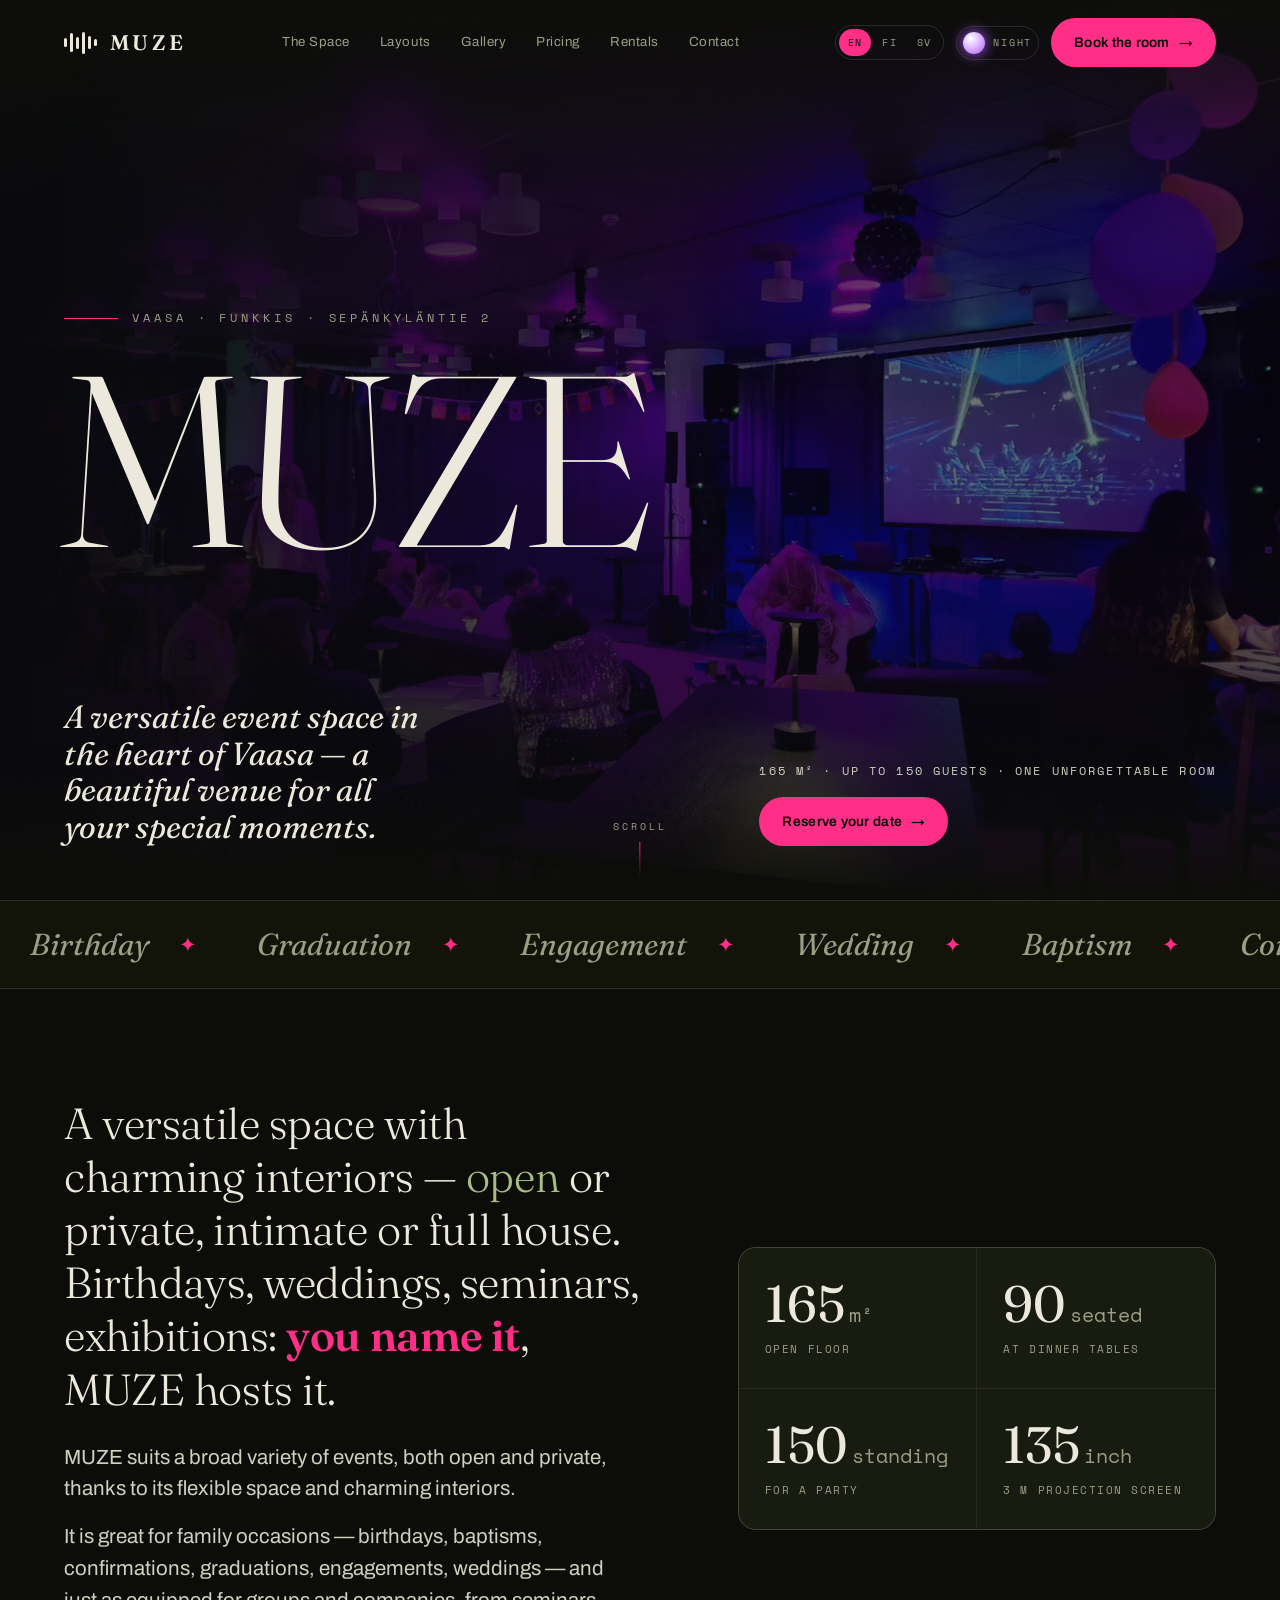
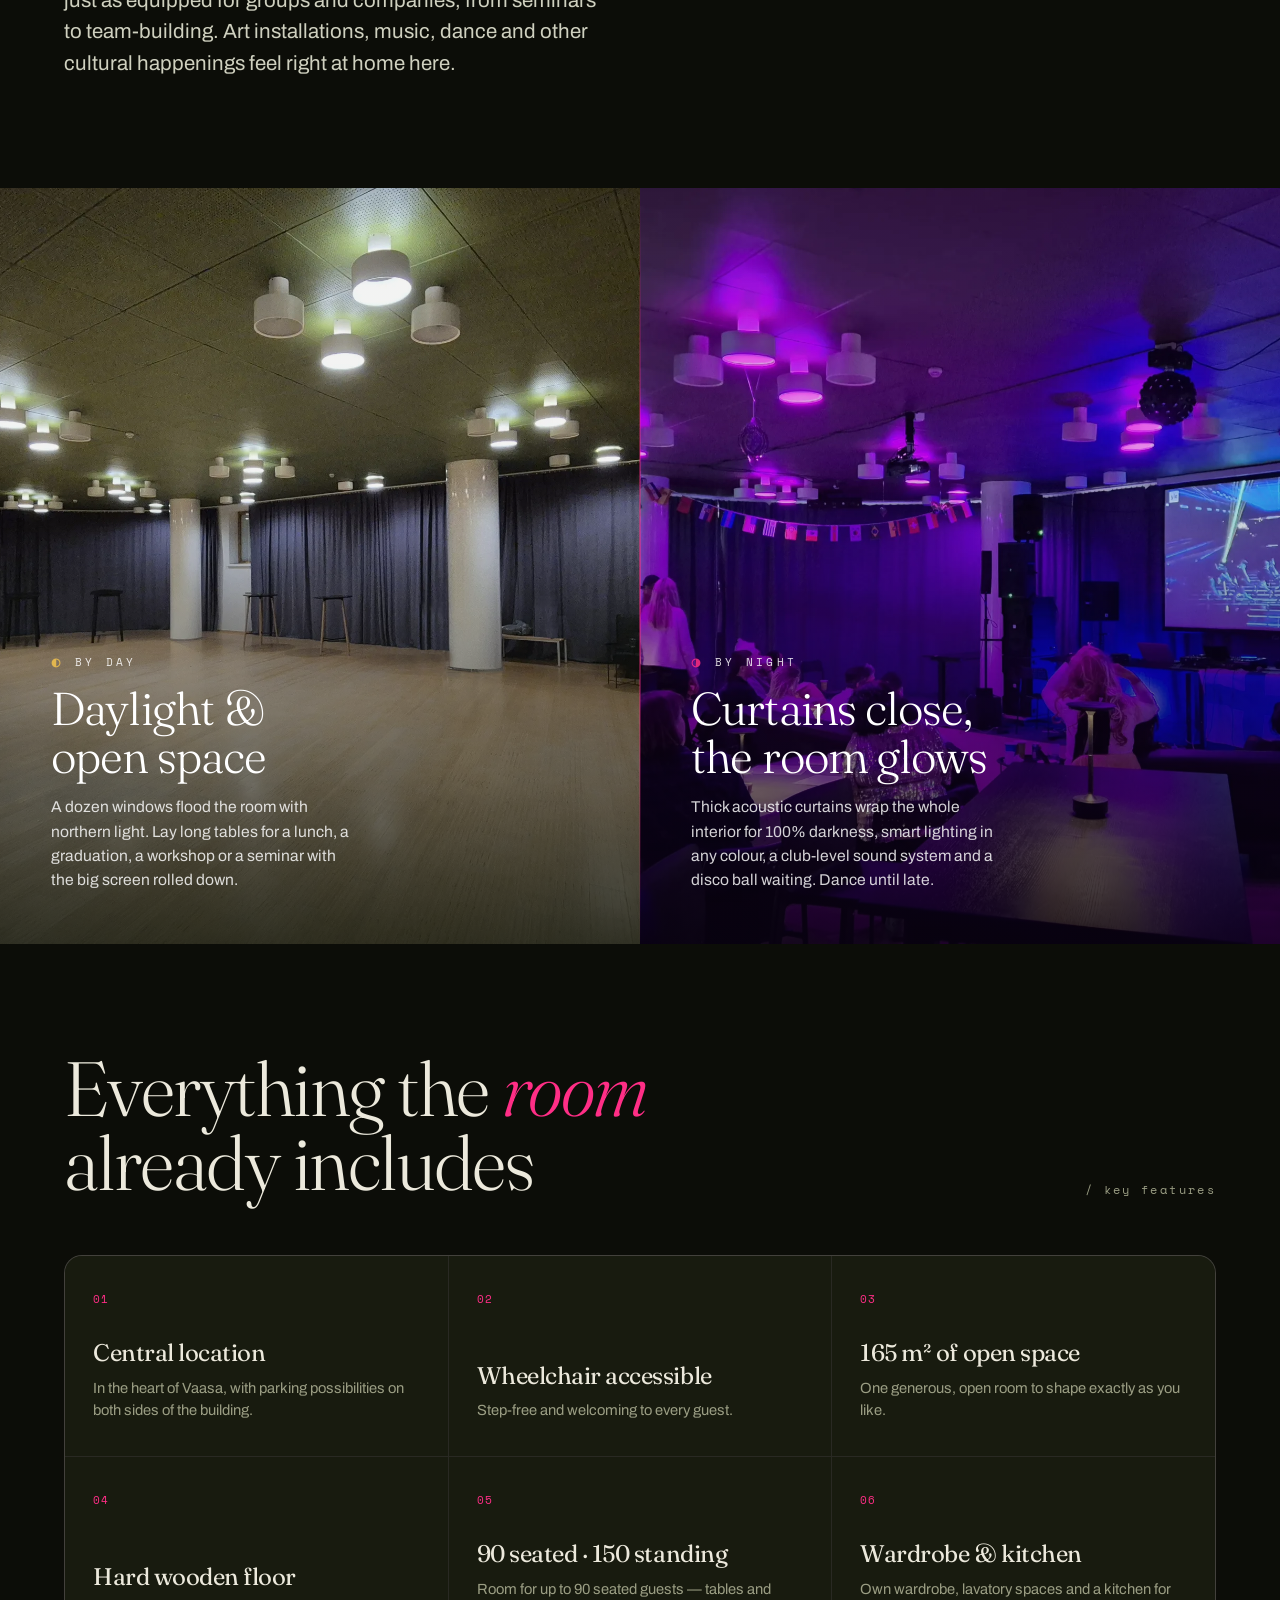
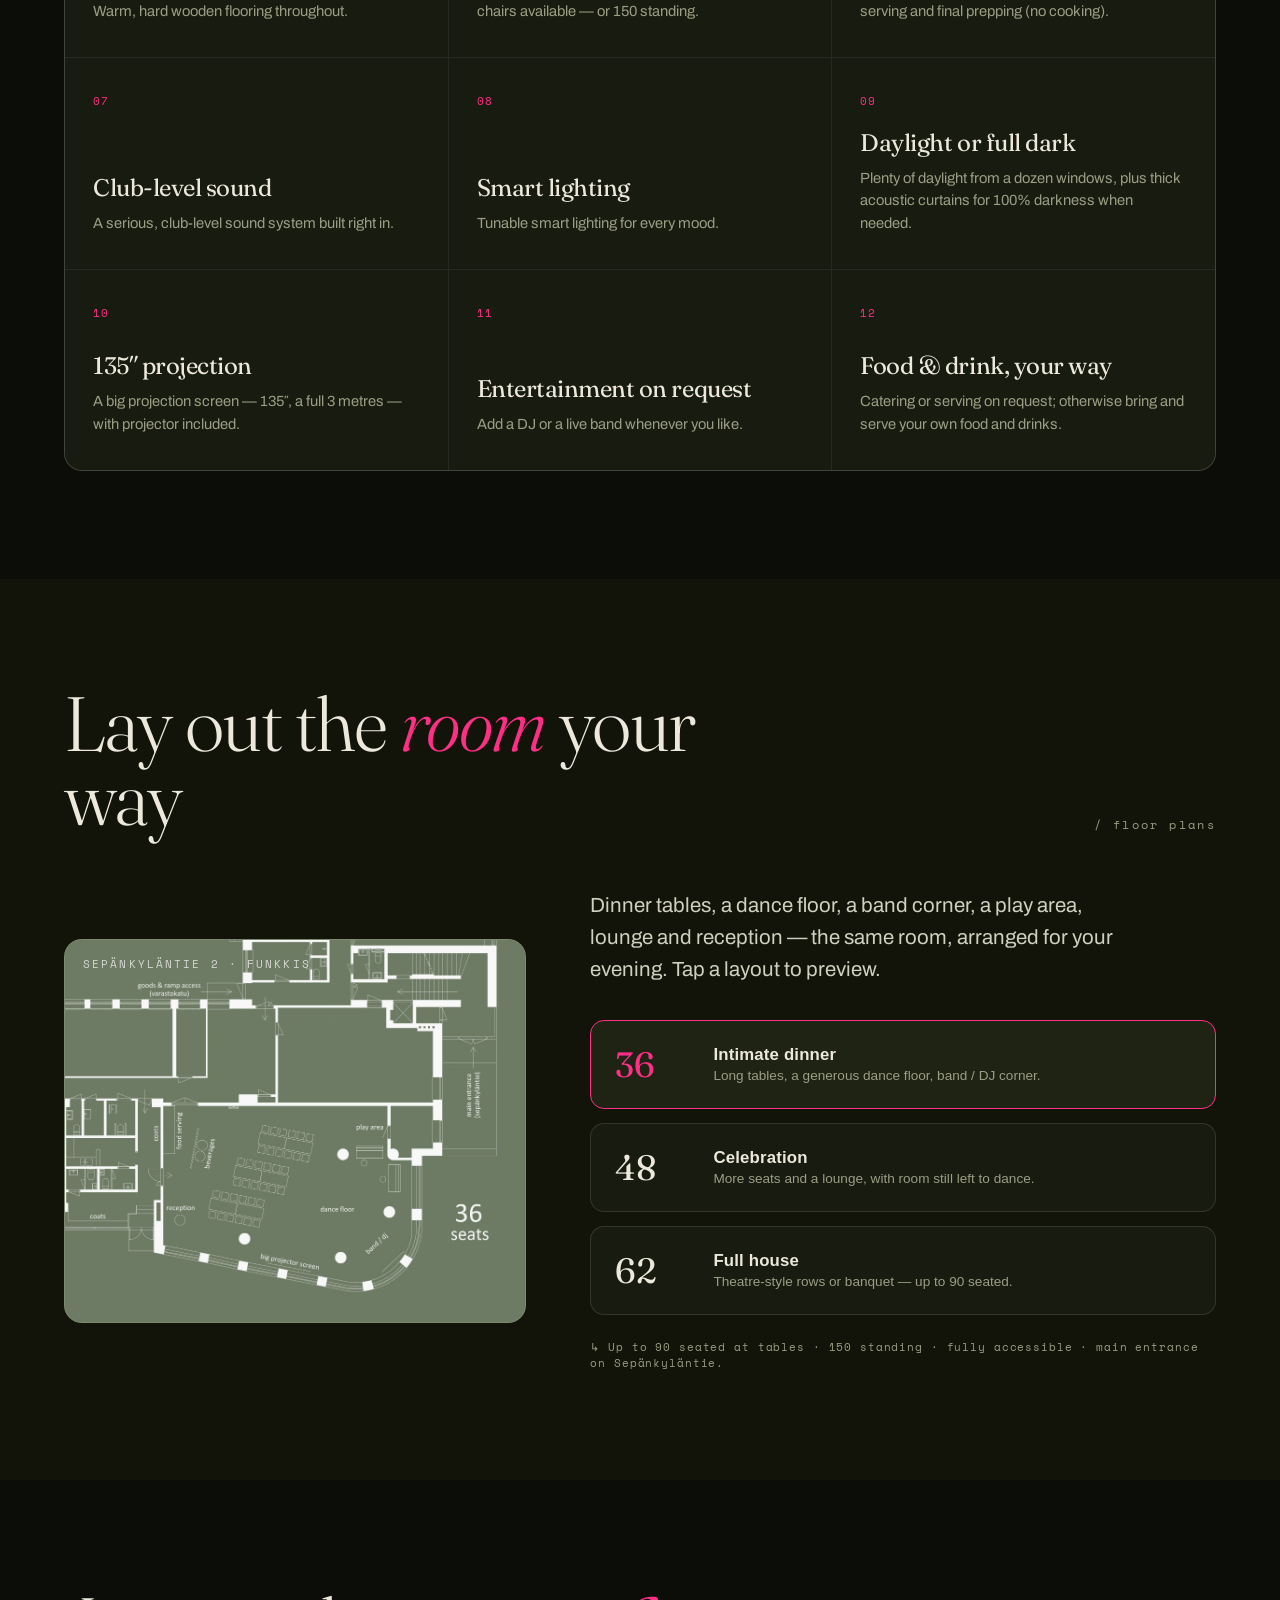
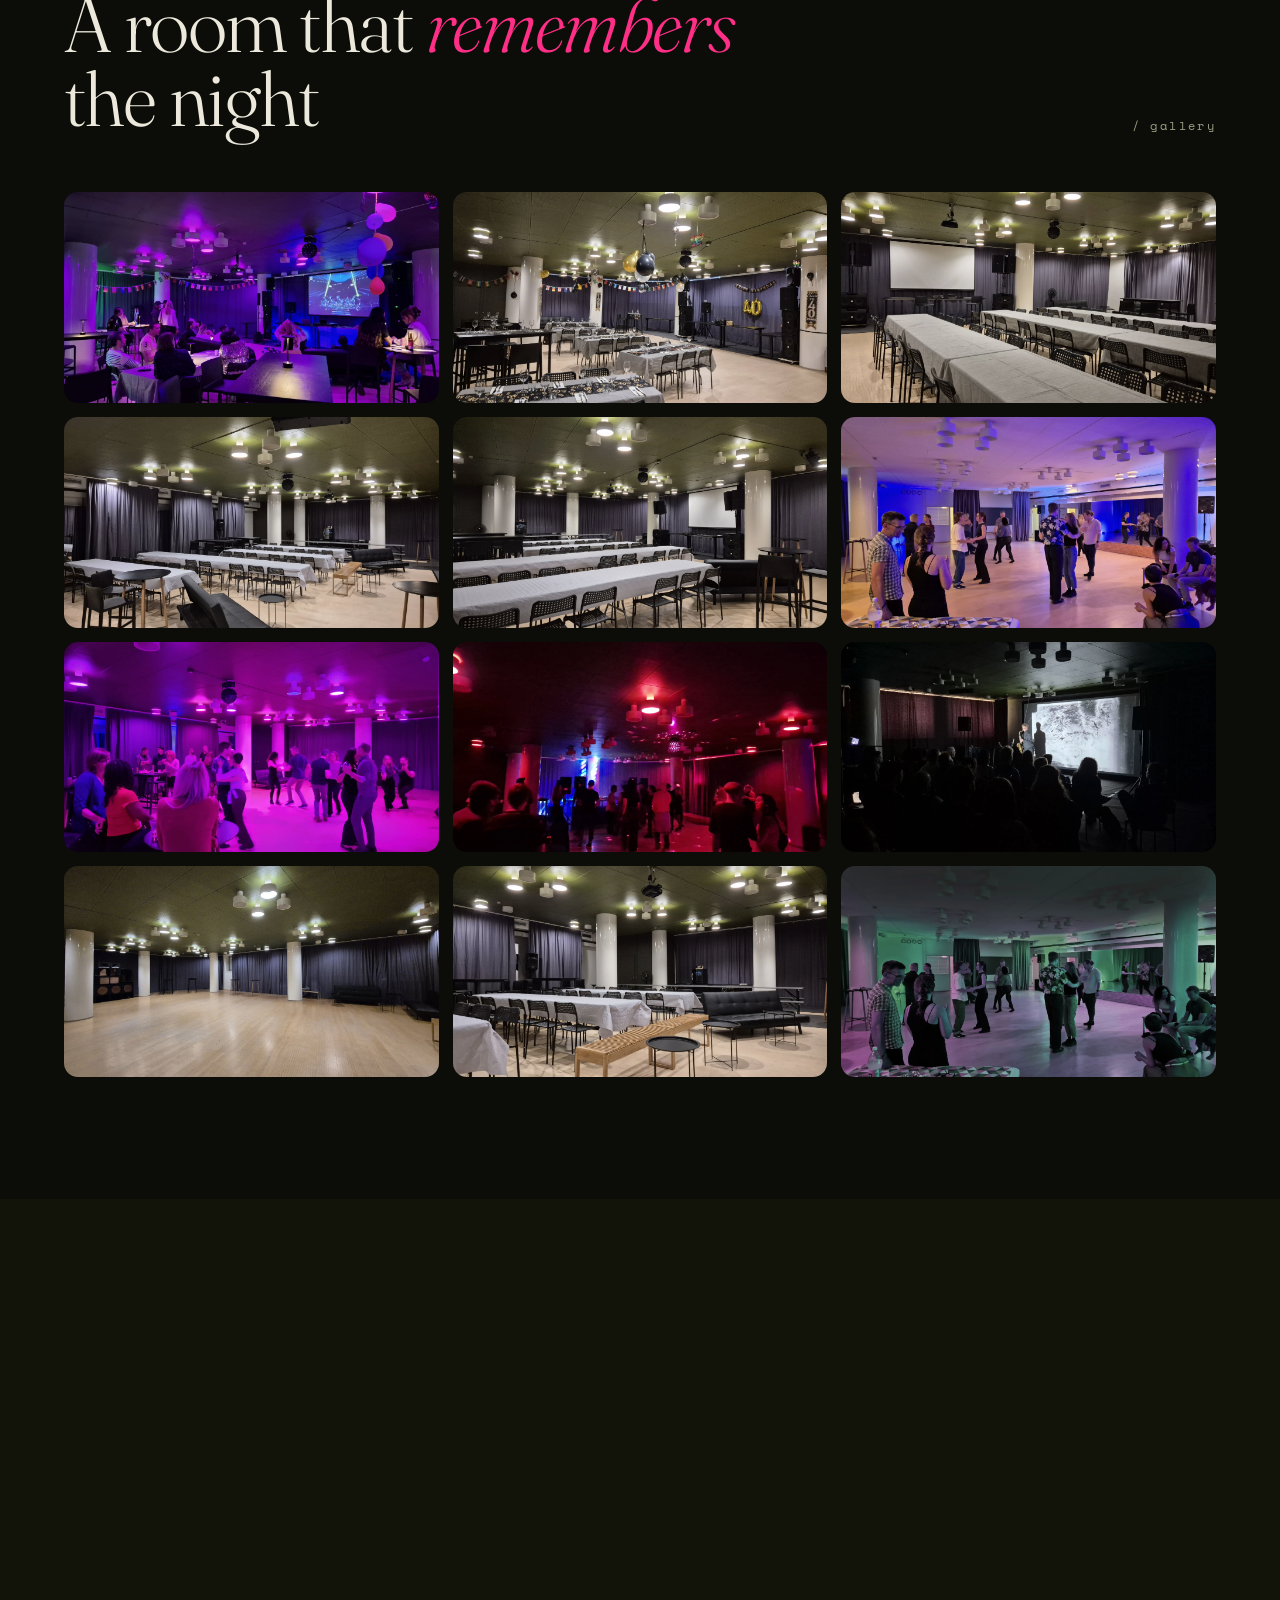
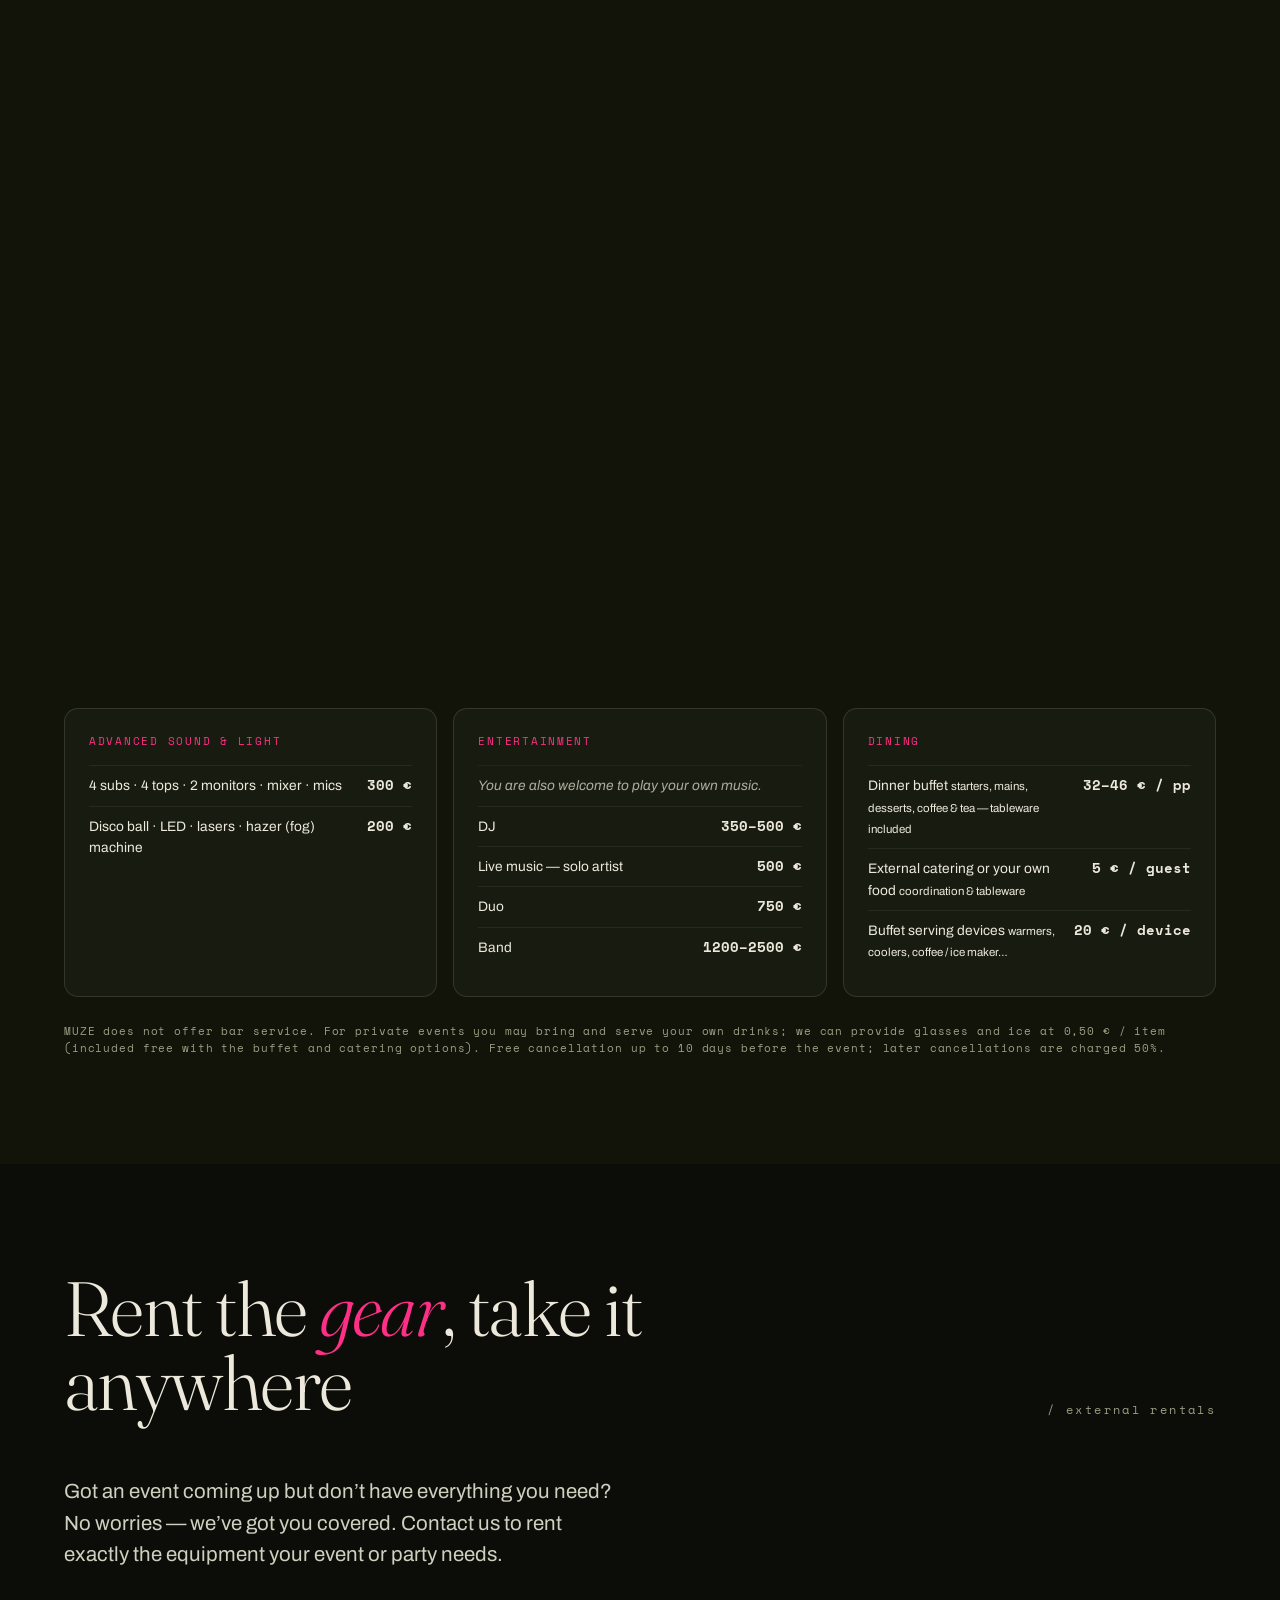
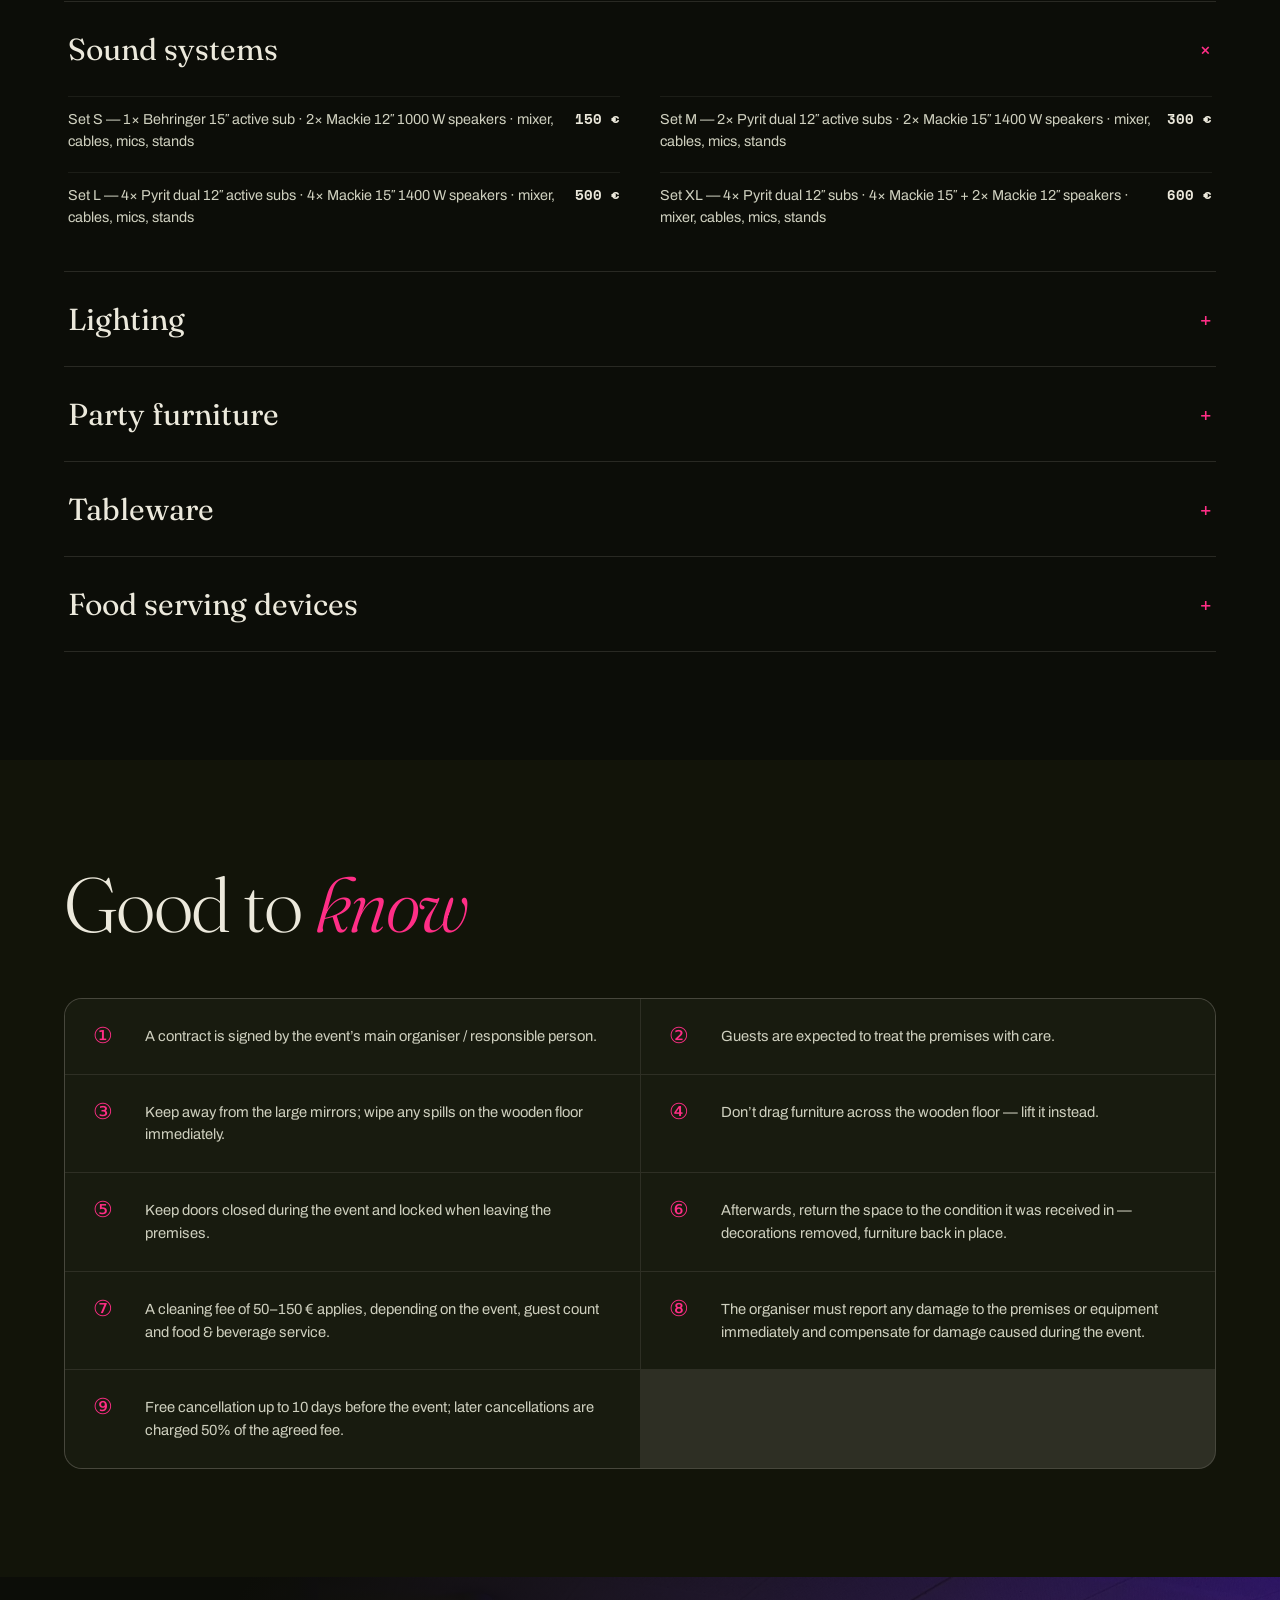
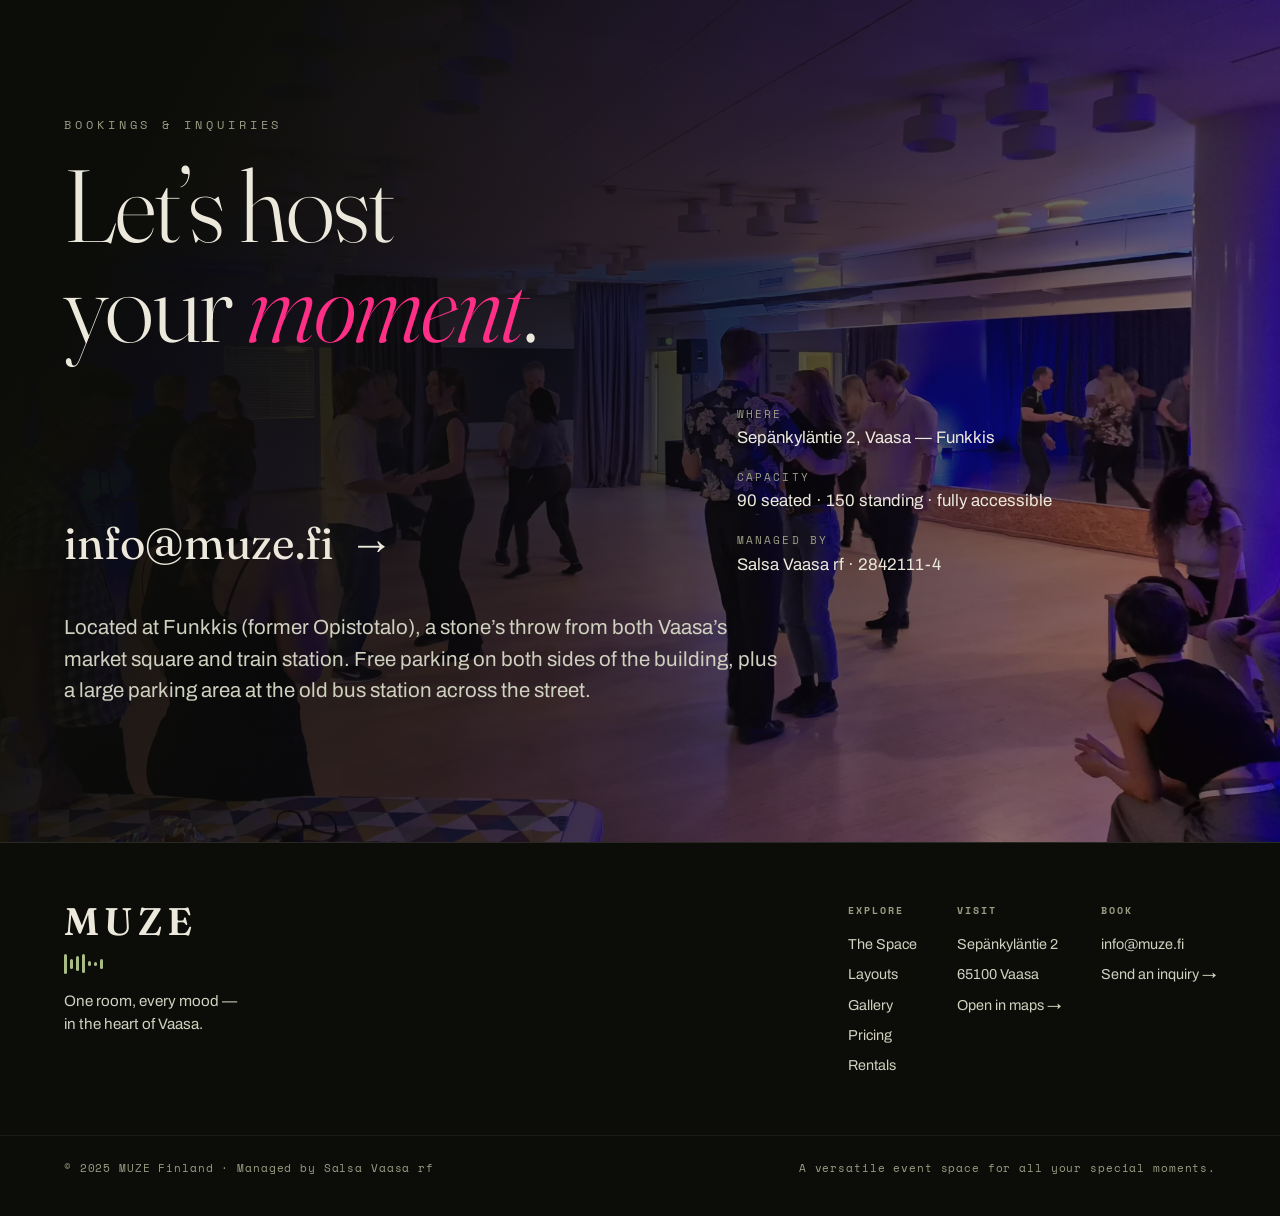
==== index.html @ 7d25a876 "MUZE trilingual venue site (EN/FI/SV) Distinctive day/night event-space site for MUZE, Vaasa. Built " ====
<!DOCTYPE html>
<html lang="en" dir="ltr" data-mode="night">
<head>
<meta charset="UTF-8" />
<meta name="viewport" content="width=device-width, initial-scale=1.0" />
<title>MUZE — A versatile event space in the heart of Vaasa</title>
<meta name="description" content="MUZE is a 165 m² event space at Funkkis in Vaasa. Bright and airy by day, a glowing club by night — for weddings, parties, seminars and every special moment. Up to 150 guests." />
<meta property="og:title" content="MUZE — A versatile event space in the heart of Vaasa" />
<meta property="og:description" content="MUZE is a 165 m² event space at Funkkis in Vaasa. Bright and airy by day, a glowing club by night — for weddings, parties, seminars and every special moment. Up to 150 guests." />
<meta property="og:type" content="website" />
<meta property="og:locale" content="en_US" />
<meta property="og:url" content="https://corak80.github.io/muze/index.html" />
<meta property="og:image" content="https://corak80.github.io/muze/assets/20250517_221241-scaled.webp" />
<meta name="twitter:card" content="summary_large_image" />
<link rel="alternate" hreflang="en" href="https://corak80.github.io/muze/index.html" />
<link rel="alternate" hreflang="fi" href="https://corak80.github.io/muze/fi.html" />
<link rel="alternate" hreflang="sv" href="https://corak80.github.io/muze/sv.html" />
<link rel="alternate" hreflang="x-default" href="https://corak80.github.io/muze/index.html" />
<link rel="canonical" href="https://corak80.github.io/muze/index.html" />
<link rel="icon" href="./assets/cropped-Muze-Logo_profile-scaled-1.webp" />
<link rel="preconnect" href="https://fonts.googleapis.com" />
<link rel="preconnect" href="https://fonts.gstatic.com" crossorigin />
<link href="https://fonts.googleapis.com/css2?family=Fraunces:ital,opsz,wght@0,9..144,300..900;1,9..144,300..600&family=Archivo:wght@300..800&family=Space+Mono:wght@400;700&display=swap" rel="stylesheet" />
<link rel="stylesheet" href="./site.css" />
</head>
<body>

<div class="aura" aria-hidden="true"><span class="a1"></span><span class="a2"></span><span class="a3"></span></div>

<nav class="nav" id="nav">
  <div class="nav-inner">
    <a href="#top" class="brand">
      <span class="mark" aria-hidden="true"><i></i><i></i><i></i><i></i><i></i><i></i></span>
      MUZE
    </a>
    <div class="nav-links">
      <a href="#space">The Space</a>
      <a href="#layouts">Layouts</a>
      <a href="#gallery">Gallery</a>
      <a href="#pricing">Pricing</a>
      <a href="#rentals">Rentals</a>
      <a href="#contact">Contact</a>
    </div>
    <div class="nav-tools">
      <div class="lang" role="group" aria-label="Language"><a href="./index.html" class="lang-opt active" hreflang="en">EN</a><a href="./fi.html" class="lang-opt" hreflang="fi">FI</a><a href="./sv.html" class="lang-opt" hreflang="sv">SV</a></div>
      <button class="toggle" id="modeToggle" aria-label="Day / night">
        <span class="dot"></span>
        <span class="lbl-night">Night</span><span class="lbl-day">Day</span>
      </button>
      <a href="mailto:info@muze.fi" class="btn btn-primary">Book the room <span class="arrow">→</span></a>
      <button class="menu-btn" id="menuBtn" aria-label="Menu"><span></span><span></span><span></span></button>
    </div>
  </div>
</nav>

<div class="mobile-menu" id="mobileMenu">
  <div class="lang lang-m" aria-label="Language"><a href="./index.html" class="lang-opt active" hreflang="en">EN</a><a href="./fi.html" class="lang-opt" hreflang="fi">FI</a><a href="./sv.html" class="lang-opt" hreflang="sv">SV</a></div>
  <a href="#space">The Space</a>
  <a href="#layouts">Layouts</a>
  <a href="#gallery">Gallery</a>
  <a href="#pricing">Pricing</a>
  <a href="#rentals">Rentals</a>
  <a href="#contact">Contact <em>info@muze.fi</em></a>
</div>

<header class="hero" id="top">
  <div class="hero-bg"><div class="photo" id="heroPhoto"></div></div>
  <div class="wrap">
    <div class="hero-eyebrow"><span class="ln"></span><span class="eyebrow">Vaasa · Funkkis · Sepänkyläntie 2</span></div>
    <h1 class="display"><span class="ch">M</span><span class="ch">U</span><span class="ch">Z</span><span class="ch">E</span></h1>
    <div class="wave" id="heroWave" aria-hidden="true"></div>
    <div class="hero-bottom">
      <p class="hero-tag">A versatile event space in the heart of Vaasa — a beautiful venue for all your special moments.</p>
      <div class="hero-cta">
        <span class="hero-meta">165 m² · up to 150 guests · one unforgettable room</span>
        <a href="#contact" class="btn btn-primary">Reserve your date <span class="arrow">→</span></a>
      </div>
    </div>
  </div>
  <div class="scrollcue"><span>scroll</span><span class="bar"></span></div>
</header>

<div class="marquee" aria-hidden="true">
  <div class="marquee-track" id="marquee"><span>Birthday</span><span>Graduation</span><span>Engagement</span><span>Wedding</span><span>Baptism</span><span>Confirmation</span><span>Exhibition</span><span>Screening</span><span>Seminar</span><span>Team Building</span><span>Dance</span><span>Music</span></div>
</div>

<section class="section" id="space">
  <div class="wrap intro">
    <div>
      <p class="big reveal">A versatile space with charming interiors — <span class="sg">open</span> or private, intimate or full house. Birthdays, weddings, seminars, exhibitions: <b>you name it</b>, MUZE hosts it.</p>
      <p class="lead reveal d1" style="margin-top:26px">MUZE suits a broad variety of events, both open and private, thanks to its flexible space and charming interiors.</p>
      <p class="lead reveal d2" style="margin-top:16px">It is great for family occasions — birthdays, baptisms, confirmations, graduations, engagements, weddings — and just as equipped for groups and companies, from seminars to team-building. Art installations, music, dance and other cultural happenings feel right at home here.</p>
    </div>
    <div class="stats reveal d1">
      <div class="stat"><div class="n" data-count="165">0<small>m²</small></div><div class="l">Open floor</div></div>
      <div class="stat"><div class="n" data-count="90">0<small>seated</small></div><div class="l">At dinner tables</div></div>
      <div class="stat"><div class="n" data-count="150">0<small>standing</small></div><div class="l">For a party</div></div>
      <div class="stat"><div class="n" data-count="135">0<small>inch</small></div><div class="l">3 m projection screen</div></div>
    </div>
  </div>
</section>

<section class="section duality">
  <div class="duo">
    <div class="panel day">
      <img src="./assets/20250106_141251-scaled.webp" alt="MUZE — By day" loading="lazy" />
      <div class="ov"></div>
      <div class="c"><div class="k"><b>◐</b> By day</div><h3 class="display">Daylight &amp;<br>open space</h3><p>A dozen windows flood the room with northern light. Lay long tables for a lunch, a graduation, a workshop or a seminar with the big screen rolled down.</p></div>
    </div>
    <div class="panel night">
      <img src="./assets/20250517_221241-scaled.webp" alt="MUZE — By night" loading="lazy" />
      <div class="ov"></div>
      <div class="c"><div class="k"><b>◑</b> By night</div><h3 class="display">Curtains close,<br>the room glows</h3><p>Thick acoustic curtains wrap the whole interior for 100% darkness, smart lighting in any colour, a club-level sound system and a disco ball waiting. Dance until late.</p></div>
    </div>
    <div class="divide"></div>
  </div>
</section>

<section class="section" id="features">
  <div class="wrap">
    <div class="shead"><h2 class="display reveal">Everything the <em>room</em> already includes</h2><span class="snum reveal d1">/ key features</span></div>
    <div class="feat-grid">
      <div class="feat reveal"><span class="fi">01</span><div><h4 class="display">Central location</h4><p>In the heart of Vaasa, with parking possibilities on both sides of the building.</p></div></div>
      <div class="feat reveal d1"><span class="fi">02</span><div><h4 class="display">Wheelchair accessible</h4><p>Step-free and welcoming to every guest.</p></div></div>
      <div class="feat reveal d2"><span class="fi">03</span><div><h4 class="display">165 m² of open space</h4><p>One generous, open room to shape exactly as you like.</p></div></div>
      <div class="feat reveal"><span class="fi">04</span><div><h4 class="display">Hard wooden floor</h4><p>Warm, hard wooden flooring throughout.</p></div></div>
      <div class="feat reveal d1"><span class="fi">05</span><div><h4 class="display">90 seated · 150 standing</h4><p>Room for up to 90 seated guests — tables and chairs available — or 150 standing.</p></div></div>
      <div class="feat reveal d2"><span class="fi">06</span><div><h4 class="display">Wardrobe & kitchen</h4><p>Own wardrobe, lavatory spaces and a kitchen for serving and final prepping (no cooking).</p></div></div>
      <div class="feat reveal"><span class="fi">07</span><div><h4 class="display">Club-level sound</h4><p>A serious, club-level sound system built right in.</p></div></div>
      <div class="feat reveal d1"><span class="fi">08</span><div><h4 class="display">Smart lighting</h4><p>Tunable smart lighting for every mood.</p></div></div>
      <div class="feat reveal d2"><span class="fi">09</span><div><h4 class="display">Daylight or full dark</h4><p>Plenty of daylight from a dozen windows, plus thick acoustic curtains for 100% darkness when needed.</p></div></div>
      <div class="feat reveal"><span class="fi">10</span><div><h4 class="display">135″ projection</h4><p>A big projection screen — 135″, a full 3 metres — with projector included.</p></div></div>
      <div class="feat reveal d1"><span class="fi">11</span><div><h4 class="display">Entertainment on request</h4><p>Add a DJ or a live band whenever you like.</p></div></div>
      <div class="feat reveal d2"><span class="fi">12</span><div><h4 class="display">Food & drink, your way</h4><p>Catering or serving on request; otherwise bring and serve your own food and drinks.</p></div></div>
    </div>
  </div>
</section>

<section class="section layouts" id="layouts">
  <div class="wrap">
    <div class="shead"><h2 class="display reveal">Lay out the <em>room</em> your way</h2><span class="snum reveal d1">/ floor plans</span></div>
    <div class="lay-wrap">
      <div class="lay-plan reveal" id="layPlan">
        <span class="tagn">Sepänkyläntie 2 · Funkkis</span>
        <img src="./assets/1_1.webp" data-i="0" class="on" alt="Intimate dinner — 36" />
        <img src="./assets/3_1.webp" data-i="1" alt="Celebration — 48" />
        <img src="./assets/5_1.webp" data-i="2" alt="Full house — 62" />
      </div>
      <div class="reveal d1">
        <p class="lead">Dinner tables, a dance floor, a band corner, a play area, lounge and reception — the same room, arranged for your evening. Tap a layout to preview.</p>
        <div class="lay-opts" id="layOpts">
          <button class="lay-opt active" data-i="0"><span class="seats">36</span><div class="ld"><h5>Intimate dinner</h5><p>Long tables, a generous dance floor, band / DJ corner.</p></div></button>
          <button class="lay-opt" data-i="1"><span class="seats">48</span><div class="ld"><h5>Celebration</h5><p>More seats and a lounge, with room still left to dance.</p></div></button>
          <button class="lay-opt" data-i="2"><span class="seats">62</span><div class="ld"><h5>Full house</h5><p>Theatre-style rows or banquet — up to 90 seated.</p></div></button>
        </div>
        <p class="lay-note">↳ Up to 90 seated at tables · 150 standing · fully accessible · main entrance on Sepänkyläntie.</p>
      </div>
    </div>
  </div>
</section>

<section class="section" id="gallery">
  <div class="wrap">
    <div class="shead"><h2 class="display reveal">A room that <em>remembers</em> the night</h2><span class="snum reveal d1">/ gallery</span></div>
    <div class="gal reveal">
      <figure><img src="./assets/20250517_221241-scaled.webp" alt="Dance night · full glow" loading="lazy"><figcaption>Dance night · full glow</figcaption></figure>
      <figure><img src="./assets/4-scaled.webp" alt="Seminar · by day" loading="lazy"><figcaption>Seminar · by day</figcaption></figure>
      <figure><img src="./assets/20241213_213850-scaled.webp" alt="Live music · intimate set" loading="lazy"><figcaption>Live music · intimate set</figcaption></figure>
      <figure><img src="./assets/20250106_141251-scaled.webp" alt="165 m² · open floor" loading="lazy"><figcaption>165 m² · open floor</figcaption></figure>
      <figure><img src="./assets/20250613_194356-scaled.webp" alt="Milestone birthday" loading="lazy"><figcaption>Milestone birthday</figcaption></figure>
      <figure><img src="./assets/20250909_140627-scaled.webp" alt="Screening · 135″" loading="lazy"><figcaption>Screening · 135″</figcaption></figure>
      <figure><img src="./assets/20241201_015113-scaled.webp" alt="After dark" loading="lazy"><figcaption>After dark</figcaption></figure>
      <figure><img src="./assets/6-scaled.webp" alt="Dinner & lounge" loading="lazy"><figcaption>Dinner & lounge</figcaption></figure>
      <figure><img src="./assets/20250905_082821-scaled.webp" alt="Daytime gathering" loading="lazy"><figcaption>Daytime gathering</figcaption></figure>
      <figure><img src="./assets/20240927_183017-scaled.webp" alt="Dressed for a party" loading="lazy"><figcaption>Dressed for a party</figcaption></figure>
      <figure><img src="./assets/20250412_191204-scaled.webp" alt="Evening event" loading="lazy"><figcaption>Evening event</figcaption></figure>
      <figure><img src="./assets/10-scaled.webp" alt="Good company" loading="lazy"><figcaption>Good company</figcaption></figure>
    </div>
  </div>
</section>

<section class="section layouts" id="pricing">
  <div class="wrap">
    <div class="shead"><h2 class="display reveal">Rent the <em>space</em></h2><span class="snum reveal d1">/ rates incl. projector, screen & basic sound</span></div>
    <p class="lay-note reveal" style="margin:-30px 0 30px">Prices are indicative — ask for a customised quote for your event. &nbsp;·&nbsp; Includes the use of a projector, big screen and basic sound system.</p>
    <div class="price-grid">
      <div class="pcard reveal">
        <div class="ptitle">Monday — Thursday</div>
        <div class="psub">Weekday rates</div>
        <div class="prow"><div class="pd">4 hours<small>ending by 21:00</small></div><div class="pp">150 €</div></div><div class="prow"><div class="pd">4 hours<small>ending later</small></div><div class="pp">180 €</div></div><div class="prow"><div class="pd">8 hours<small>ending by 21:00</small></div><div class="pp">250 €</div></div><div class="prow"><div class="pd">8 hours<small>ending later</small></div><div class="pp">300 €</div></div>
      </div>
      <div class="pcard reveal">
        <div class="ptitle">Friday or Saturday</div>
        <div class="psub">Weekend rates</div>
        <div class="prow"><div class="pd">4 hours<small>ending by 21:00</small></div><div class="pp">200 €</div></div><div class="prow"><div class="pd">4 hours<small>ending later</small></div><div class="pp">230 €</div></div><div class="prow"><div class="pd">8 hours<small>ending by 21:00</small></div><div class="pp">300 €</div></div><div class="prow"><div class="pd">8 hours<small>ending later</small></div><div class="pp">350 €</div></div>
      </div>
      <div class="pcard feature reveal">
        <div class="ptitle">The whole weekend</div>
        <div class="psub">Friday to Sunday — make it a proper celebration</div>
        <div class="prow"><div class="pd">48 hours<small>Friday → Sunday, ending by 2 pm</small></div><div class="pp">450 €</div></div><div class="prow"><div class="pd">Tables, chairs & tablecloths</div><div class="pp">1,50 € / seat</div></div><div class="prow"><div class="pd">Cleaning fee<small>by event type, guest count & catering</small></div><div class="pp">50–150 €</div></div>
      </div>
    </div>
    <div class="addons">
      <div class="addon reveal"><div class="at">Advanced sound & light</div><div class="arow"><span>4 subs · 4 tops · 2 monitors · mixer · mics</span><b>300 €</b></div><div class="arow"><span>Disco ball · LED · lasers · hazer (fog) machine</span><b>200 €</b></div></div>
      <div class="addon reveal"><div class="at">Entertainment</div><div class="arow" style="opacity:.7"><span><em>You are also welcome to play your own music.</em></span><b></b></div><div class="arow"><span>DJ</span><b>350–500 €</b></div><div class="arow"><span>Live music — solo artist</span><b>500 €</b></div><div class="arow"><span>Duo</span><b>750 €</b></div><div class="arow"><span>Band</span><b>1200–2500 €</b></div></div>
      <div class="addon reveal"><div class="at">Dining</div><div class="arow"><span>Dinner buffet <small>starters, mains, desserts, coffee & tea — tableware included</small></span><b>32–46 € / pp</b></div><div class="arow"><span>External catering or your own food <small>coordination & tableware</small></span><b>5 € / guest</b></div><div class="arow"><span>Buffet serving devices <small>warmers, coolers, coffee / ice maker…</small></span><b>20 € / device</b></div></div>
    </div>
    <p class="lay-note" style="margin-top:26px">MUZE does not offer bar service. For private events you may bring and serve your own drinks; we can provide glasses and ice at 0,50 € / item (included free with the buffet and catering options). Free cancellation up to 10 days before the event; later cancellations are charged 50%.</p>
  </div>
</section>

<section class="section" id="rentals">
  <div class="wrap">
    <div class="shead"><h2 class="display reveal">Rent the <em>gear</em>, take it anywhere</h2><span class="snum reveal d1">/ external rentals</span></div>
    <p class="lead reveal" style="margin-bottom:30px">Got an event coming up but don’t have everything you need? No worries — we’ve got you covered. Contact us to rent exactly the equipment your event or party needs.</p>
    <div class="acc reveal" id="acc">
      <div class="acc-item open">
        <button class="acc-head">Sound systems <span class="plus">+</span></button>
        <div class="acc-body"><div class="acc-inner"><div class="acc-grid">
          <div class="arow"><span>Set S — 1× Behringer 15″ active sub · 2× Mackie 12″ 1000 W speakers · mixer, cables, mics, stands</span><b>150 €</b></div>
          <div class="arow"><span>Set M — 2× Pyrit dual 12″ active subs · 2× Mackie 15″ 1400 W speakers · mixer, cables, mics, stands</span><b>300 €</b></div>
          <div class="arow"><span>Set L — 4× Pyrit dual 12″ active subs · 4× Mackie 15″ 1400 W speakers · mixer, cables, mics, stands</span><b>500 €</b></div>
          <div class="arow"><span>Set XL — 4× Pyrit dual 12″ subs · 4× Mackie 15″ + 2× Mackie 12″ speakers · mixer, cables, mics, stands</span><b>600 €</b></div>
        </div></div></div>
      </div>
      <div class="acc-item">
        <button class="acc-head">Lighting <span class="plus">+</span></button>
        <div class="acc-body"><div class="acc-inner"><div class="acc-grid">
          <div class="arow"><span>LED & laser light</span><b>100 € / unit</b></div>
          <div class="arow"><span>RGB flood light</span><b>20 € / unit</b></div>
          <div class="arow"><span>High-end hazer (fog) machine</span><b>150 €</b></div>
        </div></div></div>
      </div>
      <div class="acc-item">
        <button class="acc-head">Party furniture <span class="plus">+</span></button>
        <div class="acc-body"><div class="acc-inner"><div class="acc-grid">
          <div class="arow"><span>Foldable table 180 × 75 cm</span><b>10 € / table</b></div>
          <div class="arow"><span>Stackable chair</span><b>2,50 € / chair</b></div>
          <div class="arow"><span>Tent 3 × 3 m</span><b>60 €</b></div>
          <div class="arow"><span>Tent 3 × 6 m</span><b>80 €</b></div>
        </div></div></div>
      </div>
      <div class="acc-item">
        <button class="acc-head">Tableware <span class="plus">+</span></button>
        <div class="acc-body"><div class="acc-inner"><p class="lay-note" style="margin:0 0 14px">Picked up from and returned to MUZE, washed.</p><div class="acc-grid">
          <div class="arow"><span>Tablecloth</span><b>3,50 € / pc</b></div>
          <div class="arow full"><span>Plates, bowls, cutlery & glassware — champagne, wine, water, coffee & teacups</span><b>0,40 € / pc</b></div>
        </div></div></div>
      </div>
      <div class="acc-item">
        <button class="acc-head">Food serving devices <span class="plus">+</span></button>
        <div class="acc-body"><div class="acc-inner"><div class="acc-grid">
          <div class="arow"><span>Electric soup warmer · 9 L</span><b>20 €</b></div>
          <div class="arow"><span>Electric chafing dish · 1/1 GN</span><b>20 €</b></div>
          <div class="arow"><span>Electric heating plate · 55 × 35 cm</span><b>20 €</b></div>
          <div class="arow"><span>Large coffee maker · 40 cups</span><b>20 €</b></div>
          <div class="arow"><span>Small refrigerator · h. 85 cm</span><b>20 €</b></div>
          <div class="arow"><span>Ice maker · ~2 L</span><b>20 €</b></div>
        </div></div></div>
      </div>
    </div>
  </div>
</section>

<section class="section rules" id="rules">
  <div class="wrap">
    <div class="shead"><h2 class="display reveal">Good to <em>know</em></h2><span class="snum reveal d1">/ rental rules</span></div>
    <div class="rule-grid">
      <div class="rule reveal"><span class="rn display">①</span><p>A contract is signed by the event’s main organiser / responsible person.</p></div>
      <div class="rule reveal d1"><span class="rn display">②</span><p>Guests are expected to treat the premises with care.</p></div>
      <div class="rule reveal"><span class="rn display">③</span><p>Keep away from the large mirrors; wipe any spills on the wooden floor immediately.</p></div>
      <div class="rule reveal d1"><span class="rn display">④</span><p>Don’t drag furniture across the wooden floor — lift it instead.</p></div>
      <div class="rule reveal"><span class="rn display">⑤</span><p>Keep doors closed during the event and locked when leaving the premises.</p></div>
      <div class="rule reveal d1"><span class="rn display">⑥</span><p>Afterwards, return the space to the condition it was received in — decorations removed, furniture back in place.</p></div>
      <div class="rule reveal"><span class="rn display">⑦</span><p>A cleaning fee of 50–150 € applies, depending on the event, guest count and food & beverage service.</p></div>
      <div class="rule reveal d1"><span class="rn display">⑧</span><p>The organiser must report any damage to the premises or equipment immediately and compensate for damage caused during the event.</p></div>
      <div class="rule reveal"><span class="rn display">⑨</span><p>Free cancellation up to 10 days before the event; later cancellations are charged 50% of the agreed fee.</p></div>
    </div>
  </div>
</section>

<section class="contact" id="contact">
  <div class="contact-bg"><img src="./assets/20240927_183017-scaled.webp" alt="MUZE" loading="lazy" /></div>
  <div class="wrap">
    <span class="eyebrow reveal">Bookings & inquiries</span>
    <h2 class="display reveal d1" style="margin-top:18px">Let’s host<br>your <em>moment</em>.</h2>
    <div class="cgrid">
      <a href="mailto:info@muze.fi?subject=MUZE" class="cmail reveal d1">info@muze.fi <span class="arrow">→</span></a>
      <div class="cinfo reveal d2">
        <div class="ci"><span class="cl">Where</span><a class="cv" href="https://maps.google.com/?q=Sepänkyläntie+2+Vaasa" target="_blank" rel="noopener">Sepänkyläntie 2, Vaasa — Funkkis</a></div>
        <div class="ci"><span class="cl">Capacity</span><span class="cv">90 seated · 150 standing · fully accessible</span></div>
        <div class="ci"><span class="cl">Managed by</span><span class="cv">Salsa Vaasa rf · 2842111-4</span></div>
      </div>
    </div>
    <p class="lead reveal d2" style="margin-top:34px;max-width:60ch">Located at Funkkis (former Opistotalo), a stone’s throw from both Vaasa’s market square and train station. Free parking on both sides of the building, plus a large parking area at the old bus station across the street.</p>
  </div>
</section>

<footer>
  <div class="wrap foot">
    <div>
      <div class="fbrand display">MUZE</div>
      <div class="fwave" aria-hidden="true" id="footWave"></div>
      <p class="lead" style="margin-top:16px;font-size:.95rem">One room, every mood —<br>in the heart of Vaasa.</p>
    </div>
    <div class="foot-links">
      <div class="foot-col"><h6>Explore</h6>
        <a href="#space">The Space</a><a href="#layouts">Layouts</a><a href="#gallery">Gallery</a><a href="#pricing">Pricing</a><a href="#rentals">Rentals</a>
      </div>
      <div class="foot-col"><h6>Visit</h6>
        <span>Sepänkyläntie 2</span><span>65100 Vaasa</span><a href="https://maps.google.com/?q=Sepänkyläntie+2+Vaasa" target="_blank" rel="noopener">Open in maps →</a>
      </div>
      <div class="foot-col"><h6>Book</h6>
        <a href="mailto:info@muze.fi">info@muze.fi</a><a href="mailto:info@muze.fi?subject=MUZE">Send an inquiry →</a>
      </div>
    </div>
  </div>
  <div class="wrap foot-base"><span>© 2025 MUZE Finland · Managed by Salsa Vaasa rf</span><span>A versatile event space for all your special moments.</span></div>
</footer>

<script src="./site.js"></script>
</body>
</html>
---- site.css ----
/* ============================================================
   MUZE — single-file site
   Concept: one room, two souls. Bright & airy by day,
   a neon-lit club by night. The audio waveform from the
   MUZE logo is the recurring signature throughout.
   ============================================================ */

:root{
  --brand:#6C7C62;            /* exact logo sage */
  --sage:#A9BC86;            /* brightened sage for dark bg */
  --sage-deep:#5E6E4F;
  --paper:#ECE9DC;
  --paper-dim:#cfd0bf;

  /* night (default) */
  --ink:#0C0D08;
  --ink-2:#121409;
  --surface:#181B0F;
  --surface-2:#1F2314;
  --text:#ECE9DC;
  --muted:#9B9E84;
  --line:rgba(236,233,220,.13);
  --line-soft:rgba(236,233,220,.07);
  --glow-a:#FF2E86;          /* magenta */
  --glow-b:#B15CFF;          /* violet  */
  --glow-c:#28E0D6;          /* cyan    */
  --accent:var(--glow-a);
  --accent-2:var(--glow-b);
  --hero-photo:url('./assets/20250517_221241-scaled.webp');
  --vignette:rgba(8,2,16,.55);

  --cine:#09090C;            /* fixed cinematic dark for photo overlays, both modes */
  --maxw:1280px;
  --pad:clamp(20px,5vw,80px);
  --r:18px;
  --ease:cubic-bezier(.22,1,.36,1);
}

html[data-mode="day"]{
  --ink:#ECE9DC;
  --ink-2:#E3E1D2;
  --surface:#F4F2E8;
  --surface-2:#FBFAF3;
  --text:#1A1C12;
  --muted:#5E6450;
  --line:rgba(26,28,18,.14);
  --line-soft:rgba(26,28,18,.07);
  --sage:#6C7C62;
  --accent:#C98A2B;          /* warm daylight gold */
  --accent-2:#6C7C62;
  --hero-photo:url('./assets/6-scaled.webp');
  --vignette:rgba(20,24,12,.18);
}

*{margin:0;padding:0;box-sizing:border-box}
html{scroll-behavior:smooth;-webkit-text-size-adjust:100%}
body{
  font-family:'Archivo',system-ui,sans-serif;
  background:var(--ink);
  color:var(--text);
  line-height:1.55;
  overflow-x:hidden;
  transition:background .9s var(--ease),color .9s var(--ease);
  -webkit-font-smoothing:antialiased;
}
body.lock{overflow:hidden}
::selection{background:var(--accent);color:#0C0D08}
img{display:block;max-width:100%}
a{color:inherit;text-decoration:none}

/* film-grain + ambient atmosphere ------------------------------------ */
body::before{ /* grain */
  content:"";position:fixed;inset:0;z-index:1;pointer-events:none;opacity:.05;mix-blend-mode:overlay;
  background-image:url("data:image/svg+xml,%3Csvg xmlns='http://www.w3.org/2000/svg' width='160' height='160'%3E%3Cfilter id='n'%3E%3CfeTurbulence type='fractalNoise' baseFrequency='.85' numOctaves='3'/%3E%3C/filter%3E%3Crect width='100%25' height='100%25' filter='url(%23n)'/%3E%3C/svg%3E");
}
.aura{position:fixed;inset:0;z-index:0;pointer-events:none;overflow:hidden;transition:opacity .9s var(--ease)}
.aura span{position:absolute;border-radius:50%;filter:blur(90px);opacity:.5;mix-blend-mode:screen}
.aura .a1{width:46vw;height:46vw;left:-12vw;top:-10vw;background:var(--glow-b);animation:drift1 26s var(--ease) infinite alternate}
.aura .a2{width:40vw;height:40vw;right:-12vw;top:18vh;background:var(--glow-a);animation:drift2 30s var(--ease) infinite alternate}
.aura .a3{width:38vw;height:38vw;left:30vw;bottom:-18vw;background:var(--glow-c);opacity:.32;animation:drift3 34s var(--ease) infinite alternate}
html[data-mode="day"] .aura{opacity:.22}
@keyframes drift1{to{transform:translate(8vw,10vh) scale(1.15)}}
@keyframes drift2{to{transform:translate(-7vw,-8vh) scale(1.1)}}
@keyframes drift3{to{transform:translate(6vw,-12vh) scale(1.2)}}

.wrap{max-width:var(--maxw);margin:0 auto;padding-inline:var(--pad);position:relative;z-index:2}
section{position:relative;z-index:2}

/* type ---------------------------------------------------------------- */
.display{font-family:'Fraunces',serif;font-weight:400;line-height:.96;letter-spacing:-.02em;font-optical-sizing:auto}
.eyebrow{font-family:'Space Mono',monospace;font-size:.72rem;letter-spacing:.34em;text-transform:uppercase;color:var(--muted)}
.lead{font-size:clamp(1.05rem,1.6vw,1.3rem);color:var(--paper-dim);max-width:46ch}
html[data-mode="day"] .lead{color:var(--muted)}

/* ============ NAV ============ */
.nav{position:fixed;top:0;left:0;right:0;z-index:60;transition:.5s var(--ease)}
.nav-inner{max-width:var(--maxw);margin:0 auto;padding:18px var(--pad);display:flex;align-items:center;justify-content:space-between;gap:20px}
.nav.scrolled{backdrop-filter:blur(14px);background:color-mix(in srgb,var(--ink) 72%,transparent);border-bottom:1px solid var(--line-soft)}
.brand{display:flex;align-items:center;gap:13px;font-family:'Fraunces',serif;font-weight:600;font-size:1.32rem;letter-spacing:.16em}
.brand .mark{display:flex;align-items:center;gap:3px;height:22px}
.brand .mark i{width:3px;border-radius:3px;background:currentColor;display:block;animation:eq 1.1s ease-in-out infinite}
.brand .mark i:nth-child(1){height:40%;animation-delay:0s}
.brand .mark i:nth-child(2){height:85%;animation-delay:.15s}
.brand .mark i:nth-child(3){height:55%;animation-delay:.3s}
.brand .mark i:nth-child(4){height:100%;animation-delay:.45s}
.brand .mark i:nth-child(5){height:60%;animation-delay:.6s}
.brand .mark i:nth-child(6){height:30%;animation-delay:.75s}
@keyframes eq{0%,100%{transform:scaleY(.4)}50%{transform:scaleY(1)}}
.nav-links{display:flex;align-items:center;gap:30px}
.nav-links a{font-size:.83rem;letter-spacing:.04em;color:var(--muted);transition:color .3s;position:relative}
.nav-links a:hover{color:var(--text)}
.nav-links a::after{content:"";position:absolute;left:0;bottom:-5px;height:1px;width:0;background:var(--accent);transition:width .35s var(--ease)}
.nav-links a:hover::after{width:100%}
.nav-tools{display:flex;align-items:center;gap:12px}

.lang{display:flex;align-items:center;gap:2px;border:1px solid var(--line);border-radius:100px;padding:3px}
.lang-opt{font-family:'Space Mono',monospace;font-size:.62rem;letter-spacing:.12em;color:var(--muted);padding:6px 9px;border-radius:100px;transition:.3s}
.lang-opt:hover{color:var(--text)}
.lang-opt.active{background:var(--accent);color:#0C0D08}
html[data-mode="day"] .lang-opt.active{color:#fff}
.lang-m{margin-bottom:30px;width:max-content}

.toggle{display:flex;align-items:center;gap:8px;border:1px solid var(--line);border-radius:100px;padding:5px 6px;cursor:pointer;background:transparent;color:var(--muted);font-family:'Space Mono',monospace;font-size:.62rem;letter-spacing:.18em;text-transform:uppercase;transition:.4s}
.toggle:hover{border-color:var(--accent);color:var(--text)}
.toggle .dot{width:22px;height:22px;border-radius:50%;background:radial-gradient(circle at 35% 30%,#fff,var(--glow-b));box-shadow:0 0 14px var(--glow-b);transition:.5s var(--ease)}
html[data-mode="day"] .toggle .dot{background:radial-gradient(circle at 35% 30%,#fff,#f3c34d);box-shadow:0 0 14px #f3c34d}
.toggle .lbl-day{display:none}
html[data-mode="day"] .toggle .lbl-night{display:none}
html[data-mode="day"] .toggle .lbl-day{display:inline}

.btn{display:inline-flex;align-items:center;gap:9px;font-family:'Archivo';font-weight:600;font-size:.86rem;letter-spacing:.02em;padding:13px 22px;border-radius:100px;border:1px solid transparent;cursor:pointer;transition:.4s var(--ease);white-space:nowrap}
.btn-primary{background:var(--accent);color:#0C0D08;box-shadow:0 0 0 0 var(--accent)}
.btn-primary:hover{transform:translateY(-2px);box-shadow:0 14px 40px -10px var(--accent)}
html[data-mode="day"] .btn-primary{color:#fff}
.btn-ghost{border-color:var(--line);color:var(--text)}
.btn-ghost:hover{border-color:var(--text);background:color-mix(in srgb,var(--text) 8%,transparent)}
.btn .arrow{transition:transform .35s var(--ease)}
.btn:hover .arrow{transform:translateX(4px)}

.menu-btn{display:none;flex-direction:column;gap:5px;background:none;border:0;cursor:pointer;padding:6px}
.menu-btn span{width:26px;height:2px;background:var(--text);transition:.3s}

/* ============ HERO ============ */
.hero{min-height:100svh;display:flex;flex-direction:column;justify-content:flex-end;padding-top:120px;padding-bottom:6vh;overflow:hidden}
.hero-bg{position:absolute;inset:0;z-index:0}
.hero-bg .photo{position:absolute;inset:0;background:var(--hero-photo) center/cover no-repeat;transition:opacity 1s var(--ease),filter 1s var(--ease);transform:scale(1.06);animation:slowzoom 20s ease-out forwards}
@keyframes slowzoom{to{transform:scale(1)}}
.hero-bg::after{content:"";position:absolute;inset:0;background:
   linear-gradient(180deg,var(--ink) 0%,color-mix(in srgb,var(--cine) 30%,transparent) 22%,color-mix(in srgb,var(--cine) 25%,transparent) 50%,color-mix(in srgb,var(--cine) 80%,transparent) 86%,var(--ink) 100%),
   linear-gradient(90deg,var(--cine) 2%,color-mix(in srgb,var(--cine) 45%,transparent) 32%,transparent 62%),
   radial-gradient(120% 90% at 50% 110%,transparent,var(--vignette));}
.hero .wrap{width:100%}
.hero-eyebrow{display:flex;align-items:center;gap:14px;margin-bottom:26px;opacity:0;animation:rise .9s var(--ease) .2s forwards}
.hero-eyebrow .ln{height:1px;width:54px;background:var(--accent)}
.hero h1{font-size:clamp(4.5rem,19vw,17rem);font-weight:300;color:var(--paper);margin:-.04em 0 0 -.02em}
.hero h1 .ch{display:inline-block;opacity:0;transform:translateY(.32em) rotate(3deg);animation:dropin 1s var(--ease) forwards}
.hero h1 .ch:nth-child(1){animation-delay:.30s}
.hero h1 .ch:nth-child(2){animation-delay:.40s}
.hero h1 .ch:nth-child(3){animation-delay:.50s}
.hero h1 .ch:nth-child(4){animation-delay:.60s}
@keyframes dropin{to{opacity:1;transform:translateY(0) rotate(0)}}

/* hero waveform — the signature */
.wave{display:flex;align-items:center;gap:clamp(2px,.5vw,5px);height:clamp(46px,8vw,86px);margin:6px 0 30px;opacity:0;animation:rise 1s var(--ease) .7s forwards}
.wave i{flex:1;min-width:2px;max-width:9px;border-radius:6px;background:linear-gradient(180deg,var(--sage),var(--accent));transform-origin:center;animation:bar 1.4s ease-in-out infinite}
html[data-mode="day"] .wave i{background:linear-gradient(180deg,var(--sage),var(--accent))}
@keyframes bar{0%,100%{transform:scaleY(.18)}50%{transform:scaleY(1)}}

.hero-bottom{display:flex;flex-wrap:wrap;align-items:flex-end;justify-content:space-between;gap:30px;margin-top:6px}
.hero-tag{font-family:'Fraunces',serif;font-style:italic;font-weight:400;font-size:clamp(1.3rem,2.7vw,2rem);line-height:1.15;max-width:18ch;color:var(--paper);opacity:0;animation:rise 1s var(--ease) .9s forwards}
.hero-cta{display:flex;flex-direction:column;align-items:flex-start;gap:16px;opacity:0;animation:rise 1s var(--ease) 1.05s forwards}
.hero-meta{font-family:'Space Mono',monospace;font-size:.74rem;letter-spacing:.18em;color:var(--paper-dim);text-transform:uppercase}
@keyframes rise{from{opacity:0;transform:translateY(26px)}to{opacity:1;transform:translateY(0)}}
.scrollcue{position:absolute;bottom:22px;left:50%;transform:translateX(-50%);font-family:'Space Mono',monospace;font-size:.6rem;letter-spacing:.3em;color:var(--muted);text-transform:uppercase;display:flex;flex-direction:column;align-items:center;gap:8px;z-index:3}
.scrollcue .bar{width:1px;height:36px;background:linear-gradient(var(--accent),transparent);animation:cue 1.8s ease-in-out infinite}
@keyframes cue{0%,100%{opacity:.3;transform:scaleY(.6)}50%{opacity:1;transform:scaleY(1)}}

/* ============ MARQUEE ============ */
.marquee{border-block:1px solid var(--line);padding:20px 0;overflow:hidden;white-space:nowrap;background:var(--ink-2)}
.marquee-track{display:inline-flex;gap:0;animation:scroll 34s linear infinite}
.marquee:hover .marquee-track{animation-play-state:paused}
.marquee span{font-family:'Fraunces',serif;font-size:clamp(1.3rem,2.4vw,1.9rem);font-style:italic;color:var(--muted);padding:0 30px;display:inline-flex;align-items:center;gap:30px}
.marquee span::after{content:"✦";font-style:normal;color:var(--accent);font-size:.7em}
@keyframes scroll{to{transform:translateX(-50%)}}

/* ============ generic section frame ============ */
.section{padding:clamp(80px,12vh,160px) 0}
.shead{display:flex;align-items:flex-end;justify-content:space-between;gap:30px;margin-bottom:56px;flex-wrap:wrap}
.shead h2{font-size:clamp(2.4rem,6vw,5rem);font-weight:300;color:var(--text);max-width:16ch}
.shead h2 em{font-style:italic;color:var(--accent)}
.snum{font-family:'Space Mono',monospace;font-size:.74rem;letter-spacing:.2em;color:var(--muted)}

/* reveal */
.reveal{opacity:0;transform:translateY(34px);transition:opacity 1s var(--ease),transform 1s var(--ease)}
.reveal.in{opacity:1;transform:none}
.reveal.d1{transition-delay:.08s}.reveal.d2{transition-delay:.16s}.reveal.d3{transition-delay:.24s}.reveal.d4{transition-delay:.32s}

/* ============ INTRO + STATS ============ */
.intro{display:grid;grid-template-columns:1.1fr .9fr;gap:clamp(40px,7vw,110px);align-items:center}
.intro .big{font-family:'Fraunces',serif;font-weight:300;font-size:clamp(1.7rem,3.4vw,2.9rem);line-height:1.22;letter-spacing:-.01em}
.intro .big b{font-weight:600;color:var(--accent);font-style:normal}
.intro .big .sg{color:var(--sage)}
.stats{display:grid;grid-template-columns:1fr 1fr;gap:1px;background:var(--line);border:1px solid var(--line);border-radius:var(--r);overflow:hidden}
.stat{background:var(--surface);padding:30px 26px}
.stat .n{font-family:'Fraunces',serif;font-size:clamp(2.4rem,4vw,3.4rem);font-weight:400;line-height:1;color:var(--text)}
.stat .n small{font-size:.4em;color:var(--muted);font-family:'Space Mono',monospace;margin-left:4px}
.stat .l{font-family:'Space Mono',monospace;font-size:.68rem;letter-spacing:.14em;text-transform:uppercase;color:var(--muted);margin-top:12px}

/* ============ DUALITY (day/night) ============ */
.duality{padding:0}
.duo{display:grid;grid-template-columns:1fr 1fr;min-height:84vh}
.duo .panel{position:relative;overflow:hidden;display:flex;align-items:flex-end;padding:clamp(28px,4vw,56px)}
.duo .panel img{position:absolute;inset:0;width:100%;height:100%;object-fit:cover;z-index:0;transition:transform 1.2s var(--ease)}
.duo .panel:hover img{transform:scale(1.06)}
.duo .panel .ov{position:absolute;inset:0;z-index:1}
.duo .day .ov{background:linear-gradient(0deg,rgba(20,24,12,.82),rgba(20,24,12,.05) 60%)}
.duo .night .ov{background:linear-gradient(0deg,rgba(8,2,16,.86),rgba(40,10,60,.12) 60%)}
.duo .panel .c{position:relative;z-index:2;color:#fff}
.duo .panel .k{font-family:'Space Mono',monospace;font-size:.7rem;letter-spacing:.3em;text-transform:uppercase;opacity:.85;margin-bottom:14px;display:flex;align-items:center;gap:10px}
.duo .day .k b{color:#f3c34d}.duo .night .k b{color:var(--glow-a)}
.duo .panel h3{font-family:'Fraunces',serif;font-weight:300;font-size:clamp(1.9rem,3.6vw,3rem);line-height:1.05;margin-bottom:14px}
.duo .panel p{max-width:34ch;color:rgba(255,255,255,.82);font-size:.98rem}
.duo .divide{position:absolute;top:0;bottom:0;left:50%;width:1px;background:linear-gradient(transparent,var(--accent),transparent);z-index:3;transform:translateX(-50%)}

/* ============ FEATURES ============ */
.feat-grid{display:grid;grid-template-columns:repeat(3,1fr);gap:1px;background:var(--line);border:1px solid var(--line);border-radius:var(--r);overflow:hidden}
.feat{background:var(--surface);padding:34px 28px;min-height:200px;display:flex;flex-direction:column;justify-content:space-between;transition:background .4s,transform .4s var(--ease);position:relative;overflow:hidden}
.feat:hover{background:var(--surface-2)}
.feat .fi{font-family:'Space Mono',monospace;font-size:.7rem;color:var(--accent);letter-spacing:.1em}
.feat h4{font-family:'Fraunces',serif;font-weight:400;font-size:1.5rem;line-height:1.12;margin-top:20px}
.feat p{color:var(--muted);font-size:.92rem;margin-top:10px}
.feat::after{content:"";position:absolute;left:0;bottom:0;height:2px;width:0;background:var(--accent);transition:width .5s var(--ease)}
.feat:hover::after{width:100%}

/* ============ LAYOUTS ============ */
.layouts{background:var(--ink-2)}
.lay-wrap{display:grid;grid-template-columns:.85fr 1.15fr;gap:clamp(36px,5vw,72px);align-items:center}
.lay-plan{border:1px solid var(--line);border-radius:var(--r);overflow:hidden;background:var(--brand);position:relative;aspect-ratio:2048/1700}
.lay-plan img{position:absolute;inset:0;width:100%;height:100%;object-fit:cover;opacity:0;transition:opacity .7s var(--ease)}
.lay-plan img.on{opacity:1}
.lay-plan .tagn{position:absolute;left:18px;top:16px;font-family:'Space Mono',monospace;font-size:.66rem;letter-spacing:.2em;color:rgba(255,255,255,.7);text-transform:uppercase;z-index:2}
.lay-opts{display:flex;flex-direction:column;gap:14px;margin-top:34px}
.lay-opt{display:flex;align-items:center;gap:20px;padding:22px 24px;border:1px solid var(--line);border-radius:14px;background:var(--surface);cursor:pointer;transition:.4s var(--ease);text-align:left;color:inherit;width:100%}
.lay-opt:hover{border-color:var(--muted)}
.lay-opt.active{border-color:var(--accent);background:var(--surface-2)}
.lay-opt .seats{font-family:'Fraunces',serif;font-size:2.2rem;font-weight:400;min-width:78px;color:var(--text)}
.lay-opt.active .seats{color:var(--accent)}
.lay-opt .ld h5{font-size:1.05rem;font-weight:600;letter-spacing:.01em}
.lay-opt .ld p{color:var(--muted);font-size:.85rem;margin-top:3px}
.lay-note{font-family:'Space Mono',monospace;font-size:.68rem;color:var(--muted);letter-spacing:.08em;margin-top:24px}

/* ============ GALLERY ============ */
.gal{columns:3;column-gap:14px}
.gal figure{break-inside:avoid;margin:0 0 14px;border-radius:14px;overflow:hidden;position:relative;cursor:pointer}
.gal img{width:100%;transition:transform .9s var(--ease),filter .9s var(--ease);filter:saturate(.92)}
.gal figure:hover img{transform:scale(1.05);filter:saturate(1.1)}
.gal figure figcaption{position:absolute;left:0;right:0;bottom:0;padding:16px;font-family:'Space Mono',monospace;font-size:.66rem;letter-spacing:.16em;text-transform:uppercase;color:#fff;background:linear-gradient(transparent,rgba(8,2,16,.8));opacity:0;transform:translateY(8px);transition:.4s var(--ease)}
.gal figure:hover figcaption{opacity:1;transform:none}

/* ============ PRICING ============ */
.price-grid{display:grid;grid-template-columns:repeat(2,1fr);gap:18px}
.pcard{border:1px solid var(--line);border-radius:var(--r);background:var(--surface);padding:34px;position:relative;overflow:hidden;transition:.5s var(--ease)}
.pcard:hover{border-color:var(--accent);transform:translateY(-3px)}
.pcard.feature{grid-column:1/-1;background:linear-gradient(135deg,var(--surface-2),var(--surface))}
.pcard .ptitle{font-family:'Fraunces',serif;font-size:1.7rem;font-weight:400;margin-bottom:6px}
.pcard .psub{color:var(--muted);font-size:.86rem;margin-bottom:24px}
.prow{display:flex;justify-content:space-between;gap:18px;align-items:baseline;padding:13px 0;border-top:1px solid var(--line-soft)}
.prow:first-of-type{border-top:0}
.prow .pd{font-size:.92rem;color:var(--text)}
.prow .pd small{display:block;color:var(--muted);font-size:.78rem;margin-top:2px}
.prow .pp{font-family:'Space Mono',monospace;font-size:1rem;color:var(--accent);white-space:nowrap;font-weight:700}
.tier-grid{display:grid;grid-template-columns:1fr 1fr;gap:14px;margin-top:6px}
@media(max-width:560px){.tier-grid{grid-template-columns:1fr}}
.addons{display:grid;grid-template-columns:repeat(3,1fr);gap:16px;margin-top:18px}
.addon{border:1px solid var(--line);border-radius:14px;background:var(--surface);padding:24px}
.addon .at{font-family:'Space Mono',monospace;font-size:.68rem;letter-spacing:.16em;text-transform:uppercase;color:var(--accent);margin-bottom:16px}
.addon .arow{display:flex;justify-content:space-between;gap:12px;padding:9px 0;border-top:1px solid var(--line-soft);font-size:.86rem}
.addon .arow:first-of-type{border-top:0}
.addon .arow b{font-family:'Space Mono',monospace;font-weight:700;color:var(--text);white-space:nowrap}

/* ============ EXTERNAL RENTALS (accordion) ============ */
.acc{border-top:1px solid var(--line)}
.acc-item{border-bottom:1px solid var(--line)}
.acc-head{width:100%;background:none;border:0;color:inherit;cursor:pointer;display:flex;align-items:center;justify-content:space-between;gap:20px;padding:28px 4px;text-align:left;font-family:'Fraunces',serif;font-size:clamp(1.3rem,2.6vw,1.9rem);font-weight:400;transition:color .3s}
.acc-head:hover{color:var(--accent)}
.acc-head .plus{font-family:'Space Mono',monospace;font-size:1.4rem;transition:transform .4s var(--ease);color:var(--accent)}
.acc-item.open .plus{transform:rotate(45deg)}
.acc-body{max-height:0;overflow:hidden;transition:max-height .6s var(--ease)}
.acc-inner{padding:0 4px 32px}
.acc-grid{display:grid;grid-template-columns:repeat(2,1fr);gap:8px 40px}
.acc-grid .arow{display:flex;justify-content:space-between;gap:14px;padding:11px 0;border-top:1px solid var(--line-soft);font-size:.9rem;color:var(--paper-dim)}
html[data-mode="day"] .acc-grid .arow{color:var(--muted)}
.acc-grid .arow b{font-family:'Space Mono',monospace;font-weight:700;color:var(--text);white-space:nowrap}
.acc-grid .arow.full{grid-column:1/-1}

/* ============ RULES ============ */
.rules{background:var(--ink-2)}
.rule-grid{display:grid;grid-template-columns:repeat(2,1fr);gap:1px;background:var(--line);border:1px solid var(--line);border-radius:var(--r);overflow:hidden}
.rule{background:var(--surface);padding:26px 28px;display:flex;gap:18px;align-items:flex-start}
.rule .rn{font-family:'Fraunces',serif;font-size:1.4rem;color:var(--accent);min-width:34px}
.rule p{font-size:.92rem;color:var(--paper-dim)}
html[data-mode="day"] .rule p{color:var(--muted)}

/* ============ CONTACT ============ */
.contact{position:relative;overflow:hidden;padding:clamp(90px,15vh,180px) 0}
.contact-bg{position:absolute;inset:0;z-index:0}
.contact-bg img{width:100%;height:100%;object-fit:cover;filter:saturate(1.05)}
.contact-bg::after{content:"";position:absolute;inset:0;background:linear-gradient(120deg,var(--ink) 14%,color-mix(in srgb,var(--cine) 78%,transparent) 50%,color-mix(in srgb,var(--cine) 30%,transparent) 100%)}
html[data-mode="day"] .contact h2,html[data-mode="day"] .cmail,html[data-mode="day"] .cinfo .ci .cv{color:var(--paper)}
.contact .wrap{position:relative;z-index:2}
.contact h2{font-size:clamp(2.6rem,8vw,6.5rem);font-weight:300;line-height:.98;color:var(--paper)}
.contact h2 em{font-style:italic;color:var(--accent)}
.cgrid{display:grid;grid-template-columns:1.3fr 1fr;gap:50px;margin-top:50px;align-items:end}
.cmail{font-family:'Fraunces',serif;font-size:clamp(1.6rem,4vw,2.8rem);color:var(--paper);display:inline-flex;align-items:center;gap:16px;transition:.4s var(--ease)}
.cmail:hover{color:var(--accent);gap:24px}
.cinfo{display:flex;flex-direction:column;gap:18px}
.cinfo .ci{display:flex;flex-direction:column;gap:3px}
.cinfo .ci .cl{font-family:'Space Mono',monospace;font-size:.66rem;letter-spacing:.2em;text-transform:uppercase;color:var(--muted)}
.cinfo .ci .cv{font-size:1.05rem;color:var(--paper)}
.cinfo .ci a.cv:hover{color:var(--accent)}

/* ============ FOOTER ============ */
footer{border-top:1px solid var(--line);padding:60px 0 40px}
.foot{display:flex;justify-content:space-between;align-items:flex-start;gap:40px;flex-wrap:wrap}
.foot .fbrand{font-family:'Fraunces',serif;font-size:2.4rem;letter-spacing:.14em;font-weight:600}
.foot .fwave{display:flex;align-items:center;gap:3px;height:20px;margin-top:14px}
.foot .fwave i{width:3px;border-radius:3px;background:var(--sage);animation:bar 1.4s ease-in-out infinite}
.foot-links{display:flex;gap:40px;flex-wrap:wrap}
.foot-col h6{font-family:'Space Mono',monospace;font-size:.64rem;letter-spacing:.2em;text-transform:uppercase;color:var(--muted);margin-bottom:14px}
.foot-col a,.foot-col span{display:block;font-size:.9rem;color:var(--paper-dim);margin-bottom:8px;transition:color .3s}
.foot-col a:hover{color:var(--accent)}
html[data-mode="day"] .foot-col a,html[data-mode="day"] .foot-col span{color:var(--muted)}
.foot-base{margin-top:50px;padding-top:24px;border-top:1px solid var(--line-soft);display:flex;justify-content:space-between;gap:18px;flex-wrap:wrap;font-family:'Space Mono',monospace;font-size:.68rem;letter-spacing:.08em;color:var(--muted)}

/* ============ MOBILE MENU ============ */
.mobile-menu{position:fixed;inset:0;z-index:55;background:var(--ink);display:flex;flex-direction:column;justify-content:center;padding:var(--pad);gap:6px;transform:translateY(-100%);transition:transform .6s var(--ease);opacity:0;visibility:hidden}
.mobile-menu.open{transform:none;opacity:1;visibility:visible}
.mobile-menu a{font-family:'Fraunces',serif;font-size:2.4rem;font-weight:300;padding:10px 0;border-bottom:1px solid var(--line-soft)}
.mobile-menu a em{font-style:italic;color:var(--accent);font-size:1rem;font-family:'Space Mono',monospace;letter-spacing:.1em;margin-left:10px}

/* ============ RESPONSIVE ============ */
@media(max-width:1000px){
  .nav-links{display:none}
  .nav-tools .lang{display:none}
  .menu-btn{display:flex}
  .intro{grid-template-columns:1fr}
  .feat-grid{grid-template-columns:repeat(2,1fr)}
  .lay-wrap{grid-template-columns:1fr}
  .gal{columns:2}
  .duo{grid-template-columns:1fr}
  .duo .divide{display:none}
  .cgrid{grid-template-columns:1fr}
  .addons{grid-template-columns:1fr}
  .acc-grid{grid-template-columns:1fr}
  .price-grid{grid-template-columns:1fr}
  .rule-grid{grid-template-columns:1fr}
}
@media(max-width:600px){
  .feat-grid{grid-template-columns:1fr}
  .stats{grid-template-columns:1fr 1fr}
  .gal{columns:1}
  .hero-bottom{flex-direction:column;align-items:flex-start}
  .nav .btn-primary{display:none}
}
@media(prefers-reduced-motion:reduce){
  *{animation-duration:.001s!important;transition-duration:.2s!important}
  .reveal{opacity:1;transform:none}
}
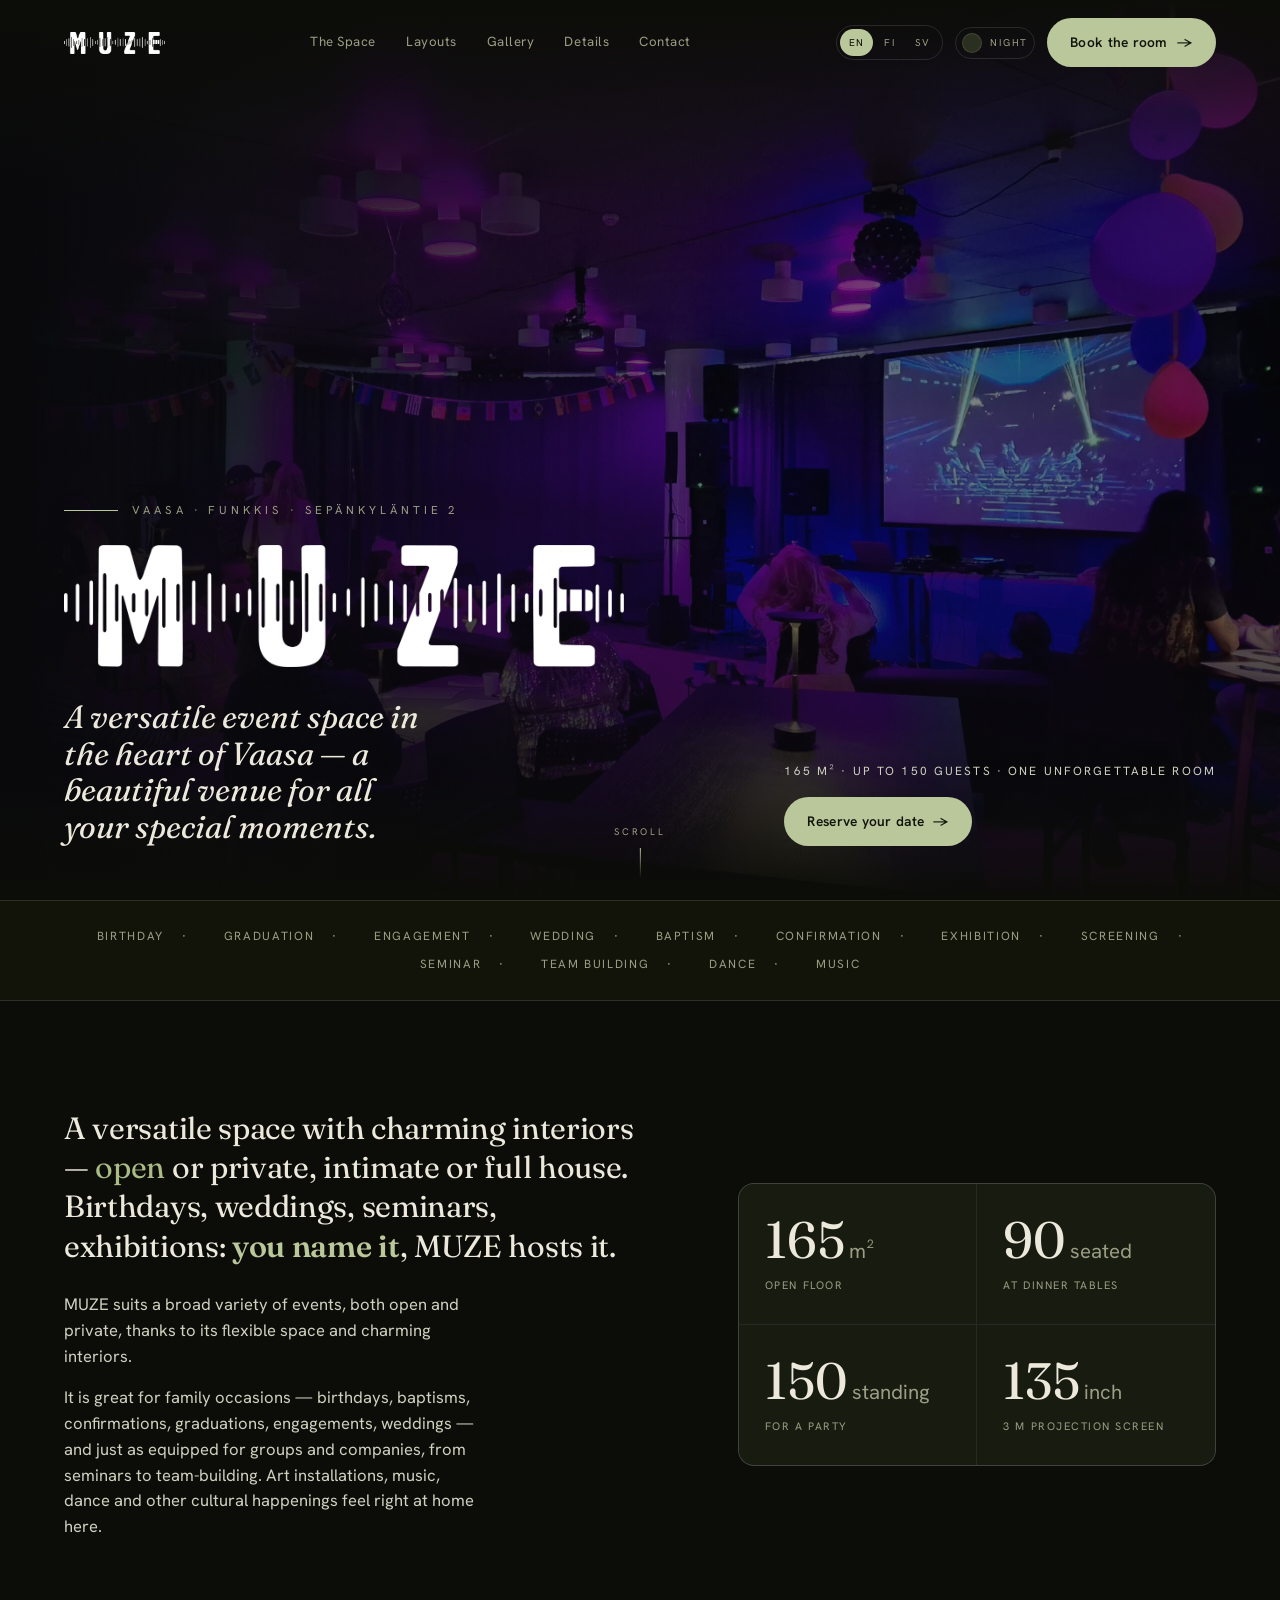
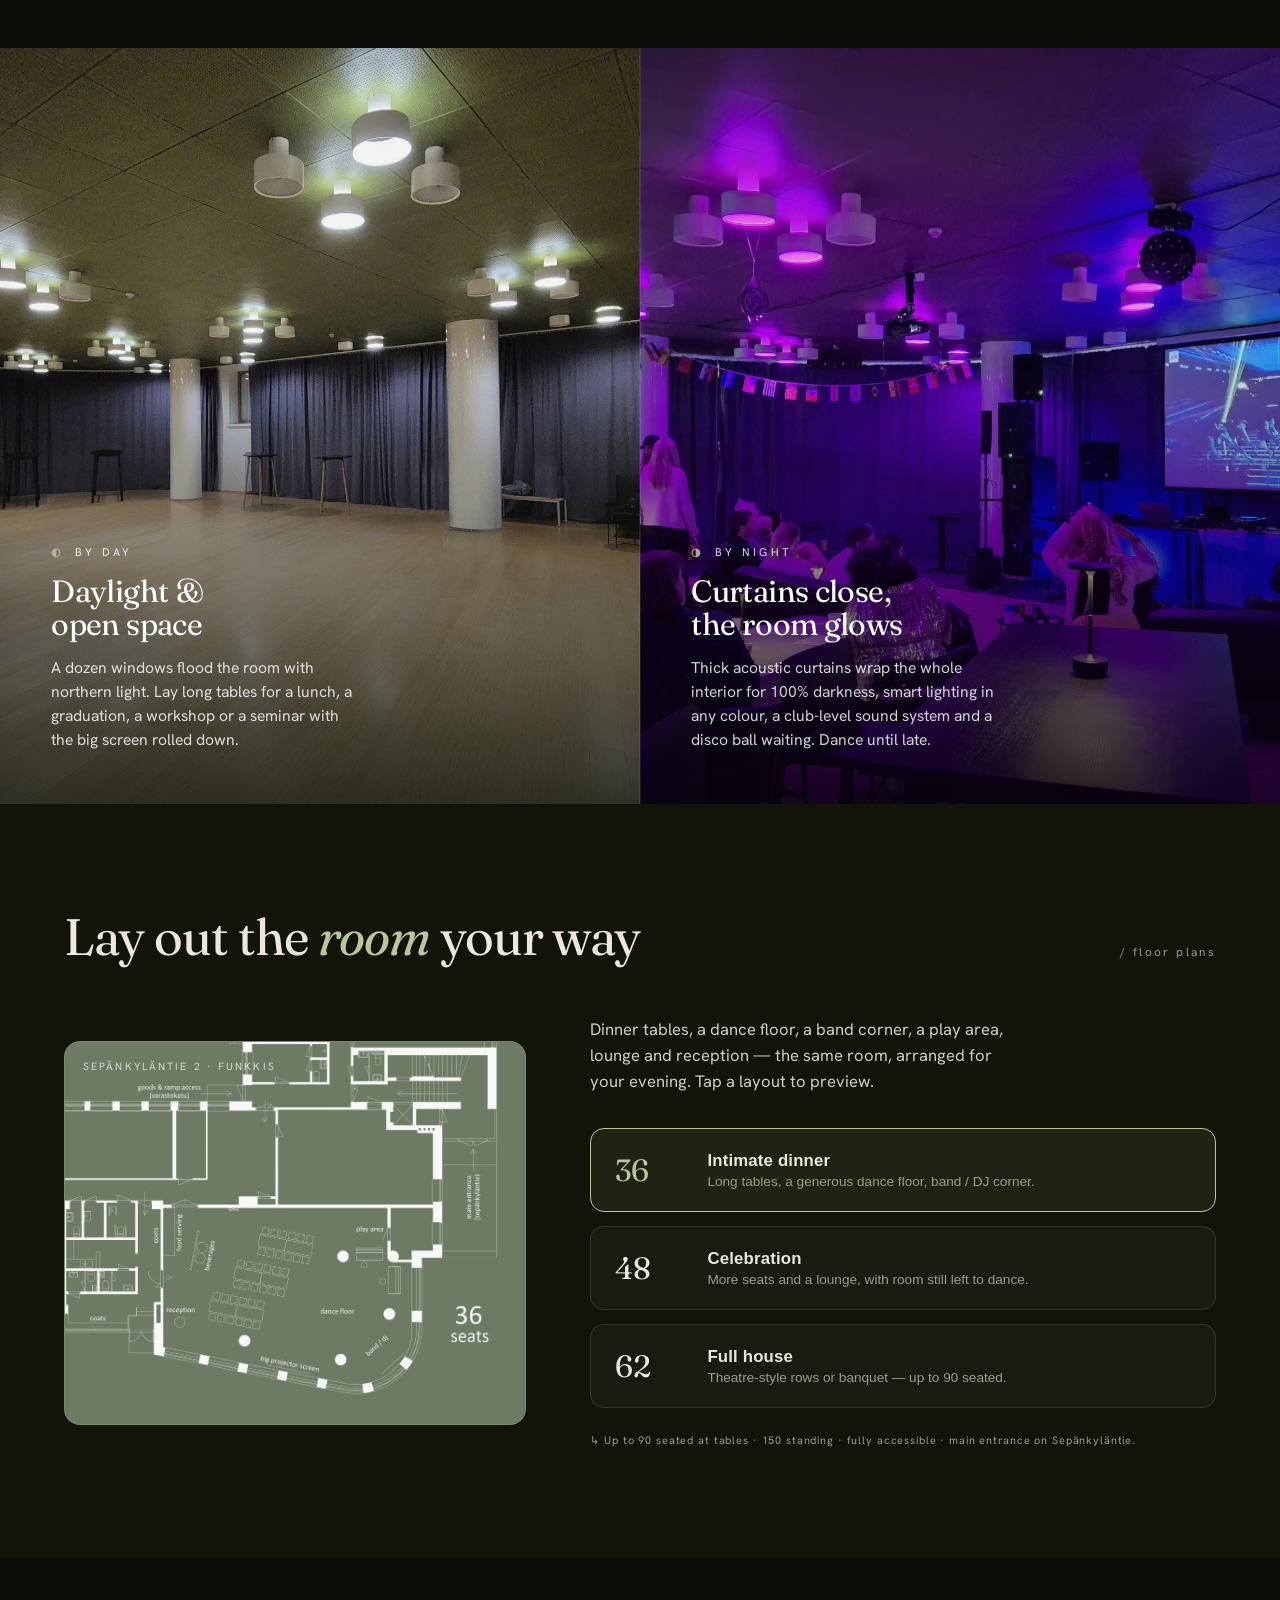
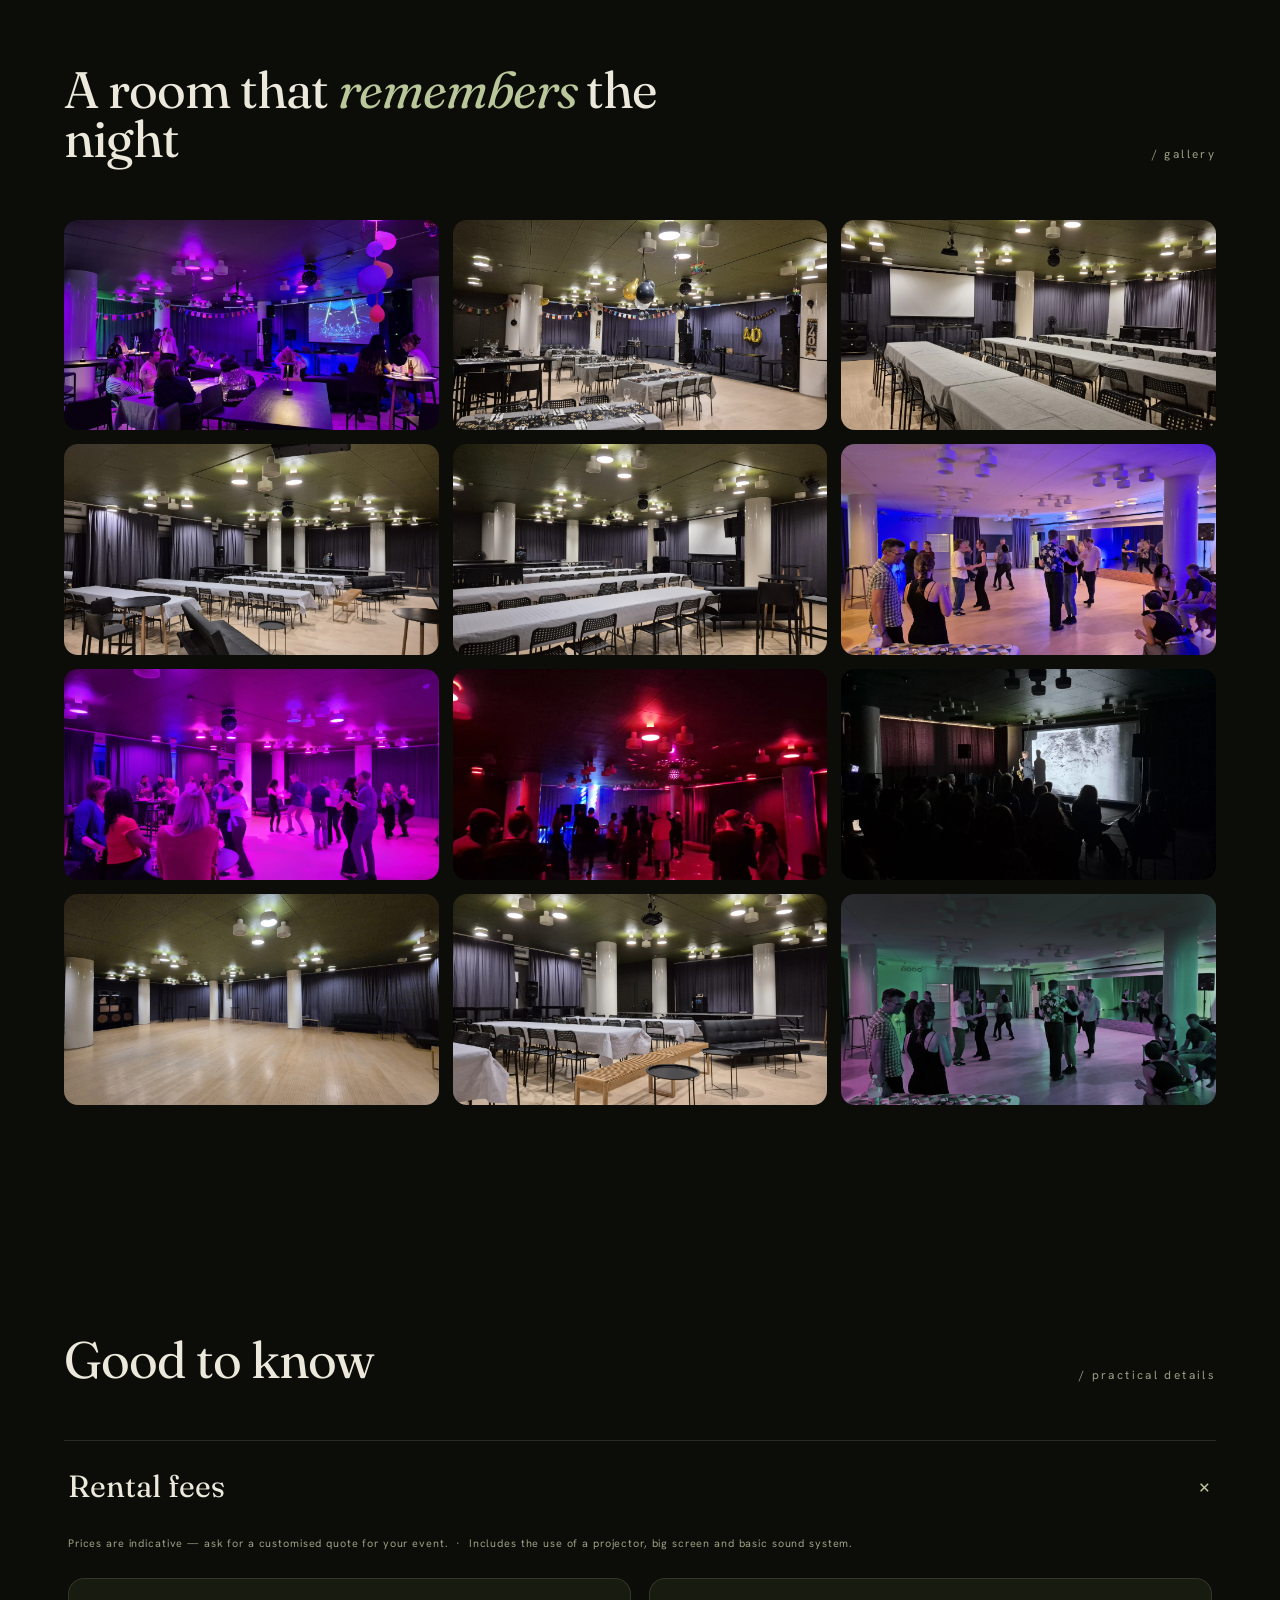
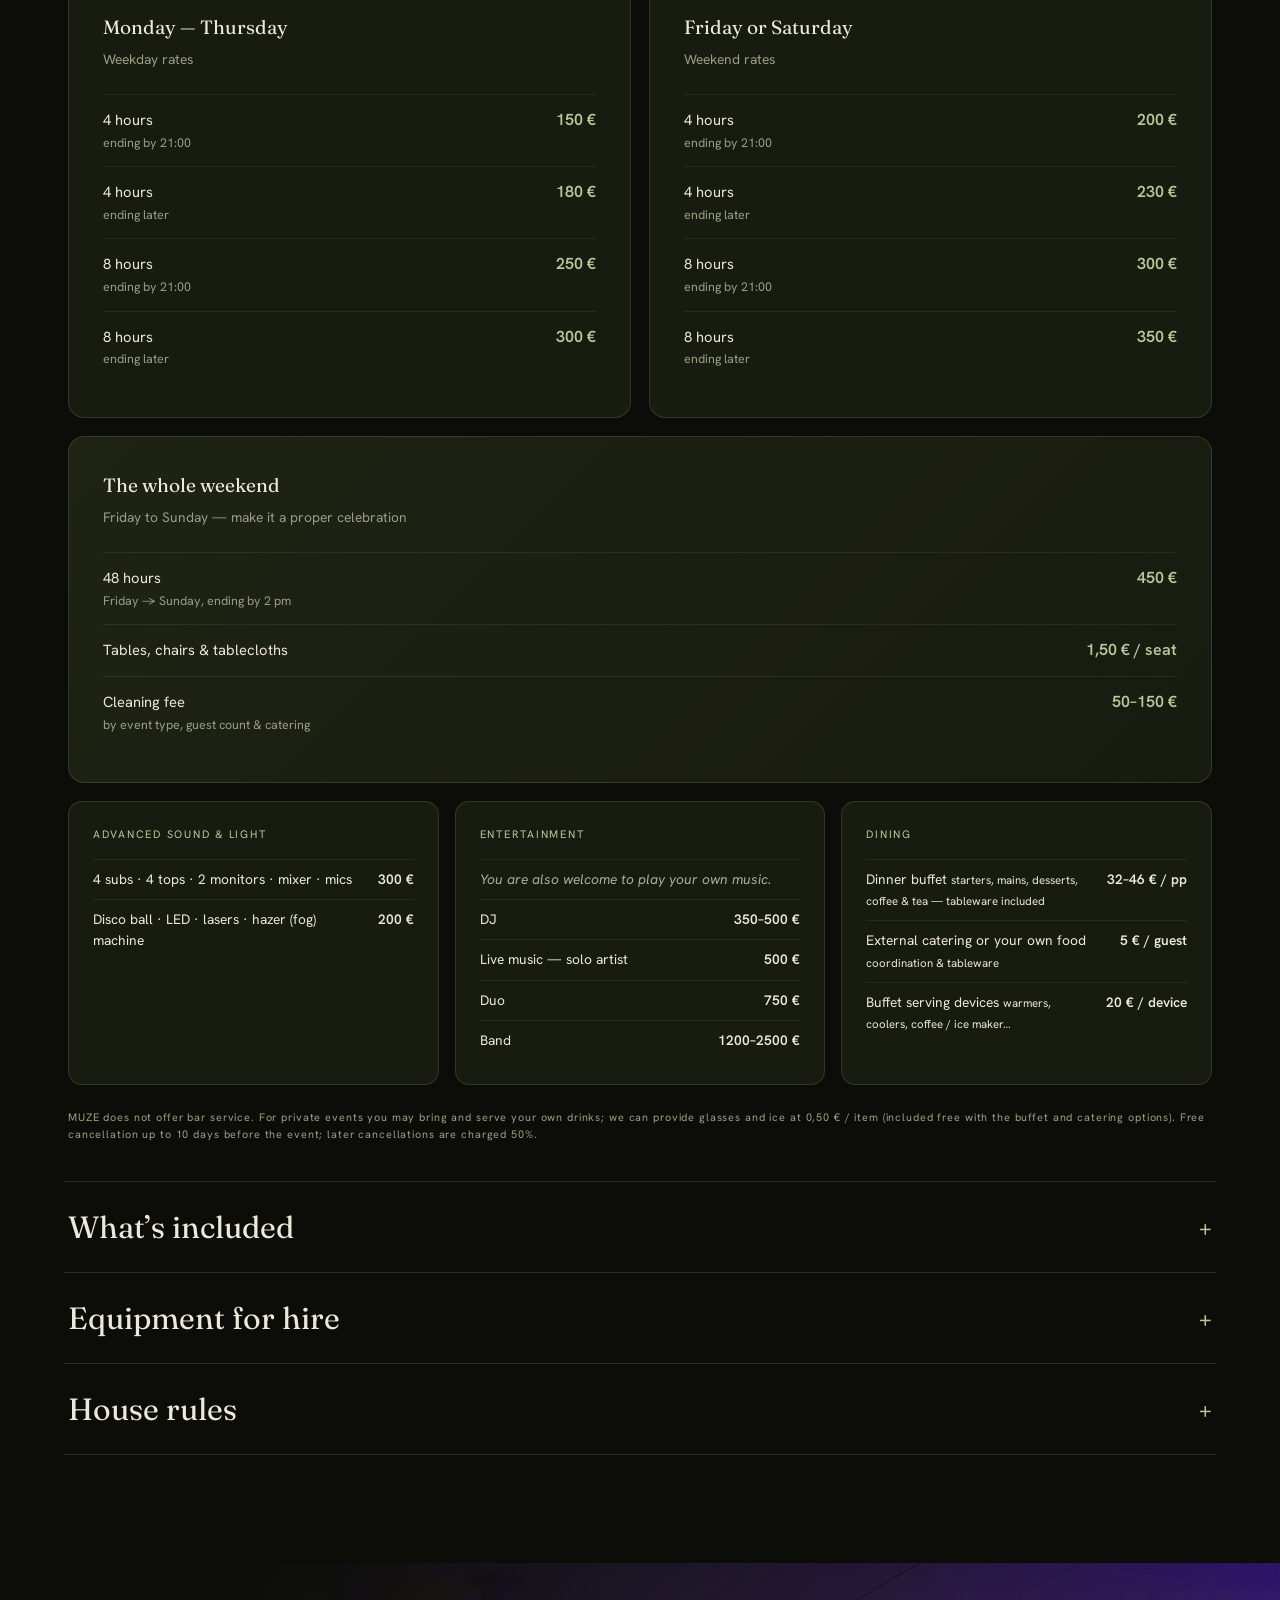
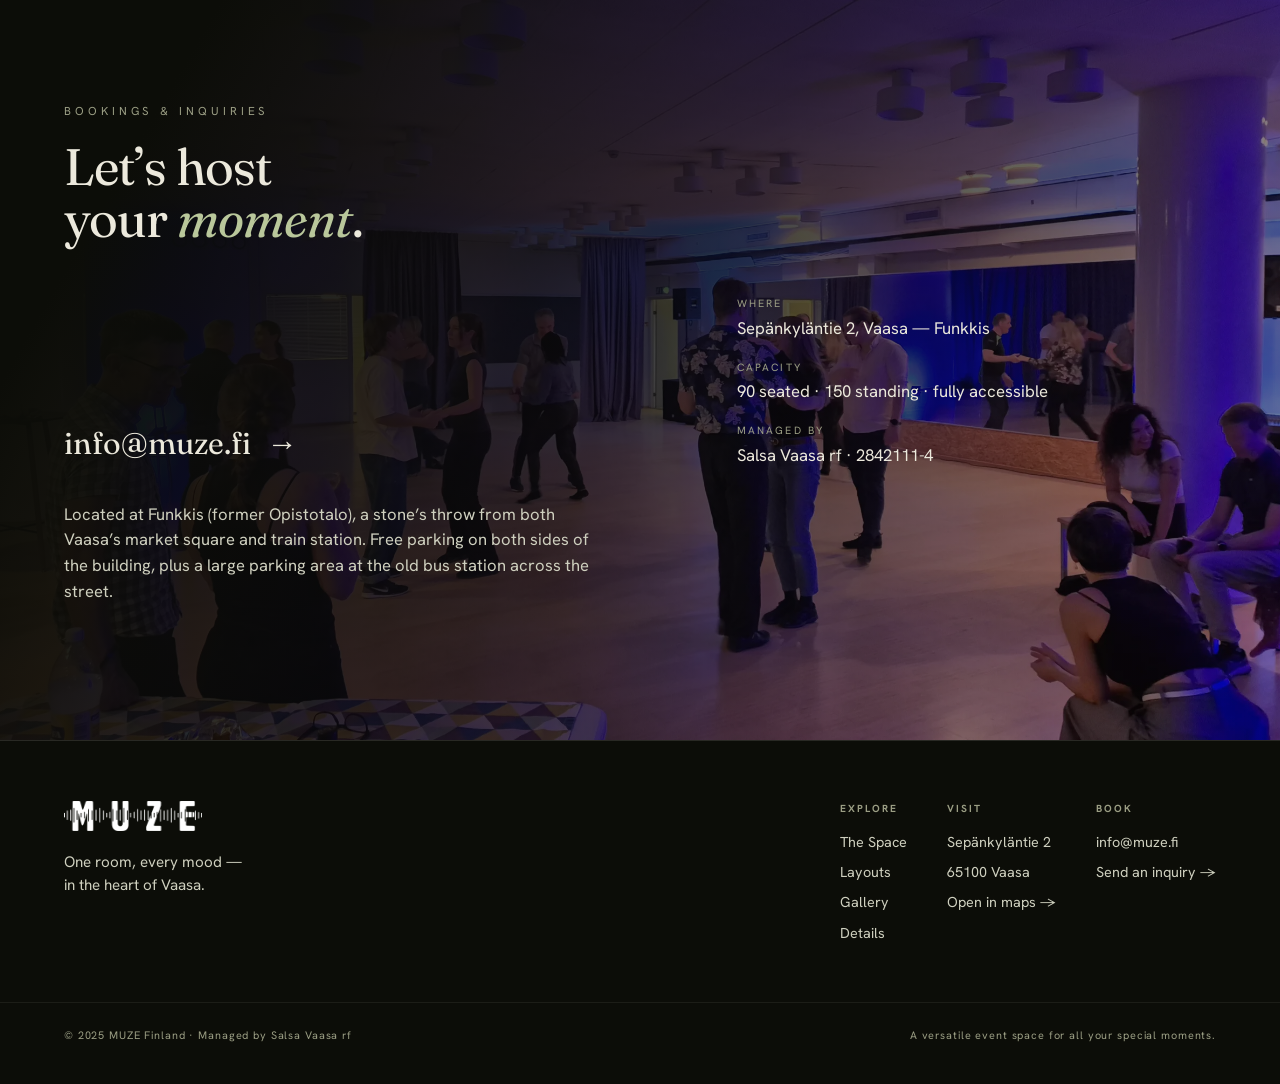
==== commit 917f8fff: "Refine: two matched fonts, tighter type scale, real logo, info behind roll-downs - Fonts: drop Space" ====
--- a/index.html
+++ b/index.html
@@ -20,25 +20,19 @@
 <link rel="icon" href="./assets/cropped-Muze-Logo_profile-scaled-1.webp" />
 <link rel="preconnect" href="https://fonts.googleapis.com" />
 <link rel="preconnect" href="https://fonts.gstatic.com" crossorigin />
-<link href="https://fonts.googleapis.com/css2?family=Fraunces:ital,opsz,wght@0,9..144,300..900;1,9..144,300..600&family=Archivo:wght@300..800&family=Space+Mono:wght@400;700&display=swap" rel="stylesheet" />
+<link href="https://fonts.googleapis.com/css2?family=Fraunces:ital,opsz,wght@0,9..144,300..600;1,9..144,300..500&family=Hanken+Grotesk:wght@400;500;600&display=swap" rel="stylesheet" />
 <link rel="stylesheet" href="./site.css" />
 </head>
 <body>
 
-<div class="aura" aria-hidden="true"><span class="a1"></span><span class="a2"></span><span class="a3"></span></div>
-
 <nav class="nav" id="nav">
   <div class="nav-inner">
-    <a href="#top" class="brand">
-      <span class="mark" aria-hidden="true"><i></i><i></i><i></i><i></i><i></i><i></i></span>
-      MUZE
-    </a>
+    <a href="#top" class="brand" aria-label="MUZE — home"><img class="logo-img" src="./assets/Muze-Logo-NEW_WHITE-scaled.webp" alt="MUZE" /></a>
     <div class="nav-links">
       <a href="#space">The Space</a>
       <a href="#layouts">Layouts</a>
       <a href="#gallery">Gallery</a>
-      <a href="#pricing">Pricing</a>
-      <a href="#rentals">Rentals</a>
+      <a href="#info">Details</a>
       <a href="#contact">Contact</a>
     </div>
     <div class="nav-tools">
@@ -58,8 +52,7 @@
   <a href="#space">The Space</a>
   <a href="#layouts">Layouts</a>
   <a href="#gallery">Gallery</a>
-  <a href="#pricing">Pricing</a>
-  <a href="#rentals">Rentals</a>
+  <a href="#info">Details</a>
   <a href="#contact">Contact <em>info@muze.fi</em></a>
 </div>
 
@@ -67,8 +60,7 @@
   <div class="hero-bg"><div class="photo" id="heroPhoto"></div></div>
   <div class="wrap">
     <div class="hero-eyebrow"><span class="ln"></span><span class="eyebrow">Vaasa · Funkkis · Sepänkyläntie 2</span></div>
-    <h1 class="display"><span class="ch">M</span><span class="ch">U</span><span class="ch">Z</span><span class="ch">E</span></h1>
-    <div class="wave" id="heroWave" aria-hidden="true"></div>
+    <h1 class="hero-logo"><img src="./assets/Muze-Logo-NEW_WHITE-scaled.webp" alt="MUZE" /></h1>
     <div class="hero-bottom">
       <p class="hero-tag">A versatile event space in the heart of Vaasa — a beautiful venue for all your special moments.</p>
       <div class="hero-cta">
@@ -113,26 +105,6 @@
       <div class="c"><div class="k"><b>◑</b> By night</div><h3 class="display">Curtains close,<br>the room glows</h3><p>Thick acoustic curtains wrap the whole interior for 100% darkness, smart lighting in any colour, a club-level sound system and a disco ball waiting. Dance until late.</p></div>
     </div>
     <div class="divide"></div>
-  </div>
-</section>
-
-<section class="section" id="features">
-  <div class="wrap">
-    <div class="shead"><h2 class="display reveal">Everything the <em>room</em> already includes</h2><span class="snum reveal d1">/ key features</span></div>
-    <div class="feat-grid">
-      <div class="feat reveal"><span class="fi">01</span><div><h4 class="display">Central location</h4><p>In the heart of Vaasa, with parking possibilities on both sides of the building.</p></div></div>
-      <div class="feat reveal d1"><span class="fi">02</span><div><h4 class="display">Wheelchair accessible</h4><p>Step-free and welcoming to every guest.</p></div></div>
-      <div class="feat reveal d2"><span class="fi">03</span><div><h4 class="display">165 m² of open space</h4><p>One generous, open room to shape exactly as you like.</p></div></div>
-      <div class="feat reveal"><span class="fi">04</span><div><h4 class="display">Hard wooden floor</h4><p>Warm, hard wooden flooring throughout.</p></div></div>
-      <div class="feat reveal d1"><span class="fi">05</span><div><h4 class="display">90 seated · 150 standing</h4><p>Room for up to 90 seated guests — tables and chairs available — or 150 standing.</p></div></div>
-      <div class="feat reveal d2"><span class="fi">06</span><div><h4 class="display">Wardrobe & kitchen</h4><p>Own wardrobe, lavatory spaces and a kitchen for serving and final prepping (no cooking).</p></div></div>
-      <div class="feat reveal"><span class="fi">07</span><div><h4 class="display">Club-level sound</h4><p>A serious, club-level sound system built right in.</p></div></div>
-      <div class="feat reveal d1"><span class="fi">08</span><div><h4 class="display">Smart lighting</h4><p>Tunable smart lighting for every mood.</p></div></div>
-      <div class="feat reveal d2"><span class="fi">09</span><div><h4 class="display">Daylight or full dark</h4><p>Plenty of daylight from a dozen windows, plus thick acoustic curtains for 100% darkness when needed.</p></div></div>
-      <div class="feat reveal"><span class="fi">10</span><div><h4 class="display">135″ projection</h4><p>A big projection screen — 135″, a full 3 metres — with projector included.</p></div></div>
-      <div class="feat reveal d1"><span class="fi">11</span><div><h4 class="display">Entertainment on request</h4><p>Add a DJ or a live band whenever you like.</p></div></div>
-      <div class="feat reveal d2"><span class="fi">12</span><div><h4 class="display">Food & drink, your way</h4><p>Catering or serving on request; otherwise bring and serve your own food and drinks.</p></div></div>
-    </div>
   </div>
 </section>
 
@@ -179,102 +151,106 @@
   </div>
 </section>
 
-<section class="section layouts" id="pricing">
-  <div class="wrap">
-    <div class="shead"><h2 class="display reveal">Rent the <em>space</em></h2><span class="snum reveal d1">/ rates incl. projector, screen & basic sound</span></div>
-    <p class="lay-note reveal" style="margin:-30px 0 30px">Prices are indicative — ask for a customised quote for your event. &nbsp;·&nbsp; Includes the use of a projector, big screen and basic sound system.</p>
-    <div class="price-grid">
-      <div class="pcard reveal">
+<section class="section" id="info">
+  <div class="wrap">
+    <div class="shead"><h2 class="display reveal">Good to know</h2><span class="snum reveal d1">/ practical details</span></div>
+    <div class="acc reveal" id="acc">
+
+      <div class="acc-item open">
+        <button class="acc-head">Rental fees <span class="plus">+</span></button>
+        <div class="acc-body"><div class="acc-inner">
+          <p class="lay-note" style="margin:0 0 26px">Prices are indicative — ask for a customised quote for your event. &nbsp;·&nbsp; Includes the use of a projector, big screen and basic sound system.</p>
+          <div class="price-grid"><div class="pcard reveal">
         <div class="ptitle">Monday — Thursday</div>
         <div class="psub">Weekday rates</div>
         <div class="prow"><div class="pd">4 hours<small>ending by 21:00</small></div><div class="pp">150 €</div></div><div class="prow"><div class="pd">4 hours<small>ending later</small></div><div class="pp">180 €</div></div><div class="prow"><div class="pd">8 hours<small>ending by 21:00</small></div><div class="pp">250 €</div></div><div class="prow"><div class="pd">8 hours<small>ending later</small></div><div class="pp">300 €</div></div>
-      </div>
-      <div class="pcard reveal">
+      </div><div class="pcard reveal">
         <div class="ptitle">Friday or Saturday</div>
         <div class="psub">Weekend rates</div>
         <div class="prow"><div class="pd">4 hours<small>ending by 21:00</small></div><div class="pp">200 €</div></div><div class="prow"><div class="pd">4 hours<small>ending later</small></div><div class="pp">230 €</div></div><div class="prow"><div class="pd">8 hours<small>ending by 21:00</small></div><div class="pp">300 €</div></div><div class="prow"><div class="pd">8 hours<small>ending later</small></div><div class="pp">350 €</div></div>
-      </div>
-      <div class="pcard feature reveal">
+      </div><div class="pcard feature reveal">
         <div class="ptitle">The whole weekend</div>
         <div class="psub">Friday to Sunday — make it a proper celebration</div>
         <div class="prow"><div class="pd">48 hours<small>Friday → Sunday, ending by 2 pm</small></div><div class="pp">450 €</div></div><div class="prow"><div class="pd">Tables, chairs & tablecloths</div><div class="pp">1,50 € / seat</div></div><div class="prow"><div class="pd">Cleaning fee<small>by event type, guest count & catering</small></div><div class="pp">50–150 €</div></div>
-      </div>
-    </div>
-    <div class="addons">
-      <div class="addon reveal"><div class="at">Advanced sound & light</div><div class="arow"><span>4 subs · 4 tops · 2 monitors · mixer · mics</span><b>300 €</b></div><div class="arow"><span>Disco ball · LED · lasers · hazer (fog) machine</span><b>200 €</b></div></div>
-      <div class="addon reveal"><div class="at">Entertainment</div><div class="arow" style="opacity:.7"><span><em>You are also welcome to play your own music.</em></span><b></b></div><div class="arow"><span>DJ</span><b>350–500 €</b></div><div class="arow"><span>Live music — solo artist</span><b>500 €</b></div><div class="arow"><span>Duo</span><b>750 €</b></div><div class="arow"><span>Band</span><b>1200–2500 €</b></div></div>
-      <div class="addon reveal"><div class="at">Dining</div><div class="arow"><span>Dinner buffet <small>starters, mains, desserts, coffee & tea — tableware included</small></span><b>32–46 € / pp</b></div><div class="arow"><span>External catering or your own food <small>coordination & tableware</small></span><b>5 € / guest</b></div><div class="arow"><span>Buffet serving devices <small>warmers, coolers, coffee / ice maker…</small></span><b>20 € / device</b></div></div>
-    </div>
-    <p class="lay-note" style="margin-top:26px">MUZE does not offer bar service. For private events you may bring and serve your own drinks; we can provide glasses and ice at 0,50 € / item (included free with the buffet and catering options). Free cancellation up to 10 days before the event; later cancellations are charged 50%.</p>
-  </div>
-</section>
-
-<section class="section" id="rentals">
-  <div class="wrap">
-    <div class="shead"><h2 class="display reveal">Rent the <em>gear</em>, take it anywhere</h2><span class="snum reveal d1">/ external rentals</span></div>
-    <p class="lead reveal" style="margin-bottom:30px">Got an event coming up but don’t have everything you need? No worries — we’ve got you covered. Contact us to rent exactly the equipment your event or party needs.</p>
-    <div class="acc reveal" id="acc">
-      <div class="acc-item open">
-        <button class="acc-head">Sound systems <span class="plus">+</span></button>
-        <div class="acc-body"><div class="acc-inner"><div class="acc-grid">
-          <div class="arow"><span>Set S — 1× Behringer 15″ active sub · 2× Mackie 12″ 1000 W speakers · mixer, cables, mics, stands</span><b>150 €</b></div>
-          <div class="arow"><span>Set M — 2× Pyrit dual 12″ active subs · 2× Mackie 15″ 1400 W speakers · mixer, cables, mics, stands</span><b>300 €</b></div>
-          <div class="arow"><span>Set L — 4× Pyrit dual 12″ active subs · 4× Mackie 15″ 1400 W speakers · mixer, cables, mics, stands</span><b>500 €</b></div>
-          <div class="arow"><span>Set XL — 4× Pyrit dual 12″ subs · 4× Mackie 15″ + 2× Mackie 12″ speakers · mixer, cables, mics, stands</span><b>600 €</b></div>
-        </div></div></div>
-      </div>
+      </div></div>
+          <div class="addons"><div class="addon reveal"><div class="at">Advanced sound & light</div><div class="arow"><span>4 subs · 4 tops · 2 monitors · mixer · mics</span><b>300 €</b></div><div class="arow"><span>Disco ball · LED · lasers · hazer (fog) machine</span><b>200 €</b></div></div><div class="addon reveal"><div class="at">Entertainment</div><div class="arow" style="opacity:.7"><span><em>You are also welcome to play your own music.</em></span><b></b></div><div class="arow"><span>DJ</span><b>350–500 €</b></div><div class="arow"><span>Live music — solo artist</span><b>500 €</b></div><div class="arow"><span>Duo</span><b>750 €</b></div><div class="arow"><span>Band</span><b>1200–2500 €</b></div></div><div class="addon reveal"><div class="at">Dining</div><div class="arow"><span>Dinner buffet <small>starters, mains, desserts, coffee & tea — tableware included</small></span><b>32–46 € / pp</b></div><div class="arow"><span>External catering or your own food <small>coordination & tableware</small></span><b>5 € / guest</b></div><div class="arow"><span>Buffet serving devices <small>warmers, coolers, coffee / ice maker…</small></span><b>20 € / device</b></div></div></div>
+          <p class="lay-note" style="margin-top:24px">MUZE does not offer bar service. For private events you may bring and serve your own drinks; we can provide glasses and ice at 0,50 € / item (included free with the buffet and catering options). Free cancellation up to 10 days before the event; later cancellations are charged 50%.</p>
+        </div></div>
+      </div>
+
       <div class="acc-item">
-        <button class="acc-head">Lighting <span class="plus">+</span></button>
-        <div class="acc-body"><div class="acc-inner"><div class="acc-grid">
-          <div class="arow"><span>LED & laser light</span><b>100 € / unit</b></div>
-          <div class="arow"><span>RGB flood light</span><b>20 € / unit</b></div>
-          <div class="arow"><span>High-end hazer (fog) machine</span><b>150 €</b></div>
-        </div></div></div>
-      </div>
+        <button class="acc-head">What’s included <span class="plus">+</span></button>
+        <div class="acc-body"><div class="acc-inner">
+          <div class="feat-grid">
+          <div class="feat"><span class="fi">01</span><div><h4 class="display">Central location</h4><p>In the heart of Vaasa, with parking possibilities on both sides of the building.</p></div></div>
+          <div class="feat"><span class="fi">02</span><div><h4 class="display">Wheelchair accessible</h4><p>Step-free and welcoming to every guest.</p></div></div>
+          <div class="feat"><span class="fi">03</span><div><h4 class="display">165 m² of open space</h4><p>One generous, open room to shape exactly as you like.</p></div></div>
+          <div class="feat"><span class="fi">04</span><div><h4 class="display">Hard wooden floor</h4><p>Warm, hard wooden flooring throughout.</p></div></div>
+          <div class="feat"><span class="fi">05</span><div><h4 class="display">90 seated · 150 standing</h4><p>Room for up to 90 seated guests — tables and chairs available — or 150 standing.</p></div></div>
+          <div class="feat"><span class="fi">06</span><div><h4 class="display">Wardrobe & kitchen</h4><p>Own wardrobe, lavatory spaces and a kitchen for serving and final prepping (no cooking).</p></div></div>
+          <div class="feat"><span class="fi">07</span><div><h4 class="display">Club-level sound</h4><p>A serious, club-level sound system built right in.</p></div></div>
+          <div class="feat"><span class="fi">08</span><div><h4 class="display">Smart lighting</h4><p>Tunable smart lighting for every mood.</p></div></div>
+          <div class="feat"><span class="fi">09</span><div><h4 class="display">Daylight or full dark</h4><p>Plenty of daylight from a dozen windows, plus thick acoustic curtains for 100% darkness when needed.</p></div></div>
+          <div class="feat"><span class="fi">10</span><div><h4 class="display">135″ projection</h4><p>A big projection screen — 135″, a full 3 metres — with projector included.</p></div></div>
+          <div class="feat"><span class="fi">11</span><div><h4 class="display">Entertainment on request</h4><p>Add a DJ or a live band whenever you like.</p></div></div>
+          <div class="feat"><span class="fi">12</span><div><h4 class="display">Food & drink, your way</h4><p>Catering or serving on request; otherwise bring and serve your own food and drinks.</p></div></div>
+          </div>
+        </div></div>
+      </div>
+
       <div class="acc-item">
-        <button class="acc-head">Party furniture <span class="plus">+</span></button>
-        <div class="acc-body"><div class="acc-inner"><div class="acc-grid">
-          <div class="arow"><span>Foldable table 180 × 75 cm</span><b>10 € / table</b></div>
-          <div class="arow"><span>Stackable chair</span><b>2,50 € / chair</b></div>
-          <div class="arow"><span>Tent 3 × 3 m</span><b>60 €</b></div>
-          <div class="arow"><span>Tent 3 × 6 m</span><b>80 €</b></div>
-        </div></div></div>
-      </div>
+        <button class="acc-head">Equipment for hire <span class="plus">+</span></button>
+        <div class="acc-body"><div class="acc-inner">
+          <p class="lead" style="margin-bottom:26px">Got an event coming up but don’t have everything you need? No worries — we’ve got you covered. Contact us to rent exactly the equipment your event or party needs.</p>
+          <div class="rgroup"><h5 class="rgroup-h">Sound systems</h5><div class="acc-grid">
+            <div class="arow"><span>Set S — 1× Behringer 15″ active sub · 2× Mackie 12″ 1000 W speakers · mixer, cables, mics, stands</span><b>150 €</b></div>
+            <div class="arow"><span>Set M — 2× Pyrit dual 12″ active subs · 2× Mackie 15″ 1400 W speakers · mixer, cables, mics, stands</span><b>300 €</b></div>
+            <div class="arow"><span>Set L — 4× Pyrit dual 12″ active subs · 4× Mackie 15″ 1400 W speakers · mixer, cables, mics, stands</span><b>500 €</b></div>
+            <div class="arow"><span>Set XL — 4× Pyrit dual 12″ subs · 4× Mackie 15″ + 2× Mackie 12″ speakers · mixer, cables, mics, stands</span><b>600 €</b></div>
+          </div></div>
+          <div class="rgroup"><h5 class="rgroup-h">Lighting</h5><div class="acc-grid">
+            <div class="arow"><span>LED & laser light</span><b>100 € / unit</b></div>
+            <div class="arow"><span>RGB flood light</span><b>20 € / unit</b></div>
+            <div class="arow"><span>High-end hazer (fog) machine</span><b>150 €</b></div>
+          </div></div>
+          <div class="rgroup"><h5 class="rgroup-h">Party furniture</h5><div class="acc-grid">
+            <div class="arow"><span>Foldable table 180 × 75 cm</span><b>10 € / table</b></div>
+            <div class="arow"><span>Stackable chair</span><b>2,50 € / chair</b></div>
+            <div class="arow"><span>Tent 3 × 3 m</span><b>60 €</b></div>
+            <div class="arow"><span>Tent 3 × 6 m</span><b>80 €</b></div>
+          </div></div>
+          <div class="rgroup"><h5 class="rgroup-h">Tableware</h5><p class="lay-note" style="margin:0 0 12px">Picked up from and returned to MUZE, washed.</p><div class="acc-grid">
+            <div class="arow"><span>Tablecloth</span><b>3,50 € / pc</b></div>
+            <div class="arow full"><span>Plates, bowls, cutlery & glassware — champagne, wine, water, coffee & teacups</span><b>0,40 € / pc</b></div>
+          </div></div>
+          <div class="rgroup"><h5 class="rgroup-h">Food serving devices</h5><div class="acc-grid">
+            <div class="arow"><span>Electric soup warmer · 9 L</span><b>20 €</b></div>
+            <div class="arow"><span>Electric chafing dish · 1/1 GN</span><b>20 €</b></div>
+            <div class="arow"><span>Electric heating plate · 55 × 35 cm</span><b>20 €</b></div>
+            <div class="arow"><span>Large coffee maker · 40 cups</span><b>20 €</b></div>
+            <div class="arow"><span>Small refrigerator · h. 85 cm</span><b>20 €</b></div>
+            <div class="arow"><span>Ice maker · ~2 L</span><b>20 €</b></div>
+          </div></div>
+        </div></div>
+      </div>
+
       <div class="acc-item">
-        <button class="acc-head">Tableware <span class="plus">+</span></button>
-        <div class="acc-body"><div class="acc-inner"><p class="lay-note" style="margin:0 0 14px">Picked up from and returned to MUZE, washed.</p><div class="acc-grid">
-          <div class="arow"><span>Tablecloth</span><b>3,50 € / pc</b></div>
-          <div class="arow full"><span>Plates, bowls, cutlery & glassware — champagne, wine, water, coffee & teacups</span><b>0,40 € / pc</b></div>
-        </div></div></div>
-      </div>
-      <div class="acc-item">
-        <button class="acc-head">Food serving devices <span class="plus">+</span></button>
-        <div class="acc-body"><div class="acc-inner"><div class="acc-grid">
-          <div class="arow"><span>Electric soup warmer · 9 L</span><b>20 €</b></div>
-          <div class="arow"><span>Electric chafing dish · 1/1 GN</span><b>20 €</b></div>
-          <div class="arow"><span>Electric heating plate · 55 × 35 cm</span><b>20 €</b></div>
-          <div class="arow"><span>Large coffee maker · 40 cups</span><b>20 €</b></div>
-          <div class="arow"><span>Small refrigerator · h. 85 cm</span><b>20 €</b></div>
-          <div class="arow"><span>Ice maker · ~2 L</span><b>20 €</b></div>
-        </div></div></div>
-      </div>
-    </div>
-  </div>
-</section>
-
-<section class="section rules" id="rules">
-  <div class="wrap">
-    <div class="shead"><h2 class="display reveal">Good to <em>know</em></h2><span class="snum reveal d1">/ rental rules</span></div>
-    <div class="rule-grid">
-      <div class="rule reveal"><span class="rn display">①</span><p>A contract is signed by the event’s main organiser / responsible person.</p></div>
-      <div class="rule reveal d1"><span class="rn display">②</span><p>Guests are expected to treat the premises with care.</p></div>
-      <div class="rule reveal"><span class="rn display">③</span><p>Keep away from the large mirrors; wipe any spills on the wooden floor immediately.</p></div>
-      <div class="rule reveal d1"><span class="rn display">④</span><p>Don’t drag furniture across the wooden floor — lift it instead.</p></div>
-      <div class="rule reveal"><span class="rn display">⑤</span><p>Keep doors closed during the event and locked when leaving the premises.</p></div>
-      <div class="rule reveal d1"><span class="rn display">⑥</span><p>Afterwards, return the space to the condition it was received in — decorations removed, furniture back in place.</p></div>
-      <div class="rule reveal"><span class="rn display">⑦</span><p>A cleaning fee of 50–150 € applies, depending on the event, guest count and food & beverage service.</p></div>
-      <div class="rule reveal d1"><span class="rn display">⑧</span><p>The organiser must report any damage to the premises or equipment immediately and compensate for damage caused during the event.</p></div>
-      <div class="rule reveal"><span class="rn display">⑨</span><p>Free cancellation up to 10 days before the event; later cancellations are charged 50% of the agreed fee.</p></div>
+        <button class="acc-head">House rules <span class="plus">+</span></button>
+        <div class="acc-body"><div class="acc-inner">
+          <div class="rule-grid">
+          <div class="rule"><span class="rn display">①</span><p>A contract is signed by the event’s main organiser / responsible person.</p></div>
+          <div class="rule"><span class="rn display">②</span><p>Guests are expected to treat the premises with care.</p></div>
+          <div class="rule"><span class="rn display">③</span><p>Keep away from the large mirrors; wipe any spills on the wooden floor immediately.</p></div>
+          <div class="rule"><span class="rn display">④</span><p>Don’t drag furniture across the wooden floor — lift it instead.</p></div>
+          <div class="rule"><span class="rn display">⑤</span><p>Keep doors closed during the event and locked when leaving the premises.</p></div>
+          <div class="rule"><span class="rn display">⑥</span><p>Afterwards, return the space to the condition it was received in — decorations removed, furniture back in place.</p></div>
+          <div class="rule"><span class="rn display">⑦</span><p>A cleaning fee of 50–150 € applies, depending on the event, guest count and food & beverage service.</p></div>
+          <div class="rule"><span class="rn display">⑧</span><p>The organiser must report any damage to the premises or equipment immediately and compensate for damage caused during the event.</p></div>
+          <div class="rule"><span class="rn display">⑨</span><p>Free cancellation up to 10 days before the event; later cancellations are charged 50% of the agreed fee.</p></div>
+          </div>
+        </div></div>
+      </div>
+
     </div>
   </div>
 </section>
@@ -299,13 +275,12 @@
 <footer>
   <div class="wrap foot">
     <div>
-      <div class="fbrand display">MUZE</div>
-      <div class="fwave" aria-hidden="true" id="footWave"></div>
-      <p class="lead" style="margin-top:16px;font-size:.95rem">One room, every mood —<br>in the heart of Vaasa.</p>
+      <img class="foot-logo" src="./assets/Muze-Logo-NEW_WHITE-scaled.webp" alt="MUZE" />
+      <p class="lead" style="margin-top:20px;font-size:.95rem">One room, every mood —<br>in the heart of Vaasa.</p>
     </div>
     <div class="foot-links">
       <div class="foot-col"><h6>Explore</h6>
-        <a href="#space">The Space</a><a href="#layouts">Layouts</a><a href="#gallery">Gallery</a><a href="#pricing">Pricing</a><a href="#rentals">Rentals</a>
+        <a href="#space">The Space</a><a href="#layouts">Layouts</a><a href="#gallery">Gallery</a><a href="#info">Details</a>
       </div>
       <div class="foot-col"><h6>Visit</h6>
         <span>Sepänkyläntie 2</span><span>65100 Vaasa</span><a href="https://maps.google.com/?q=Sepänkyläntie+2+Vaasa" target="_blank" rel="noopener">Open in maps →</a>
--- a/site.css
+++ b/site.css
@@ -21,19 +21,25 @@
   --muted:#9B9E84;
   --line:rgba(236,233,220,.13);
   --line-soft:rgba(236,233,220,.07);
-  --glow-a:#FF2E86;          /* magenta */
-  --glow-b:#B15CFF;          /* violet  */
-  --glow-c:#28E0D6;          /* cyan    */
-  --accent:var(--glow-a);
-  --accent-2:var(--glow-b);
+  --accent:#B9C79B;          /* calm brand sage (light, on dark) */
+  --accent-2:#8A9A6E;
   --hero-photo:url('./assets/20250517_221241-scaled.webp');
-  --vignette:rgba(8,2,16,.55);
+  --vignette:rgba(8,10,6,.45);
 
   --cine:#09090C;            /* fixed cinematic dark for photo overlays, both modes */
   --maxw:1280px;
   --pad:clamp(20px,5vw,80px);
-  --r:18px;
+  --r:16px;
   --ease:cubic-bezier(.22,1,.36,1);
+
+  /* ---- one small type scale (4 display steps + body/small/label) ---- */
+  --fs-display:clamp(2rem,4.4vw,3.2rem);   /* section headings */
+  --fs-statement:clamp(1.4rem,2.4vw,2rem); /* intro line, panel heads, duo, email */
+  --fs-title:clamp(1.15rem,1.5vw,1.4rem);  /* card titles */
+  --fs-lead:clamp(1.02rem,1.3vw,1.18rem);
+  --fs-body:1rem;
+  --fs-small:.86rem;
+  --fs-label:.72rem;
 }
 
 html[data-mode="day"]{
@@ -46,16 +52,16 @@
   --line:rgba(26,28,18,.14);
   --line-soft:rgba(26,28,18,.07);
   --sage:#6C7C62;
-  --accent:#C98A2B;          /* warm daylight gold */
-  --accent-2:#6C7C62;
+  --accent:#6C7C62;          /* brand sage */
+  --accent-2:#8A9A6E;
   --hero-photo:url('./assets/6-scaled.webp');
-  --vignette:rgba(20,24,12,.18);
+  --vignette:rgba(20,24,12,.16);
 }
 
 *{margin:0;padding:0;box-sizing:border-box}
 html{scroll-behavior:smooth;-webkit-text-size-adjust:100%}
 body{
-  font-family:'Archivo',system-ui,sans-serif;
+  font-family:'Hanken Grotesk',system-ui,sans-serif;
   background:var(--ink);
   color:var(--text);
   line-height:1.55;
@@ -68,44 +74,25 @@
 img{display:block;max-width:100%}
 a{color:inherit;text-decoration:none}
 
-/* film-grain + ambient atmosphere ------------------------------------ */
-body::before{ /* grain */
-  content:"";position:fixed;inset:0;z-index:1;pointer-events:none;opacity:.05;mix-blend-mode:overlay;
-  background-image:url("data:image/svg+xml,%3Csvg xmlns='http://www.w3.org/2000/svg' width='160' height='160'%3E%3Cfilter id='n'%3E%3CfeTurbulence type='fractalNoise' baseFrequency='.85' numOctaves='3'/%3E%3C/filter%3E%3Crect width='100%25' height='100%25' filter='url(%23n)'/%3E%3C/svg%3E");
-}
-.aura{position:fixed;inset:0;z-index:0;pointer-events:none;overflow:hidden;transition:opacity .9s var(--ease)}
-.aura span{position:absolute;border-radius:50%;filter:blur(90px);opacity:.5;mix-blend-mode:screen}
-.aura .a1{width:46vw;height:46vw;left:-12vw;top:-10vw;background:var(--glow-b);animation:drift1 26s var(--ease) infinite alternate}
-.aura .a2{width:40vw;height:40vw;right:-12vw;top:18vh;background:var(--glow-a);animation:drift2 30s var(--ease) infinite alternate}
-.aura .a3{width:38vw;height:38vw;left:30vw;bottom:-18vw;background:var(--glow-c);opacity:.32;animation:drift3 34s var(--ease) infinite alternate}
-html[data-mode="day"] .aura{opacity:.22}
-@keyframes drift1{to{transform:translate(8vw,10vh) scale(1.15)}}
-@keyframes drift2{to{transform:translate(-7vw,-8vh) scale(1.1)}}
-@keyframes drift3{to{transform:translate(6vw,-12vh) scale(1.2)}}
+/* atmosphere intentionally minimal — no grain, no glow */
+.aura{display:none}
 
 .wrap{max-width:var(--maxw);margin:0 auto;padding-inline:var(--pad);position:relative;z-index:2}
 section{position:relative;z-index:2}
 
 /* type ---------------------------------------------------------------- */
 .display{font-family:'Fraunces',serif;font-weight:400;line-height:.96;letter-spacing:-.02em;font-optical-sizing:auto}
-.eyebrow{font-family:'Space Mono',monospace;font-size:.72rem;letter-spacing:.34em;text-transform:uppercase;color:var(--muted)}
-.lead{font-size:clamp(1.05rem,1.6vw,1.3rem);color:var(--paper-dim);max-width:46ch}
+.eyebrow{font-family:'Hanken Grotesk',sans-serif;font-size:.72rem;letter-spacing:.34em;text-transform:uppercase;color:var(--muted)}
+.lead{font-size:var(--fs-lead);color:var(--paper-dim);max-width:46ch}
 html[data-mode="day"] .lead{color:var(--muted)}
 
 /* ============ NAV ============ */
 .nav{position:fixed;top:0;left:0;right:0;z-index:60;transition:.5s var(--ease)}
 .nav-inner{max-width:var(--maxw);margin:0 auto;padding:18px var(--pad);display:flex;align-items:center;justify-content:space-between;gap:20px}
 .nav.scrolled{backdrop-filter:blur(14px);background:color-mix(in srgb,var(--ink) 72%,transparent);border-bottom:1px solid var(--line-soft)}
-.brand{display:flex;align-items:center;gap:13px;font-family:'Fraunces',serif;font-weight:600;font-size:1.32rem;letter-spacing:.16em}
-.brand .mark{display:flex;align-items:center;gap:3px;height:22px}
-.brand .mark i{width:3px;border-radius:3px;background:currentColor;display:block;animation:eq 1.1s ease-in-out infinite}
-.brand .mark i:nth-child(1){height:40%;animation-delay:0s}
-.brand .mark i:nth-child(2){height:85%;animation-delay:.15s}
-.brand .mark i:nth-child(3){height:55%;animation-delay:.3s}
-.brand .mark i:nth-child(4){height:100%;animation-delay:.45s}
-.brand .mark i:nth-child(5){height:60%;animation-delay:.6s}
-.brand .mark i:nth-child(6){height:30%;animation-delay:.75s}
-@keyframes eq{0%,100%{transform:scaleY(.4)}50%{transform:scaleY(1)}}
+.brand{display:flex;align-items:center}
+.logo-img{height:22px;width:auto}
+html[data-mode="day"] .logo-img{filter:brightness(0) saturate(0)}
 .nav-links{display:flex;align-items:center;gap:30px}
 .nav-links a{font-size:.83rem;letter-spacing:.04em;color:var(--muted);transition:color .3s;position:relative}
 .nav-links a:hover{color:var(--text)}
@@ -114,23 +101,23 @@
 .nav-tools{display:flex;align-items:center;gap:12px}
 
 .lang{display:flex;align-items:center;gap:2px;border:1px solid var(--line);border-radius:100px;padding:3px}
-.lang-opt{font-family:'Space Mono',monospace;font-size:.62rem;letter-spacing:.12em;color:var(--muted);padding:6px 9px;border-radius:100px;transition:.3s}
+.lang-opt{font-family:'Hanken Grotesk',sans-serif;font-size:.62rem;letter-spacing:.12em;color:var(--muted);padding:6px 9px;border-radius:100px;transition:.3s}
 .lang-opt:hover{color:var(--text)}
 .lang-opt.active{background:var(--accent);color:#0C0D08}
 html[data-mode="day"] .lang-opt.active{color:#fff}
 .lang-m{margin-bottom:30px;width:max-content}
 
-.toggle{display:flex;align-items:center;gap:8px;border:1px solid var(--line);border-radius:100px;padding:5px 6px;cursor:pointer;background:transparent;color:var(--muted);font-family:'Space Mono',monospace;font-size:.62rem;letter-spacing:.18em;text-transform:uppercase;transition:.4s}
+.toggle{display:flex;align-items:center;gap:8px;border:1px solid var(--line);border-radius:100px;padding:5px 6px;cursor:pointer;background:transparent;color:var(--muted);font-family:'Hanken Grotesk',sans-serif;font-size:.62rem;letter-spacing:.18em;text-transform:uppercase;transition:.4s}
 .toggle:hover{border-color:var(--accent);color:var(--text)}
-.toggle .dot{width:22px;height:22px;border-radius:50%;background:radial-gradient(circle at 35% 30%,#fff,var(--glow-b));box-shadow:0 0 14px var(--glow-b);transition:.5s var(--ease)}
-html[data-mode="day"] .toggle .dot{background:radial-gradient(circle at 35% 30%,#fff,#f3c34d);box-shadow:0 0 14px #f3c34d}
+.toggle .dot{width:20px;height:20px;border-radius:50%;background:#2b2f1f;border:1px solid var(--line);transition:.3s}
+html[data-mode="day"] .toggle .dot{background:#f3efe0}
 .toggle .lbl-day{display:none}
 html[data-mode="day"] .toggle .lbl-night{display:none}
 html[data-mode="day"] .toggle .lbl-day{display:inline}
 
-.btn{display:inline-flex;align-items:center;gap:9px;font-family:'Archivo';font-weight:600;font-size:.86rem;letter-spacing:.02em;padding:13px 22px;border-radius:100px;border:1px solid transparent;cursor:pointer;transition:.4s var(--ease);white-space:nowrap}
-.btn-primary{background:var(--accent);color:#0C0D08;box-shadow:0 0 0 0 var(--accent)}
-.btn-primary:hover{transform:translateY(-2px);box-shadow:0 14px 40px -10px var(--accent)}
+.btn{display:inline-flex;align-items:center;gap:9px;font-family:'Hanken Grotesk';font-weight:600;font-size:.86rem;letter-spacing:.02em;padding:13px 22px;border-radius:100px;border:1px solid transparent;cursor:pointer;transition:.4s var(--ease);white-space:nowrap}
+.btn-primary{background:var(--accent);color:#11140b}
+.btn-primary:hover{filter:brightness(1.07)}
 html[data-mode="day"] .btn-primary{color:#fff}
 .btn-ghost{border-color:var(--line);color:var(--text)}
 .btn-ghost:hover{border-color:var(--text);background:color-mix(in srgb,var(--text) 8%,transparent)}
@@ -143,94 +130,76 @@
 /* ============ HERO ============ */
 .hero{min-height:100svh;display:flex;flex-direction:column;justify-content:flex-end;padding-top:120px;padding-bottom:6vh;overflow:hidden}
 .hero-bg{position:absolute;inset:0;z-index:0}
-.hero-bg .photo{position:absolute;inset:0;background:var(--hero-photo) center/cover no-repeat;transition:opacity 1s var(--ease),filter 1s var(--ease);transform:scale(1.06);animation:slowzoom 20s ease-out forwards}
-@keyframes slowzoom{to{transform:scale(1)}}
+.hero-bg .photo{position:absolute;inset:0;background:var(--hero-photo) center/cover no-repeat;transition:opacity .6s ease}
 .hero-bg::after{content:"";position:absolute;inset:0;background:
    linear-gradient(180deg,var(--ink) 0%,color-mix(in srgb,var(--cine) 30%,transparent) 22%,color-mix(in srgb,var(--cine) 25%,transparent) 50%,color-mix(in srgb,var(--cine) 80%,transparent) 86%,var(--ink) 100%),
    linear-gradient(90deg,var(--cine) 2%,color-mix(in srgb,var(--cine) 45%,transparent) 32%,transparent 62%),
    radial-gradient(120% 90% at 50% 110%,transparent,var(--vignette));}
 .hero .wrap{width:100%}
-.hero-eyebrow{display:flex;align-items:center;gap:14px;margin-bottom:26px;opacity:0;animation:rise .9s var(--ease) .2s forwards}
+.hero-eyebrow{display:flex;align-items:center;gap:14px;margin-bottom:26px}
 .hero-eyebrow .ln{height:1px;width:54px;background:var(--accent)}
-.hero h1{font-size:clamp(4.5rem,19vw,17rem);font-weight:300;color:var(--paper);margin:-.04em 0 0 -.02em}
-.hero h1 .ch{display:inline-block;opacity:0;transform:translateY(.32em) rotate(3deg);animation:dropin 1s var(--ease) forwards}
-.hero h1 .ch:nth-child(1){animation-delay:.30s}
-.hero h1 .ch:nth-child(2){animation-delay:.40s}
-.hero h1 .ch:nth-child(3){animation-delay:.50s}
-.hero h1 .ch:nth-child(4){animation-delay:.60s}
-@keyframes dropin{to{opacity:1;transform:translateY(0) rotate(0)}}
-
-/* hero waveform — the signature */
-.wave{display:flex;align-items:center;gap:clamp(2px,.5vw,5px);height:clamp(46px,8vw,86px);margin:6px 0 30px;opacity:0;animation:rise 1s var(--ease) .7s forwards}
-.wave i{flex:1;min-width:2px;max-width:9px;border-radius:6px;background:linear-gradient(180deg,var(--sage),var(--accent));transform-origin:center;animation:bar 1.4s ease-in-out infinite}
-html[data-mode="day"] .wave i{background:linear-gradient(180deg,var(--sage),var(--accent))}
-@keyframes bar{0%,100%{transform:scaleY(.18)}50%{transform:scaleY(1)}}
+/* hero — the actual logo (already carries the waveform) */
+.hero-logo{margin:6px 0 32px;line-height:0}
+.hero-logo img{width:min(560px,84vw);height:auto}
 
 .hero-bottom{display:flex;flex-wrap:wrap;align-items:flex-end;justify-content:space-between;gap:30px;margin-top:6px}
-.hero-tag{font-family:'Fraunces',serif;font-style:italic;font-weight:400;font-size:clamp(1.3rem,2.7vw,2rem);line-height:1.15;max-width:18ch;color:var(--paper);opacity:0;animation:rise 1s var(--ease) .9s forwards}
-.hero-cta{display:flex;flex-direction:column;align-items:flex-start;gap:16px;opacity:0;animation:rise 1s var(--ease) 1.05s forwards}
-.hero-meta{font-family:'Space Mono',monospace;font-size:.74rem;letter-spacing:.18em;color:var(--paper-dim);text-transform:uppercase}
-@keyframes rise{from{opacity:0;transform:translateY(26px)}to{opacity:1;transform:translateY(0)}}
-.scrollcue{position:absolute;bottom:22px;left:50%;transform:translateX(-50%);font-family:'Space Mono',monospace;font-size:.6rem;letter-spacing:.3em;color:var(--muted);text-transform:uppercase;display:flex;flex-direction:column;align-items:center;gap:8px;z-index:3}
-.scrollcue .bar{width:1px;height:36px;background:linear-gradient(var(--accent),transparent);animation:cue 1.8s ease-in-out infinite}
-@keyframes cue{0%,100%{opacity:.3;transform:scaleY(.6)}50%{opacity:1;transform:scaleY(1)}}
-
-/* ============ MARQUEE ============ */
-.marquee{border-block:1px solid var(--line);padding:20px 0;overflow:hidden;white-space:nowrap;background:var(--ink-2)}
-.marquee-track{display:inline-flex;gap:0;animation:scroll 34s linear infinite}
-.marquee:hover .marquee-track{animation-play-state:paused}
-.marquee span{font-family:'Fraunces',serif;font-size:clamp(1.3rem,2.4vw,1.9rem);font-style:italic;color:var(--muted);padding:0 30px;display:inline-flex;align-items:center;gap:30px}
-.marquee span::after{content:"✦";font-style:normal;color:var(--accent);font-size:.7em}
-@keyframes scroll{to{transform:translateX(-50%)}}
+.hero-tag{font-family:'Fraunces',serif;font-style:italic;font-weight:400;font-size:clamp(1.3rem,2.7vw,2rem);line-height:1.15;max-width:18ch;color:var(--paper)}
+.hero-cta{display:flex;flex-direction:column;align-items:flex-start;gap:16px}
+.hero-meta{font-family:'Hanken Grotesk',sans-serif;font-size:.74rem;letter-spacing:.18em;color:var(--paper-dim);text-transform:uppercase}
+.scrollcue{position:absolute;bottom:22px;left:50%;transform:translateX(-50%);font-family:'Hanken Grotesk',sans-serif;font-size:.6rem;letter-spacing:.3em;color:var(--muted);text-transform:uppercase;display:flex;flex-direction:column;align-items:center;gap:8px;z-index:3}
+.scrollcue .bar{width:1px;height:30px;background:linear-gradient(var(--accent),transparent)}
+
+/* ============ EVENT TAGS (static, centered) ============ */
+.marquee{border-block:1px solid var(--line);padding:26px var(--pad);background:var(--ink-2)}
+.marquee-track{display:flex;flex-wrap:wrap;justify-content:center;align-items:center;gap:10px 0;max-width:var(--maxw);margin:0 auto}
+.marquee span{font-family:'Hanken Grotesk',sans-serif;text-transform:uppercase;letter-spacing:.14em;font-size:.74rem;color:var(--muted);padding:0 18px;display:inline-flex;align-items:center}
+.marquee span:not(:last-child)::after{content:"·";color:var(--accent);margin-left:18px}
 
 /* ============ generic section frame ============ */
 .section{padding:clamp(80px,12vh,160px) 0}
 .shead{display:flex;align-items:flex-end;justify-content:space-between;gap:30px;margin-bottom:56px;flex-wrap:wrap}
-.shead h2{font-size:clamp(2.4rem,6vw,5rem);font-weight:300;color:var(--text);max-width:16ch}
+.shead h2{font-size:var(--fs-display);font-weight:400;color:var(--text);max-width:18ch}
 .shead h2 em{font-style:italic;color:var(--accent)}
-.snum{font-family:'Space Mono',monospace;font-size:.74rem;letter-spacing:.2em;color:var(--muted)}
-
-/* reveal */
-.reveal{opacity:0;transform:translateY(34px);transition:opacity 1s var(--ease),transform 1s var(--ease)}
-.reveal.in{opacity:1;transform:none}
-.reveal.d1{transition-delay:.08s}.reveal.d2{transition-delay:.16s}.reveal.d3{transition-delay:.24s}.reveal.d4{transition-delay:.32s}
+.snum{font-family:'Hanken Grotesk',sans-serif;font-size:.74rem;letter-spacing:.2em;color:var(--muted)}
+
+/* reveal — a single quiet fade, no movement */
+.reveal{opacity:0;transition:opacity .55s ease}
+.reveal.in{opacity:1}
+.reveal.d1{transition-delay:.05s}.reveal.d2{transition-delay:.1s}.reveal.d3{transition-delay:.15s}.reveal.d4{transition-delay:.2s}
 
 /* ============ INTRO + STATS ============ */
 .intro{display:grid;grid-template-columns:1.1fr .9fr;gap:clamp(40px,7vw,110px);align-items:center}
-.intro .big{font-family:'Fraunces',serif;font-weight:300;font-size:clamp(1.7rem,3.4vw,2.9rem);line-height:1.22;letter-spacing:-.01em}
+.intro .big{font-family:'Fraunces',serif;font-weight:400;font-size:var(--fs-statement);line-height:1.28;letter-spacing:-.01em}
 .intro .big b{font-weight:600;color:var(--accent);font-style:normal}
 .intro .big .sg{color:var(--sage)}
 .stats{display:grid;grid-template-columns:1fr 1fr;gap:1px;background:var(--line);border:1px solid var(--line);border-radius:var(--r);overflow:hidden}
 .stat{background:var(--surface);padding:30px 26px}
-.stat .n{font-family:'Fraunces',serif;font-size:clamp(2.4rem,4vw,3.4rem);font-weight:400;line-height:1;color:var(--text)}
-.stat .n small{font-size:.4em;color:var(--muted);font-family:'Space Mono',monospace;margin-left:4px}
-.stat .l{font-family:'Space Mono',monospace;font-size:.68rem;letter-spacing:.14em;text-transform:uppercase;color:var(--muted);margin-top:12px}
+.stat .n{font-family:'Fraunces',serif;font-size:var(--fs-display);font-weight:400;line-height:1;color:var(--text);font-variant-numeric:tabular-nums}
+.stat .n small{font-size:.4em;color:var(--muted);font-family:'Hanken Grotesk',sans-serif;margin-left:4px}
+.stat .l{font-family:'Hanken Grotesk',sans-serif;font-size:.68rem;letter-spacing:.14em;text-transform:uppercase;color:var(--muted);margin-top:12px}
 
 /* ============ DUALITY (day/night) ============ */
 .duality{padding:0}
 .duo{display:grid;grid-template-columns:1fr 1fr;min-height:84vh}
 .duo .panel{position:relative;overflow:hidden;display:flex;align-items:flex-end;padding:clamp(28px,4vw,56px)}
-.duo .panel img{position:absolute;inset:0;width:100%;height:100%;object-fit:cover;z-index:0;transition:transform 1.2s var(--ease)}
-.duo .panel:hover img{transform:scale(1.06)}
+.duo .panel img{position:absolute;inset:0;width:100%;height:100%;object-fit:cover;z-index:0}
 .duo .panel .ov{position:absolute;inset:0;z-index:1}
 .duo .day .ov{background:linear-gradient(0deg,rgba(20,24,12,.82),rgba(20,24,12,.05) 60%)}
 .duo .night .ov{background:linear-gradient(0deg,rgba(8,2,16,.86),rgba(40,10,60,.12) 60%)}
 .duo .panel .c{position:relative;z-index:2;color:#fff}
-.duo .panel .k{font-family:'Space Mono',monospace;font-size:.7rem;letter-spacing:.3em;text-transform:uppercase;opacity:.85;margin-bottom:14px;display:flex;align-items:center;gap:10px}
-.duo .day .k b{color:#f3c34d}.duo .night .k b{color:var(--glow-a)}
-.duo .panel h3{font-family:'Fraunces',serif;font-weight:300;font-size:clamp(1.9rem,3.6vw,3rem);line-height:1.05;margin-bottom:14px}
+.duo .panel .k{font-family:'Hanken Grotesk',sans-serif;font-size:.7rem;letter-spacing:.3em;text-transform:uppercase;opacity:.85;margin-bottom:14px;display:flex;align-items:center;gap:10px}
+.duo .day .k b,.duo .night .k b{color:var(--accent)}
+.duo .panel h3{font-family:'Fraunces',serif;font-weight:400;font-size:var(--fs-statement);line-height:1.08;margin-bottom:14px}
 .duo .panel p{max-width:34ch;color:rgba(255,255,255,.82);font-size:.98rem}
-.duo .divide{position:absolute;top:0;bottom:0;left:50%;width:1px;background:linear-gradient(transparent,var(--accent),transparent);z-index:3;transform:translateX(-50%)}
+.duo .divide{position:absolute;top:0;bottom:0;left:50%;width:1px;background:rgba(255,255,255,.18);z-index:3;transform:translateX(-50%)}
 
 /* ============ FEATURES ============ */
 .feat-grid{display:grid;grid-template-columns:repeat(3,1fr);gap:1px;background:var(--line);border:1px solid var(--line);border-radius:var(--r);overflow:hidden}
-.feat{background:var(--surface);padding:34px 28px;min-height:200px;display:flex;flex-direction:column;justify-content:space-between;transition:background .4s,transform .4s var(--ease);position:relative;overflow:hidden}
+.feat{background:var(--surface);padding:34px 28px;min-height:200px;display:flex;flex-direction:column;justify-content:space-between;transition:background .3s;position:relative}
 .feat:hover{background:var(--surface-2)}
-.feat .fi{font-family:'Space Mono',monospace;font-size:.7rem;color:var(--accent);letter-spacing:.1em}
-.feat h4{font-family:'Fraunces',serif;font-weight:400;font-size:1.5rem;line-height:1.12;margin-top:20px}
+.feat .fi{font-family:'Hanken Grotesk',sans-serif;font-size:.7rem;color:var(--accent);letter-spacing:.1em}
+.feat h4{font-family:'Fraunces',serif;font-weight:400;font-size:var(--fs-title);line-height:1.15;margin-top:20px}
 .feat p{color:var(--muted);font-size:.92rem;margin-top:10px}
-.feat::after{content:"";position:absolute;left:0;bottom:0;height:2px;width:0;background:var(--accent);transition:width .5s var(--ease)}
-.feat:hover::after{width:100%}
 
 /* ============ LAYOUTS ============ */
 .layouts{background:var(--ink-2)}
@@ -238,66 +207,68 @@
 .lay-plan{border:1px solid var(--line);border-radius:var(--r);overflow:hidden;background:var(--brand);position:relative;aspect-ratio:2048/1700}
 .lay-plan img{position:absolute;inset:0;width:100%;height:100%;object-fit:cover;opacity:0;transition:opacity .7s var(--ease)}
 .lay-plan img.on{opacity:1}
-.lay-plan .tagn{position:absolute;left:18px;top:16px;font-family:'Space Mono',monospace;font-size:.66rem;letter-spacing:.2em;color:rgba(255,255,255,.7);text-transform:uppercase;z-index:2}
+.lay-plan .tagn{position:absolute;left:18px;top:16px;font-family:'Hanken Grotesk',sans-serif;font-size:.66rem;letter-spacing:.2em;color:rgba(255,255,255,.7);text-transform:uppercase;z-index:2}
 .lay-opts{display:flex;flex-direction:column;gap:14px;margin-top:34px}
 .lay-opt{display:flex;align-items:center;gap:20px;padding:22px 24px;border:1px solid var(--line);border-radius:14px;background:var(--surface);cursor:pointer;transition:.4s var(--ease);text-align:left;color:inherit;width:100%}
 .lay-opt:hover{border-color:var(--muted)}
 .lay-opt.active{border-color:var(--accent);background:var(--surface-2)}
-.lay-opt .seats{font-family:'Fraunces',serif;font-size:2.2rem;font-weight:400;min-width:78px;color:var(--text)}
+.lay-opt .seats{font-family:'Fraunces',serif;font-size:var(--fs-statement);font-weight:400;min-width:72px;color:var(--text);font-variant-numeric:tabular-nums}
 .lay-opt.active .seats{color:var(--accent)}
 .lay-opt .ld h5{font-size:1.05rem;font-weight:600;letter-spacing:.01em}
 .lay-opt .ld p{color:var(--muted);font-size:.85rem;margin-top:3px}
-.lay-note{font-family:'Space Mono',monospace;font-size:.68rem;color:var(--muted);letter-spacing:.08em;margin-top:24px}
+.lay-note{font-family:'Hanken Grotesk',sans-serif;font-size:.68rem;color:var(--muted);letter-spacing:.08em;margin-top:24px}
 
 /* ============ GALLERY ============ */
 .gal{columns:3;column-gap:14px}
 .gal figure{break-inside:avoid;margin:0 0 14px;border-radius:14px;overflow:hidden;position:relative;cursor:pointer}
-.gal img{width:100%;transition:transform .9s var(--ease),filter .9s var(--ease);filter:saturate(.92)}
-.gal figure:hover img{transform:scale(1.05);filter:saturate(1.1)}
-.gal figure figcaption{position:absolute;left:0;right:0;bottom:0;padding:16px;font-family:'Space Mono',monospace;font-size:.66rem;letter-spacing:.16em;text-transform:uppercase;color:#fff;background:linear-gradient(transparent,rgba(8,2,16,.8));opacity:0;transform:translateY(8px);transition:.4s var(--ease)}
-.gal figure:hover figcaption{opacity:1;transform:none}
+.gal img{width:100%}
+.gal figure figcaption{position:absolute;left:0;right:0;bottom:0;padding:16px;font-family:'Hanken Grotesk',sans-serif;font-size:.66rem;letter-spacing:.16em;text-transform:uppercase;color:#fff;background:linear-gradient(transparent,rgba(8,10,6,.82));opacity:0;transition:opacity .3s ease}
+.gal figure:hover figcaption{opacity:1}
 
 /* ============ PRICING ============ */
 .price-grid{display:grid;grid-template-columns:repeat(2,1fr);gap:18px}
-.pcard{border:1px solid var(--line);border-radius:var(--r);background:var(--surface);padding:34px;position:relative;overflow:hidden;transition:.5s var(--ease)}
-.pcard:hover{border-color:var(--accent);transform:translateY(-3px)}
+.pcard{border:1px solid var(--line);border-radius:var(--r);background:var(--surface);padding:34px;position:relative;overflow:hidden;transition:border-color .3s}
+.pcard:hover{border-color:var(--accent-2)}
 .pcard.feature{grid-column:1/-1;background:linear-gradient(135deg,var(--surface-2),var(--surface))}
-.pcard .ptitle{font-family:'Fraunces',serif;font-size:1.7rem;font-weight:400;margin-bottom:6px}
+.pcard .ptitle{font-family:'Fraunces',serif;font-size:var(--fs-title);font-weight:400;margin-bottom:6px}
 .pcard .psub{color:var(--muted);font-size:.86rem;margin-bottom:24px}
 .prow{display:flex;justify-content:space-between;gap:18px;align-items:baseline;padding:13px 0;border-top:1px solid var(--line-soft)}
 .prow:first-of-type{border-top:0}
 .prow .pd{font-size:.92rem;color:var(--text)}
 .prow .pd small{display:block;color:var(--muted);font-size:.78rem;margin-top:2px}
-.prow .pp{font-family:'Space Mono',monospace;font-size:1rem;color:var(--accent);white-space:nowrap;font-weight:700}
+.prow .pp{font-family:'Hanken Grotesk',sans-serif;font-size:1rem;color:var(--accent);white-space:nowrap;font-weight:600;font-variant-numeric:tabular-nums}
 .tier-grid{display:grid;grid-template-columns:1fr 1fr;gap:14px;margin-top:6px}
 @media(max-width:560px){.tier-grid{grid-template-columns:1fr}}
 .addons{display:grid;grid-template-columns:repeat(3,1fr);gap:16px;margin-top:18px}
 .addon{border:1px solid var(--line);border-radius:14px;background:var(--surface);padding:24px}
-.addon .at{font-family:'Space Mono',monospace;font-size:.68rem;letter-spacing:.16em;text-transform:uppercase;color:var(--accent);margin-bottom:16px}
+.addon .at{font-family:'Hanken Grotesk',sans-serif;font-size:.68rem;letter-spacing:.16em;text-transform:uppercase;color:var(--accent);margin-bottom:16px}
 .addon .arow{display:flex;justify-content:space-between;gap:12px;padding:9px 0;border-top:1px solid var(--line-soft);font-size:.86rem}
 .addon .arow:first-of-type{border-top:0}
-.addon .arow b{font-family:'Space Mono',monospace;font-weight:700;color:var(--text);white-space:nowrap}
+.addon .arow b{font-family:'Hanken Grotesk',sans-serif;font-weight:600;color:var(--text);white-space:nowrap;font-variant-numeric:tabular-nums}
 
 /* ============ EXTERNAL RENTALS (accordion) ============ */
 .acc{border-top:1px solid var(--line)}
 .acc-item{border-bottom:1px solid var(--line)}
-.acc-head{width:100%;background:none;border:0;color:inherit;cursor:pointer;display:flex;align-items:center;justify-content:space-between;gap:20px;padding:28px 4px;text-align:left;font-family:'Fraunces',serif;font-size:clamp(1.3rem,2.6vw,1.9rem);font-weight:400;transition:color .3s}
+.acc-head{width:100%;background:none;border:0;color:inherit;cursor:pointer;display:flex;align-items:center;justify-content:space-between;gap:20px;padding:26px 4px;text-align:left;font-family:'Fraunces',serif;font-size:var(--fs-statement);font-weight:400;transition:color .3s}
 .acc-head:hover{color:var(--accent)}
-.acc-head .plus{font-family:'Space Mono',monospace;font-size:1.4rem;transition:transform .4s var(--ease);color:var(--accent)}
+.acc-head .plus{font-family:'Hanken Grotesk',sans-serif;font-size:1.4rem;transition:transform .4s var(--ease);color:var(--accent)}
 .acc-item.open .plus{transform:rotate(45deg)}
 .acc-body{max-height:0;overflow:hidden;transition:max-height .6s var(--ease)}
-.acc-inner{padding:0 4px 32px}
+.acc-inner{padding:4px 4px 38px}
 .acc-grid{display:grid;grid-template-columns:repeat(2,1fr);gap:8px 40px}
 .acc-grid .arow{display:flex;justify-content:space-between;gap:14px;padding:11px 0;border-top:1px solid var(--line-soft);font-size:.9rem;color:var(--paper-dim)}
 html[data-mode="day"] .acc-grid .arow{color:var(--muted)}
-.acc-grid .arow b{font-family:'Space Mono',monospace;font-weight:700;color:var(--text);white-space:nowrap}
+.acc-grid .arow b{font-family:'Hanken Grotesk',sans-serif;font-weight:600;color:var(--text);white-space:nowrap;font-variant-numeric:tabular-nums}
 .acc-grid .arow.full{grid-column:1/-1}
+.rgroup{margin-bottom:32px}
+.rgroup:last-child{margin-bottom:0}
+.rgroup-h{font-family:'Hanken Grotesk',sans-serif;font-size:var(--fs-label);letter-spacing:.18em;text-transform:uppercase;color:var(--accent);font-weight:600;margin-bottom:8px}
 
 /* ============ RULES ============ */
 .rules{background:var(--ink-2)}
 .rule-grid{display:grid;grid-template-columns:repeat(2,1fr);gap:1px;background:var(--line);border:1px solid var(--line);border-radius:var(--r);overflow:hidden}
 .rule{background:var(--surface);padding:26px 28px;display:flex;gap:18px;align-items:flex-start}
-.rule .rn{font-family:'Fraunces',serif;font-size:1.4rem;color:var(--accent);min-width:34px}
+.rule .rn{font-family:'Fraunces',serif;font-size:var(--fs-title);color:var(--accent);min-width:34px}
 .rule p{font-size:.92rem;color:var(--paper-dim)}
 html[data-mode="day"] .rule p{color:var(--muted)}
 
@@ -308,35 +279,34 @@
 .contact-bg::after{content:"";position:absolute;inset:0;background:linear-gradient(120deg,var(--ink) 14%,color-mix(in srgb,var(--cine) 78%,transparent) 50%,color-mix(in srgb,var(--cine) 30%,transparent) 100%)}
 html[data-mode="day"] .contact h2,html[data-mode="day"] .cmail,html[data-mode="day"] .cinfo .ci .cv{color:var(--paper)}
 .contact .wrap{position:relative;z-index:2}
-.contact h2{font-size:clamp(2.6rem,8vw,6.5rem);font-weight:300;line-height:.98;color:var(--paper)}
+.contact h2{font-size:var(--fs-display);font-weight:400;line-height:1.02;color:var(--paper)}
 .contact h2 em{font-style:italic;color:var(--accent)}
 .cgrid{display:grid;grid-template-columns:1.3fr 1fr;gap:50px;margin-top:50px;align-items:end}
-.cmail{font-family:'Fraunces',serif;font-size:clamp(1.6rem,4vw,2.8rem);color:var(--paper);display:inline-flex;align-items:center;gap:16px;transition:.4s var(--ease)}
-.cmail:hover{color:var(--accent);gap:24px}
+.cmail{font-family:'Fraunces',serif;font-size:var(--fs-statement);color:var(--paper);display:inline-flex;align-items:center;gap:16px;transition:color .3s}
+.cmail:hover{color:var(--accent)}
 .cinfo{display:flex;flex-direction:column;gap:18px}
 .cinfo .ci{display:flex;flex-direction:column;gap:3px}
-.cinfo .ci .cl{font-family:'Space Mono',monospace;font-size:.66rem;letter-spacing:.2em;text-transform:uppercase;color:var(--muted)}
+.cinfo .ci .cl{font-family:'Hanken Grotesk',sans-serif;font-size:.66rem;letter-spacing:.2em;text-transform:uppercase;color:var(--muted)}
 .cinfo .ci .cv{font-size:1.05rem;color:var(--paper)}
 .cinfo .ci a.cv:hover{color:var(--accent)}
 
 /* ============ FOOTER ============ */
 footer{border-top:1px solid var(--line);padding:60px 0 40px}
 .foot{display:flex;justify-content:space-between;align-items:flex-start;gap:40px;flex-wrap:wrap}
-.foot .fbrand{font-family:'Fraunces',serif;font-size:2.4rem;letter-spacing:.14em;font-weight:600}
-.foot .fwave{display:flex;align-items:center;gap:3px;height:20px;margin-top:14px}
-.foot .fwave i{width:3px;border-radius:3px;background:var(--sage);animation:bar 1.4s ease-in-out infinite}
+.foot-logo{height:30px;width:auto}
+html[data-mode="day"] .foot-logo{filter:brightness(0) saturate(0)}
 .foot-links{display:flex;gap:40px;flex-wrap:wrap}
-.foot-col h6{font-family:'Space Mono',monospace;font-size:.64rem;letter-spacing:.2em;text-transform:uppercase;color:var(--muted);margin-bottom:14px}
+.foot-col h6{font-family:'Hanken Grotesk',sans-serif;font-size:.64rem;letter-spacing:.2em;text-transform:uppercase;color:var(--muted);margin-bottom:14px}
 .foot-col a,.foot-col span{display:block;font-size:.9rem;color:var(--paper-dim);margin-bottom:8px;transition:color .3s}
 .foot-col a:hover{color:var(--accent)}
 html[data-mode="day"] .foot-col a,html[data-mode="day"] .foot-col span{color:var(--muted)}
-.foot-base{margin-top:50px;padding-top:24px;border-top:1px solid var(--line-soft);display:flex;justify-content:space-between;gap:18px;flex-wrap:wrap;font-family:'Space Mono',monospace;font-size:.68rem;letter-spacing:.08em;color:var(--muted)}
+.foot-base{margin-top:50px;padding-top:24px;border-top:1px solid var(--line-soft);display:flex;justify-content:space-between;gap:18px;flex-wrap:wrap;font-family:'Hanken Grotesk',sans-serif;font-size:.68rem;letter-spacing:.08em;color:var(--muted)}
 
 /* ============ MOBILE MENU ============ */
 .mobile-menu{position:fixed;inset:0;z-index:55;background:var(--ink);display:flex;flex-direction:column;justify-content:center;padding:var(--pad);gap:6px;transform:translateY(-100%);transition:transform .6s var(--ease);opacity:0;visibility:hidden}
 .mobile-menu.open{transform:none;opacity:1;visibility:visible}
-.mobile-menu a{font-family:'Fraunces',serif;font-size:2.4rem;font-weight:300;padding:10px 0;border-bottom:1px solid var(--line-soft)}
-.mobile-menu a em{font-style:italic;color:var(--accent);font-size:1rem;font-family:'Space Mono',monospace;letter-spacing:.1em;margin-left:10px}
+.mobile-menu a{font-family:'Fraunces',serif;font-size:var(--fs-statement);font-weight:400;padding:12px 0;border-bottom:1px solid var(--line-soft)}
+.mobile-menu a em{font-style:italic;color:var(--accent);font-size:1rem;font-family:'Hanken Grotesk',sans-serif;letter-spacing:.1em;margin-left:10px}
 
 /* ============ RESPONSIVE ============ */
 @media(max-width:1000px){
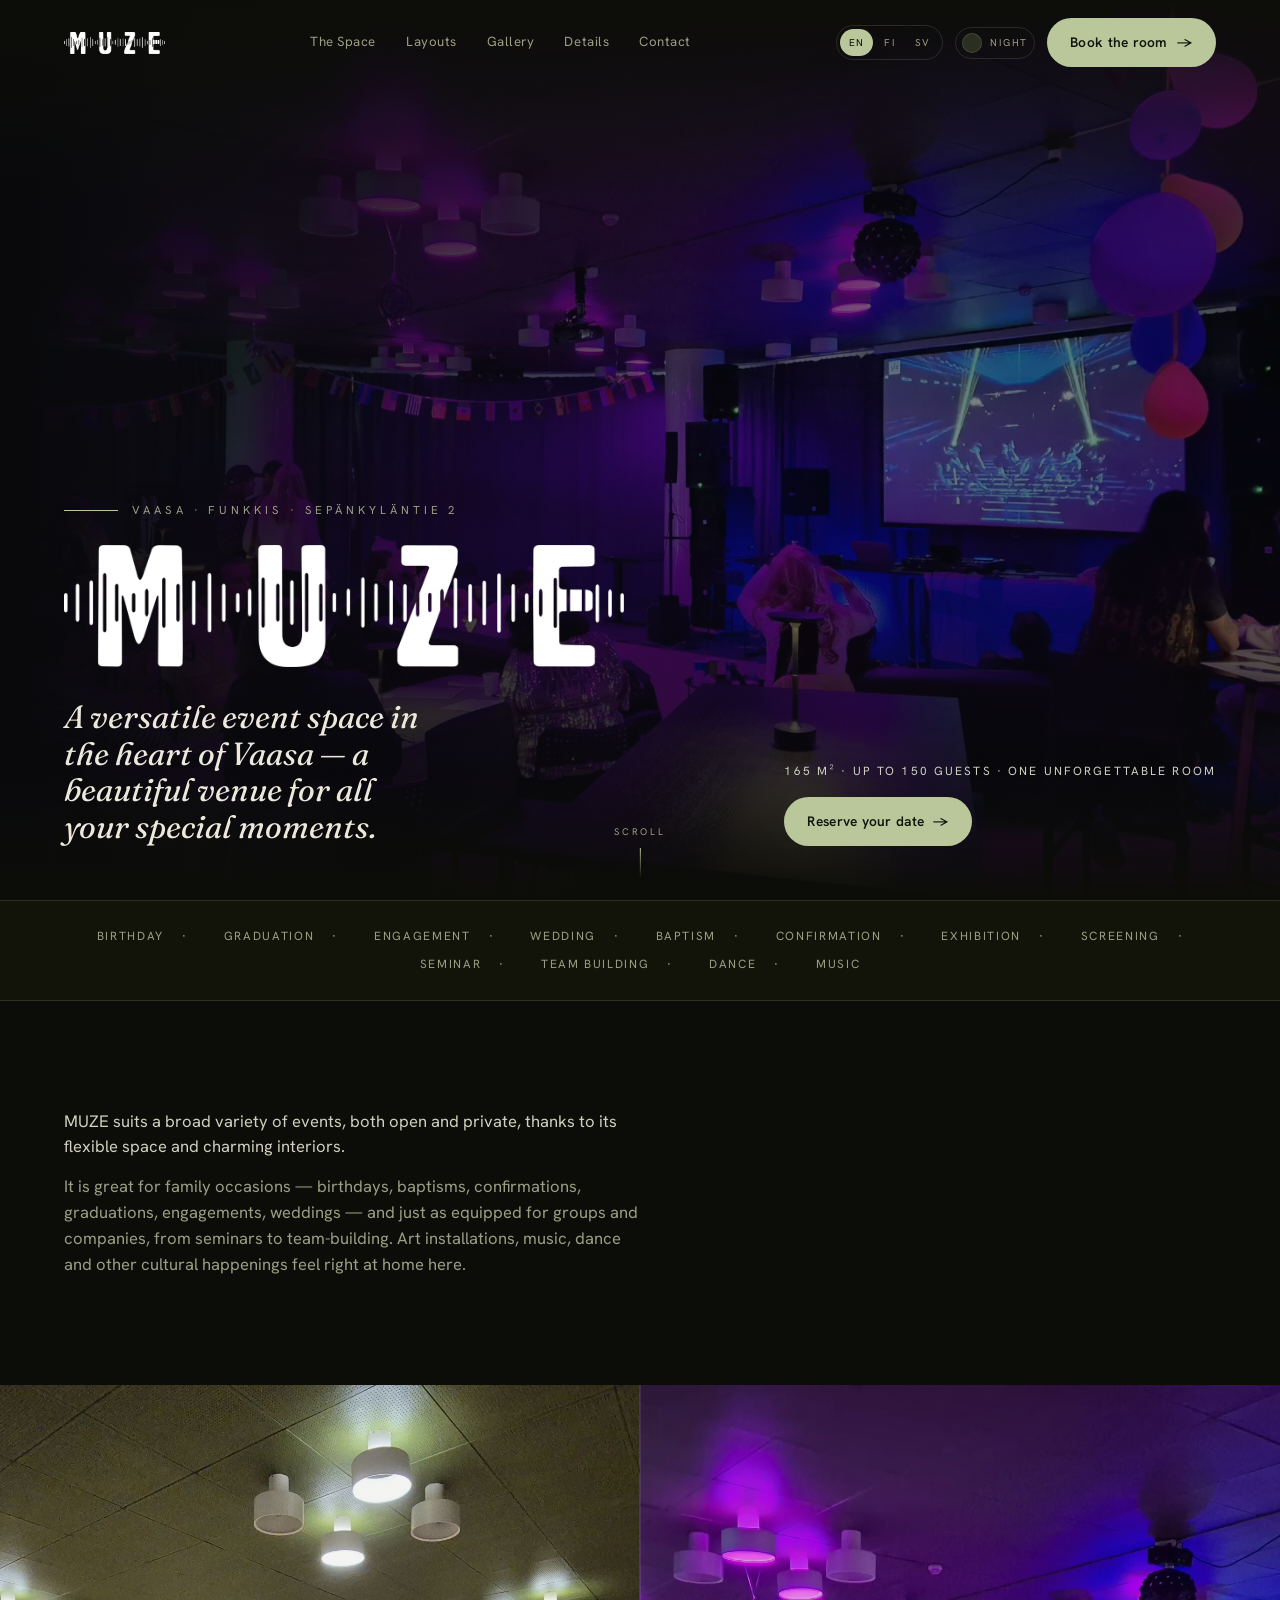
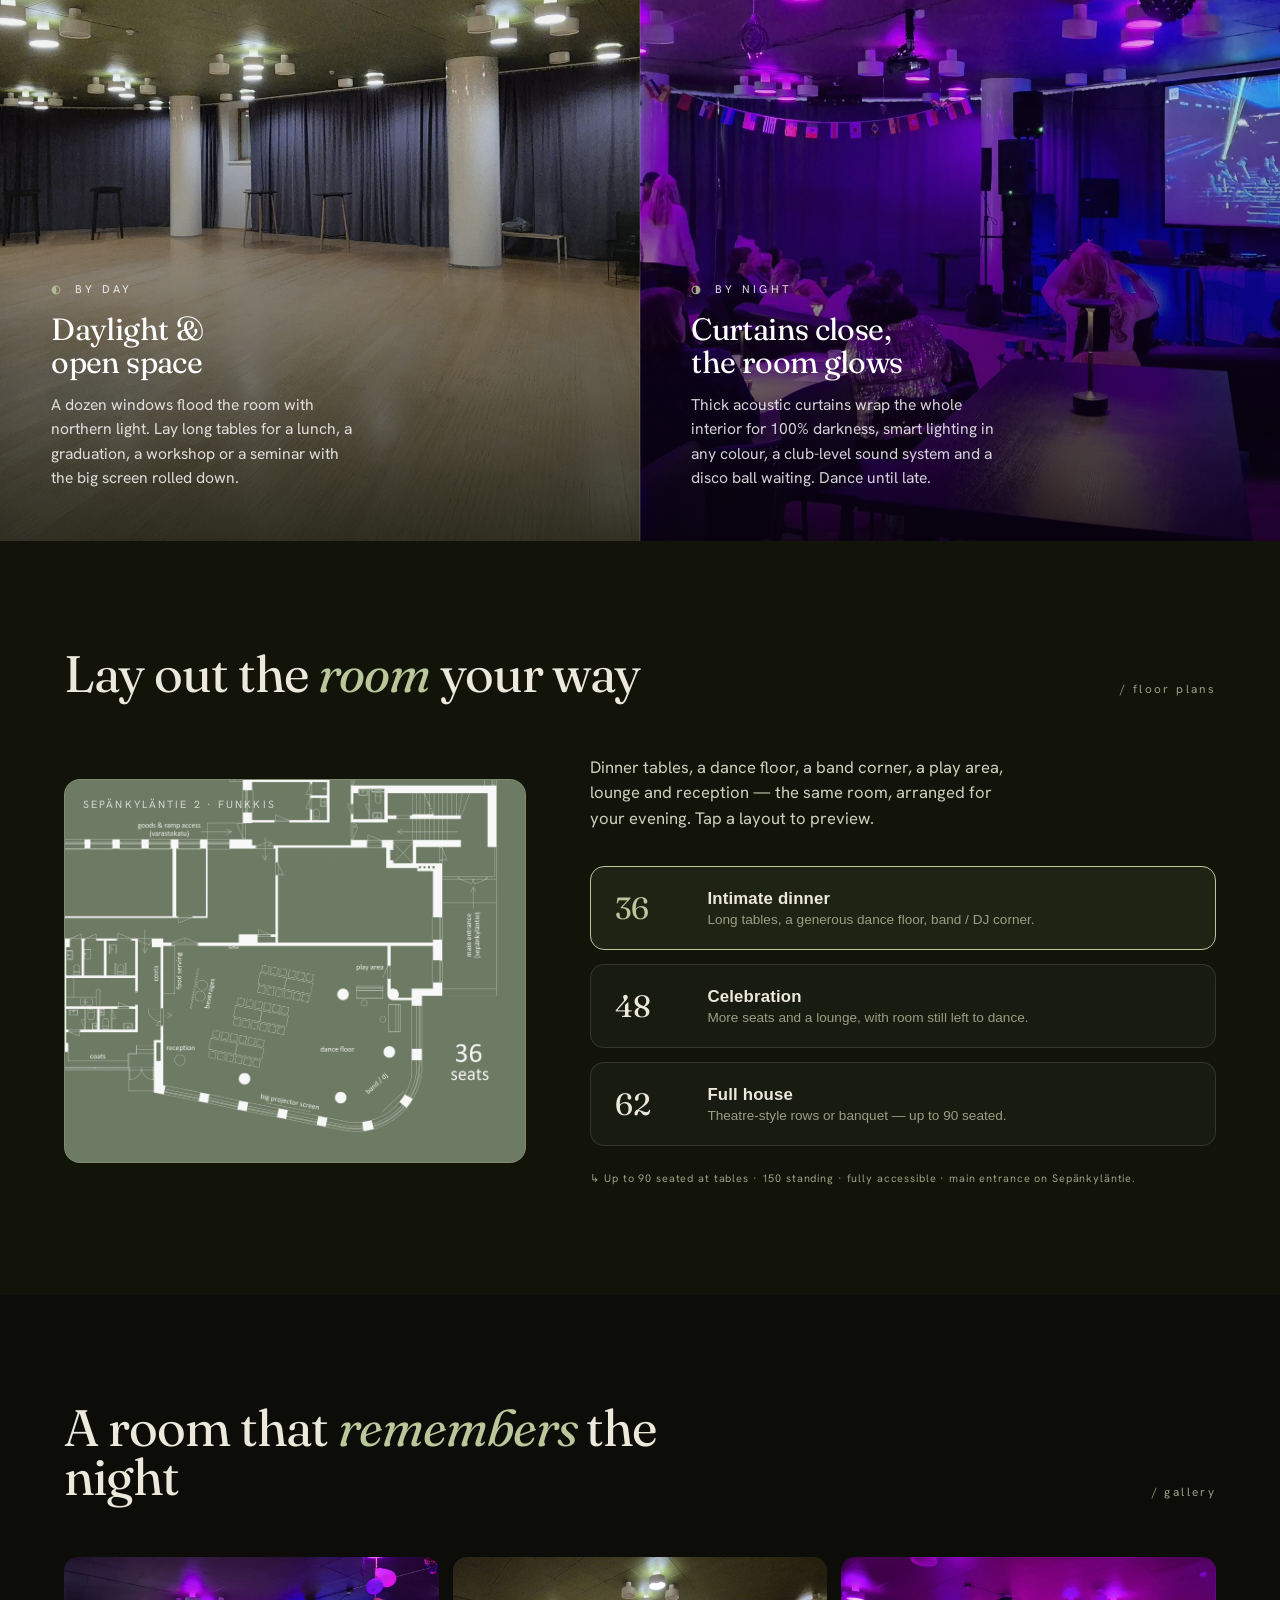
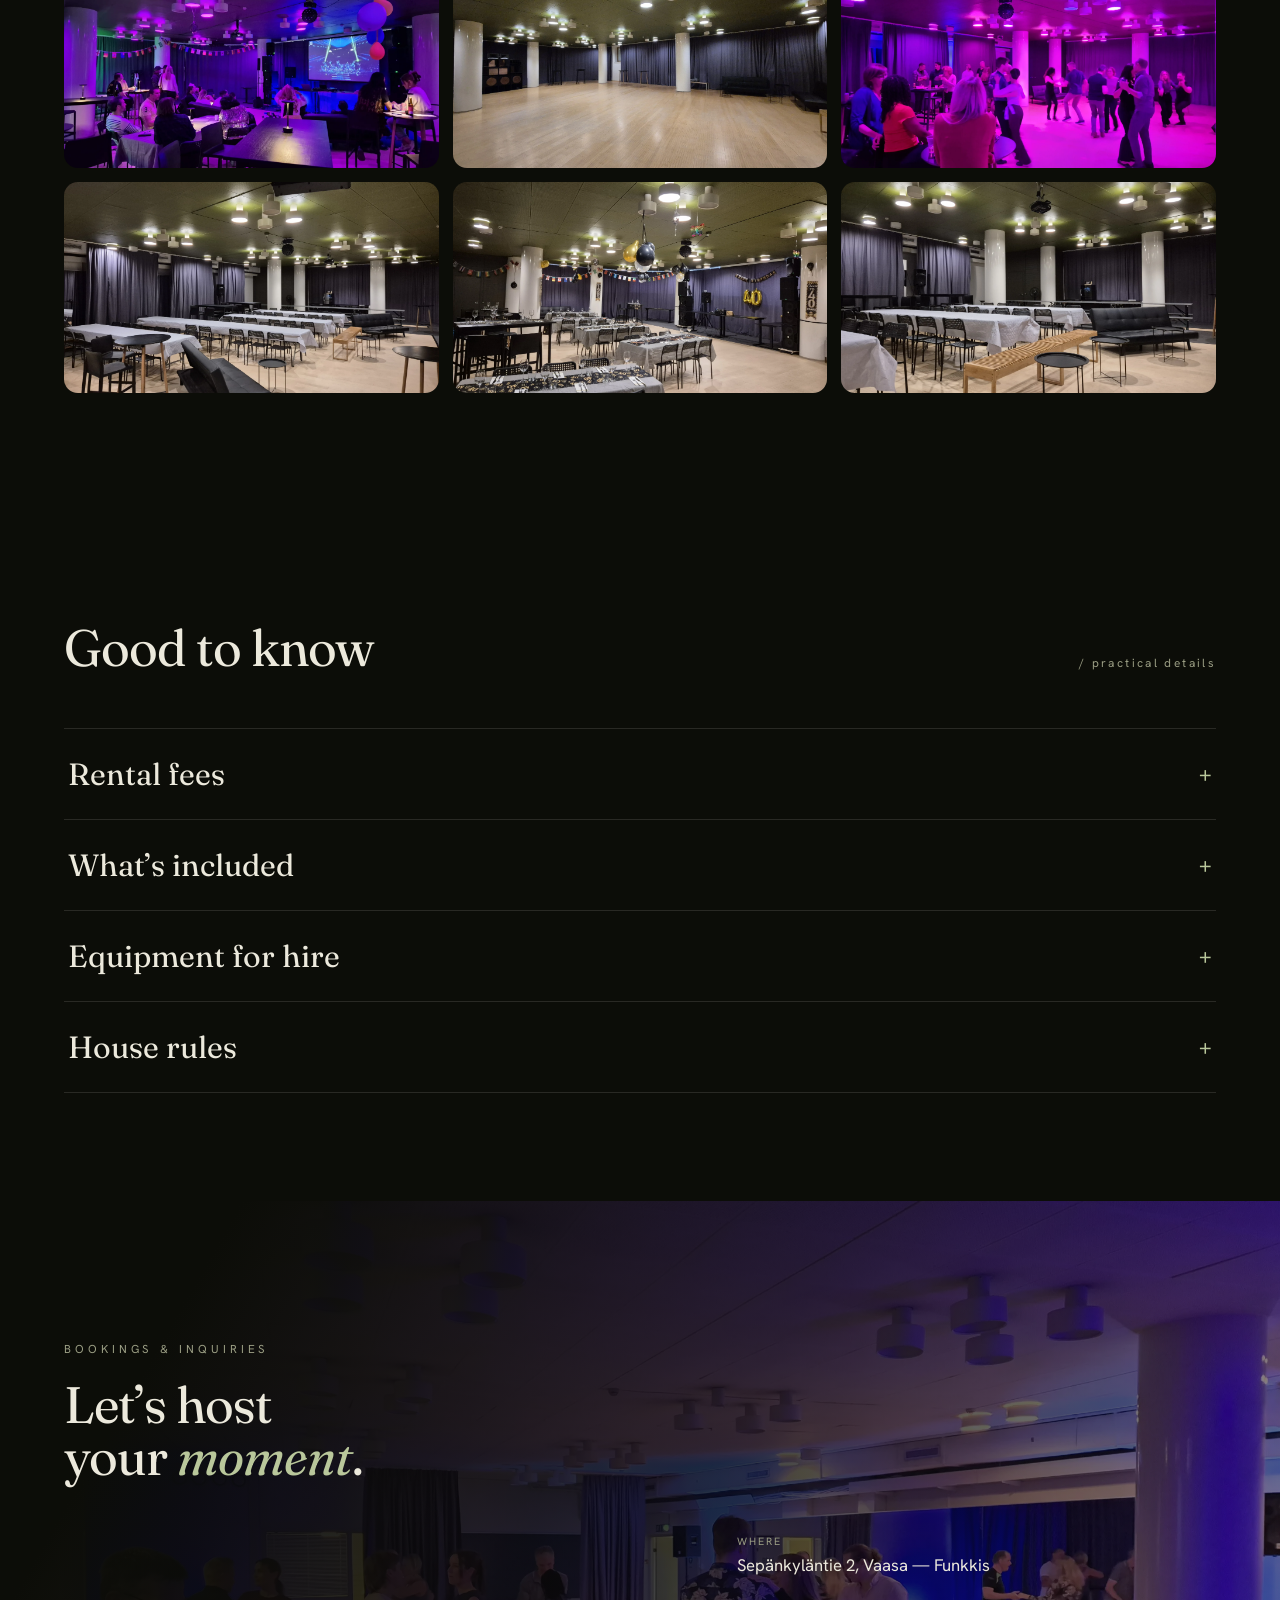
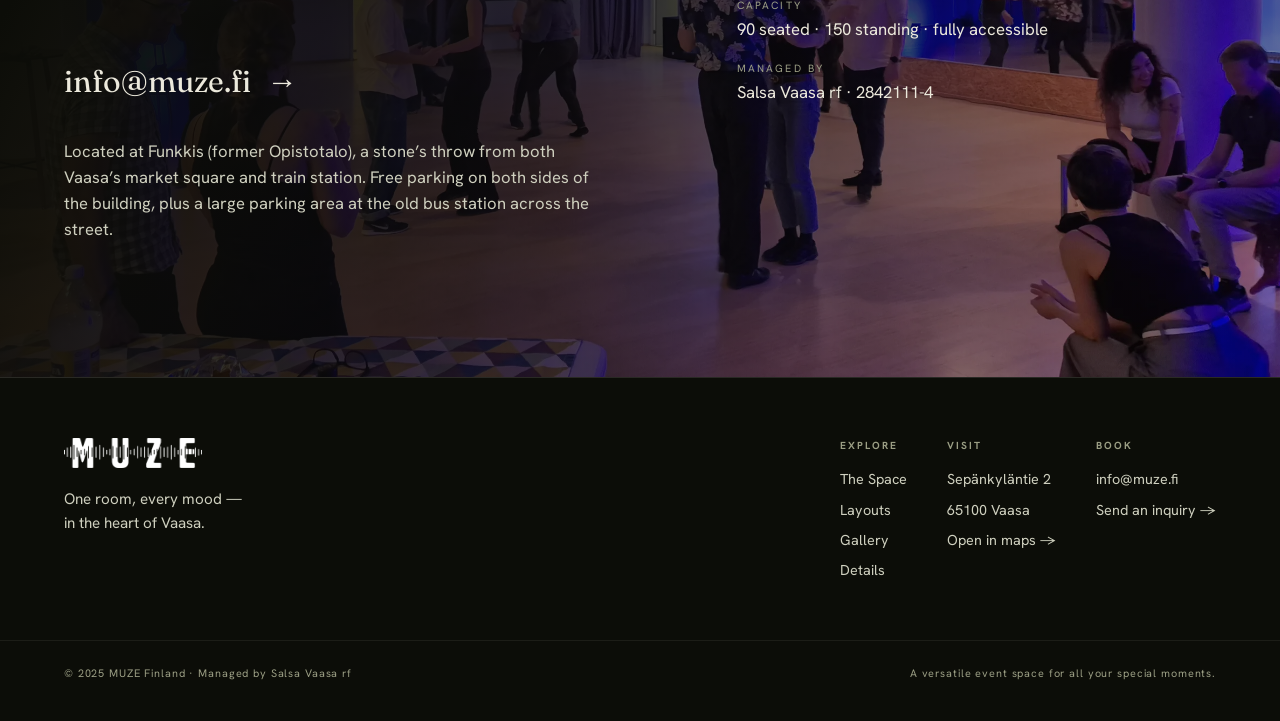
==== commit 124783e8: "Lean pass per Bassel's feedback: declutter mobile, trim my extras Bassel (23 Jun): 'still very busy " ====
--- a/index.html
+++ b/index.html
@@ -77,17 +77,10 @@
 </div>
 
 <section class="section" id="space">
-  <div class="wrap intro">
-    <div>
-      <p class="big reveal">A versatile space with charming interiors — <span class="sg">open</span> or private, intimate or full house. Birthdays, weddings, seminars, exhibitions: <b>you name it</b>, MUZE hosts it.</p>
-      <p class="lead reveal d1" style="margin-top:26px">MUZE suits a broad variety of events, both open and private, thanks to its flexible space and charming interiors.</p>
-      <p class="lead reveal d2" style="margin-top:16px">It is great for family occasions — birthdays, baptisms, confirmations, graduations, engagements, weddings — and just as equipped for groups and companies, from seminars to team-building. Art installations, music, dance and other cultural happenings feel right at home here.</p>
-    </div>
-    <div class="stats reveal d1">
-      <div class="stat"><div class="n" data-count="165">0<small>m²</small></div><div class="l">Open floor</div></div>
-      <div class="stat"><div class="n" data-count="90">0<small>seated</small></div><div class="l">At dinner tables</div></div>
-      <div class="stat"><div class="n" data-count="150">0<small>standing</small></div><div class="l">For a party</div></div>
-      <div class="stat"><div class="n" data-count="135">0<small>inch</small></div><div class="l">3 m projection screen</div></div>
+  <div class="wrap">
+    <div class="intro-text">
+      <p class="lead reveal">MUZE suits a broad variety of events, both open and private, thanks to its flexible space and charming interiors.</p>
+      <p class="lead reveal d1" style="margin-top:14px">It is great for family occasions — birthdays, baptisms, confirmations, graduations, engagements, weddings — and just as equipped for groups and companies, from seminars to team-building. Art installations, music, dance and other cultural happenings feel right at home here.</p>
     </div>
   </div>
 </section>
@@ -135,18 +128,12 @@
   <div class="wrap">
     <div class="shead"><h2 class="display reveal">A room that <em>remembers</em> the night</h2><span class="snum reveal d1">/ gallery</span></div>
     <div class="gal reveal">
-      <figure><img src="./assets/20250517_221241-scaled.webp" alt="Dance night · full glow" loading="lazy"><figcaption>Dance night · full glow</figcaption></figure>
-      <figure><img src="./assets/4-scaled.webp" alt="Seminar · by day" loading="lazy"><figcaption>Seminar · by day</figcaption></figure>
-      <figure><img src="./assets/20241213_213850-scaled.webp" alt="Live music · intimate set" loading="lazy"><figcaption>Live music · intimate set</figcaption></figure>
-      <figure><img src="./assets/20250106_141251-scaled.webp" alt="165 m² · open floor" loading="lazy"><figcaption>165 m² · open floor</figcaption></figure>
-      <figure><img src="./assets/20250613_194356-scaled.webp" alt="Milestone birthday" loading="lazy"><figcaption>Milestone birthday</figcaption></figure>
-      <figure><img src="./assets/20250909_140627-scaled.webp" alt="Screening · 135″" loading="lazy"><figcaption>Screening · 135″</figcaption></figure>
-      <figure><img src="./assets/20241201_015113-scaled.webp" alt="After dark" loading="lazy"><figcaption>After dark</figcaption></figure>
-      <figure><img src="./assets/6-scaled.webp" alt="Dinner & lounge" loading="lazy"><figcaption>Dinner & lounge</figcaption></figure>
-      <figure><img src="./assets/20250905_082821-scaled.webp" alt="Daytime gathering" loading="lazy"><figcaption>Daytime gathering</figcaption></figure>
-      <figure><img src="./assets/20240927_183017-scaled.webp" alt="Dressed for a party" loading="lazy"><figcaption>Dressed for a party</figcaption></figure>
-      <figure><img src="./assets/20250412_191204-scaled.webp" alt="Evening event" loading="lazy"><figcaption>Evening event</figcaption></figure>
-      <figure><img src="./assets/10-scaled.webp" alt="Good company" loading="lazy"><figcaption>Good company</figcaption></figure>
+      <figure><img src="./assets/20250517_221241-scaled.webp" alt="MUZE — Dance night · full glow" loading="lazy"></figure>
+      <figure><img src="./assets/4-scaled.webp" alt="MUZE — Seminar · by day" loading="lazy"></figure>
+      <figure><img src="./assets/20250106_141251-scaled.webp" alt="MUZE — 165 m² · open floor" loading="lazy"></figure>
+      <figure><img src="./assets/20250613_194356-scaled.webp" alt="MUZE — Milestone birthday" loading="lazy"></figure>
+      <figure><img src="./assets/20241213_213850-scaled.webp" alt="MUZE — Live music · intimate set" loading="lazy"></figure>
+      <figure><img src="./assets/6-scaled.webp" alt="MUZE — Dinner & lounge" loading="lazy"></figure>
     </div>
   </div>
 </section>
@@ -156,7 +143,7 @@
     <div class="shead"><h2 class="display reveal">Good to know</h2><span class="snum reveal d1">/ practical details</span></div>
     <div class="acc reveal" id="acc">
 
-      <div class="acc-item open">
+      <div class="acc-item">
         <button class="acc-head">Rental fees <span class="plus">+</span></button>
         <div class="acc-body"><div class="acc-inner">
           <p class="lay-note" style="margin:0 0 26px">Prices are indicative — ask for a customised quote for your event. &nbsp;·&nbsp; Includes the use of a projector, big screen and basic sound system.</p>
--- a/site.css
+++ b/site.css
@@ -167,7 +167,10 @@
 .reveal.in{opacity:1}
 .reveal.d1{transition-delay:.05s}.reveal.d2{transition-delay:.1s}.reveal.d3{transition-delay:.15s}.reveal.d4{transition-delay:.2s}
 
-/* ============ INTRO + STATS ============ */
+/* ============ INTRO ============ */
+.intro-text{max-width:64ch}
+.intro-text .lead{max-width:none}
+.intro-text .lead+.lead{color:var(--muted)}
 .intro{display:grid;grid-template-columns:1.1fr .9fr;gap:clamp(40px,7vw,110px);align-items:center}
 .intro .big{font-family:'Fraunces',serif;font-weight:400;font-size:var(--fs-statement);line-height:1.28;letter-spacing:-.01em}
 .intro .big b{font-weight:600;color:var(--accent);font-style:normal}
@@ -313,6 +316,8 @@
   .nav-links{display:none}
   .nav-tools .lang{display:none}
   .menu-btn{display:flex}
+  .duo{min-height:auto}
+  .duo .panel{min-height:62vh}
   .intro{grid-template-columns:1fr}
   .feat-grid{grid-template-columns:repeat(2,1fr)}
   .lay-wrap{grid-template-columns:1fr}
@@ -326,11 +331,18 @@
   .rule-grid{grid-template-columns:1fr}
 }
 @media(max-width:600px){
+  .section{padding:clamp(52px,8vh,84px) 0}
+  .hero{min-height:90svh;padding-top:110px}
+  .hero-logo img{width:min(420px,86vw)}
+  .shead{margin-bottom:30px}
   .feat-grid{grid-template-columns:1fr}
-  .stats{grid-template-columns:1fr 1fr}
-  .gal{columns:1}
-  .hero-bottom{flex-direction:column;align-items:flex-start}
+  .gal{columns:1;column-gap:0}
+  .duo .panel{min-height:54vh;padding:26px 22px}
+  .acc-head{padding:22px 2px}
+  .acc-inner{padding:2px 2px 30px}
+  .hero-bottom{flex-direction:column;align-items:flex-start;gap:22px}
   .nav .btn-primary{display:none}
+  .lay-wrap{gap:28px}
 }
 @media(prefers-reduced-motion:reduce){
   *{animation-duration:.001s!important;transition-duration:.2s!important}
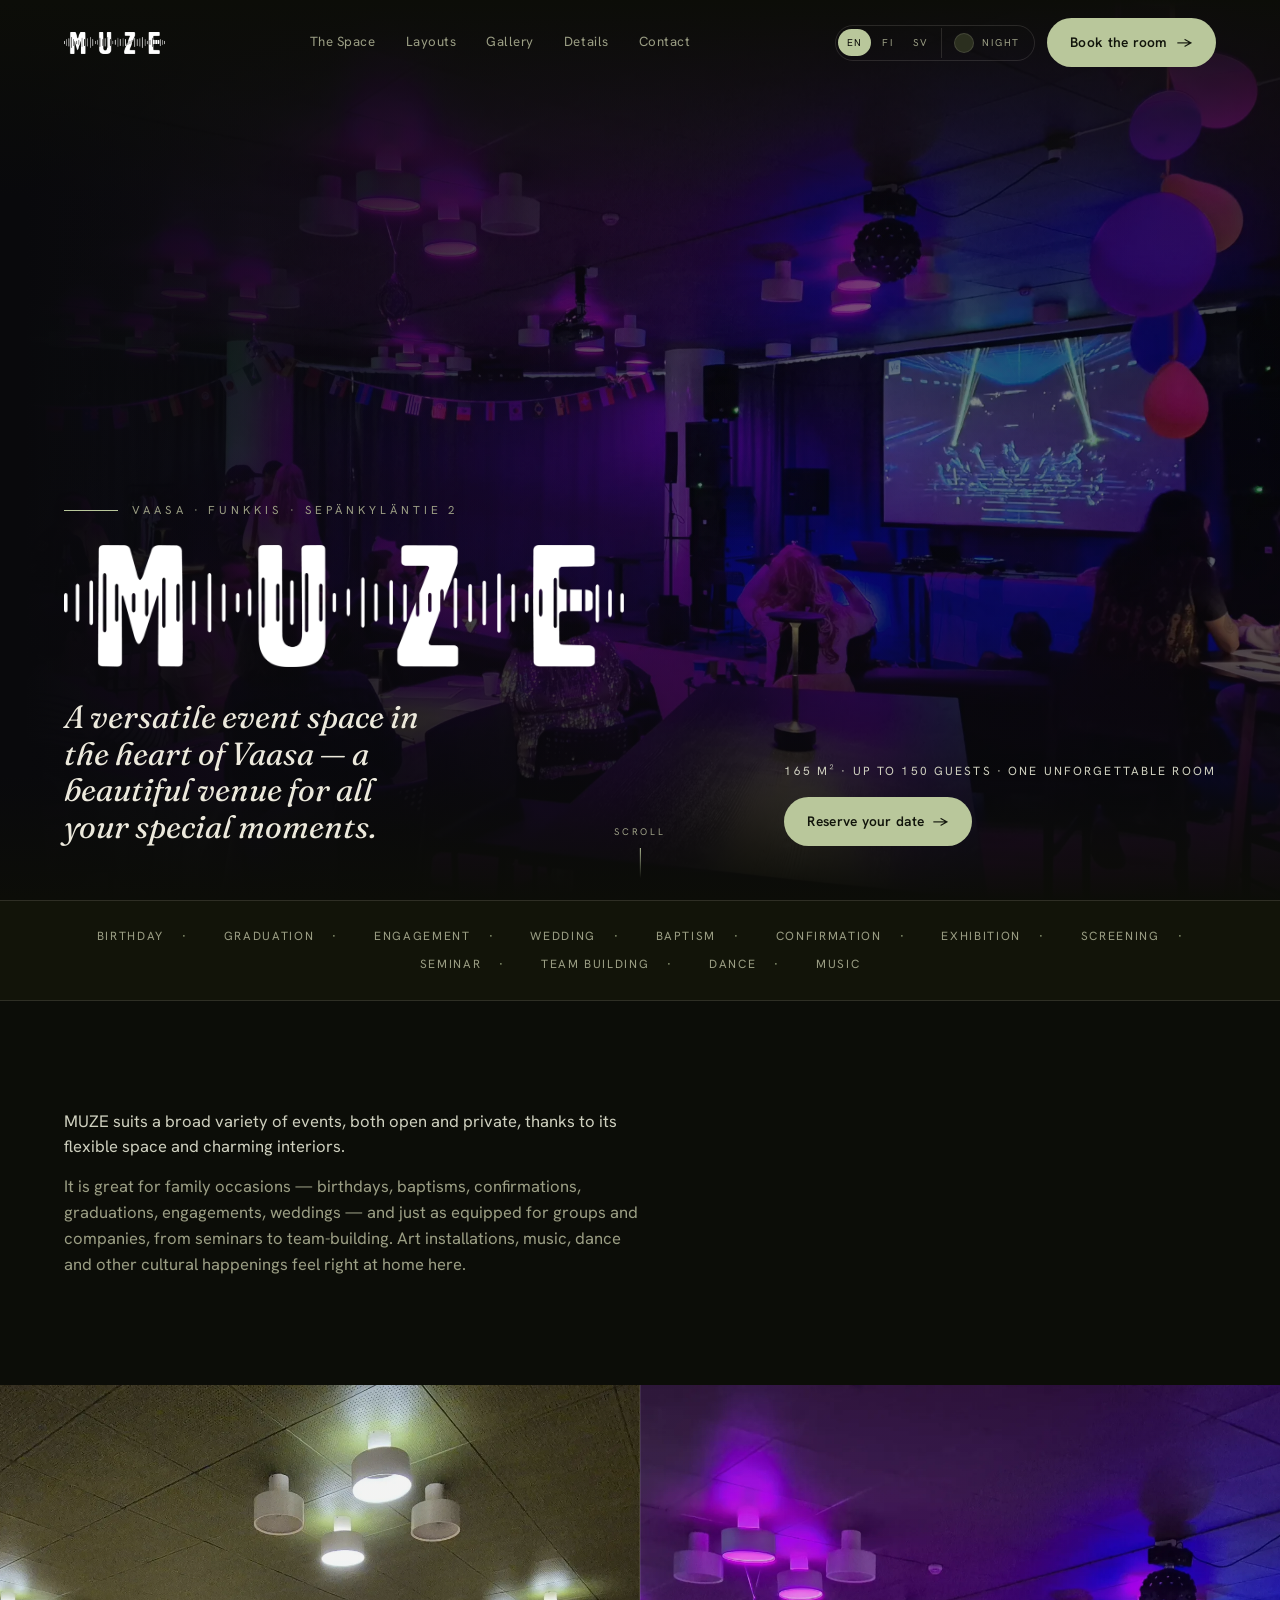
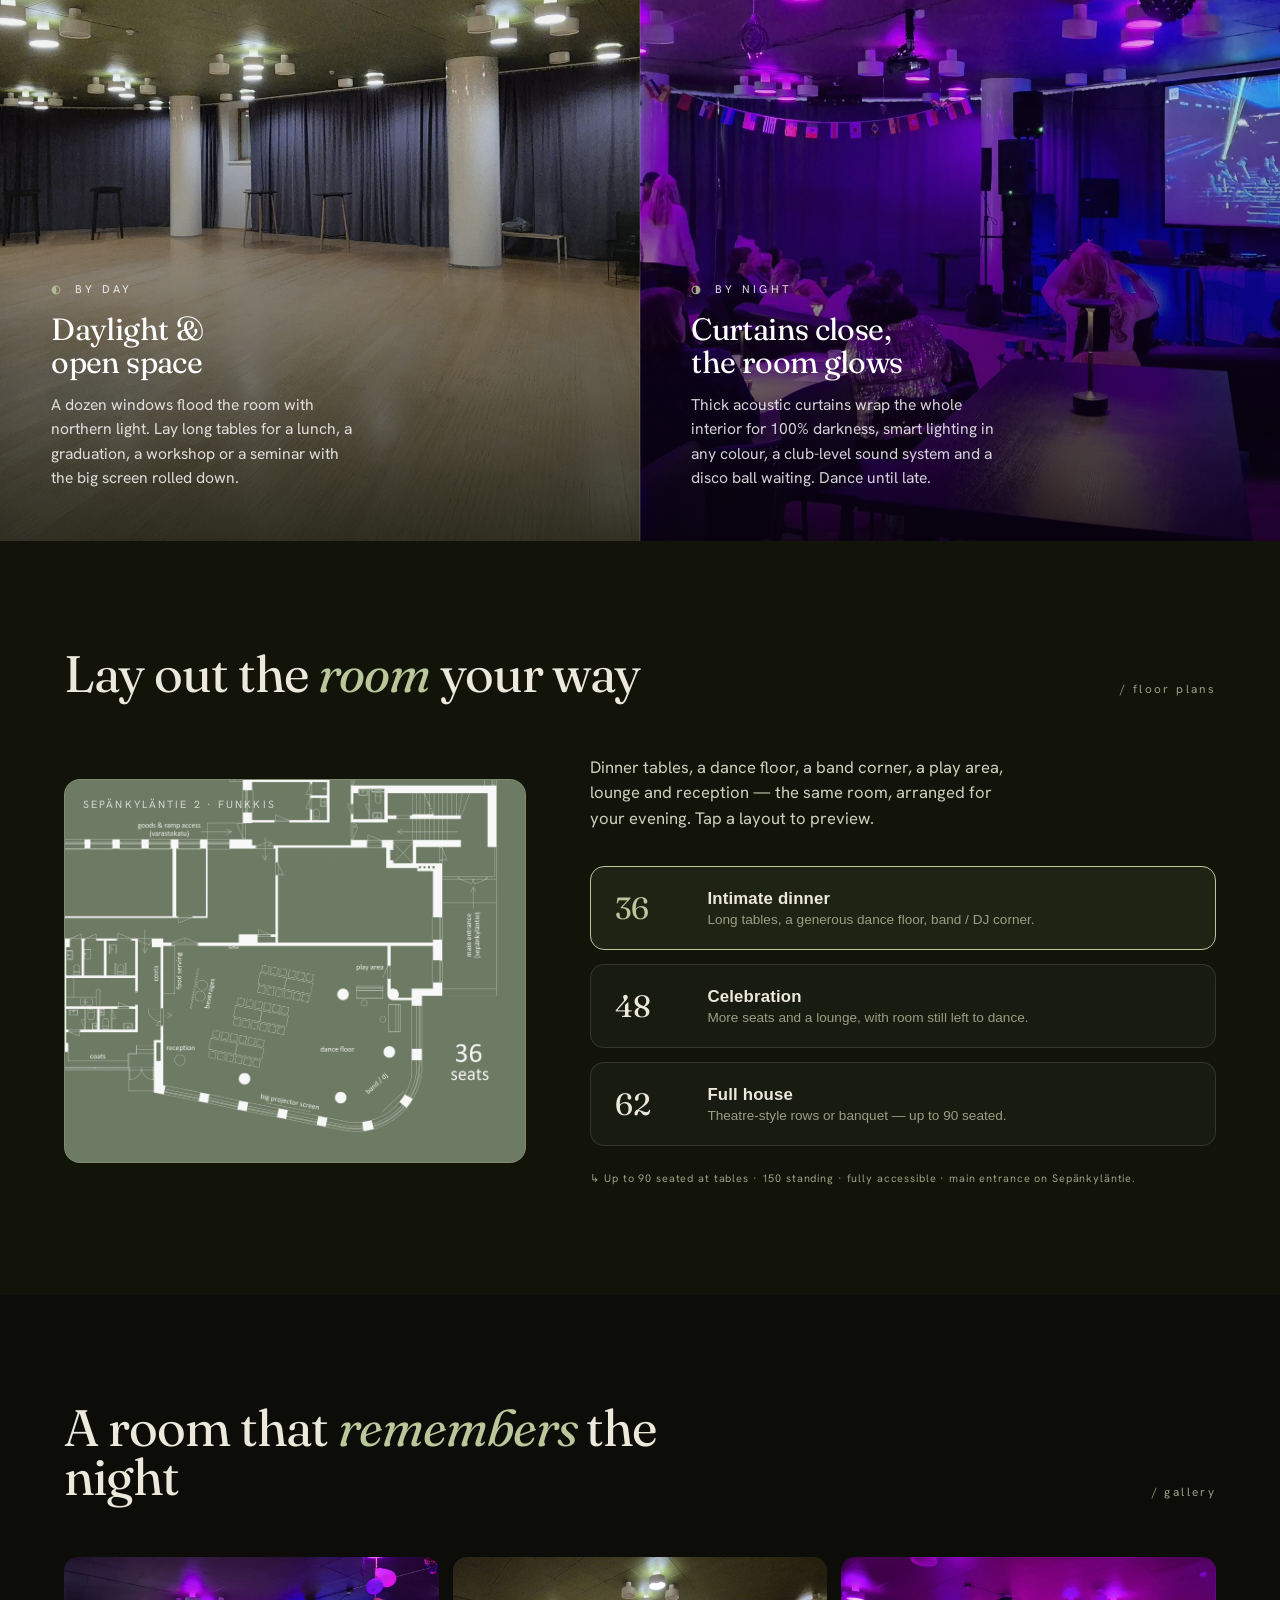
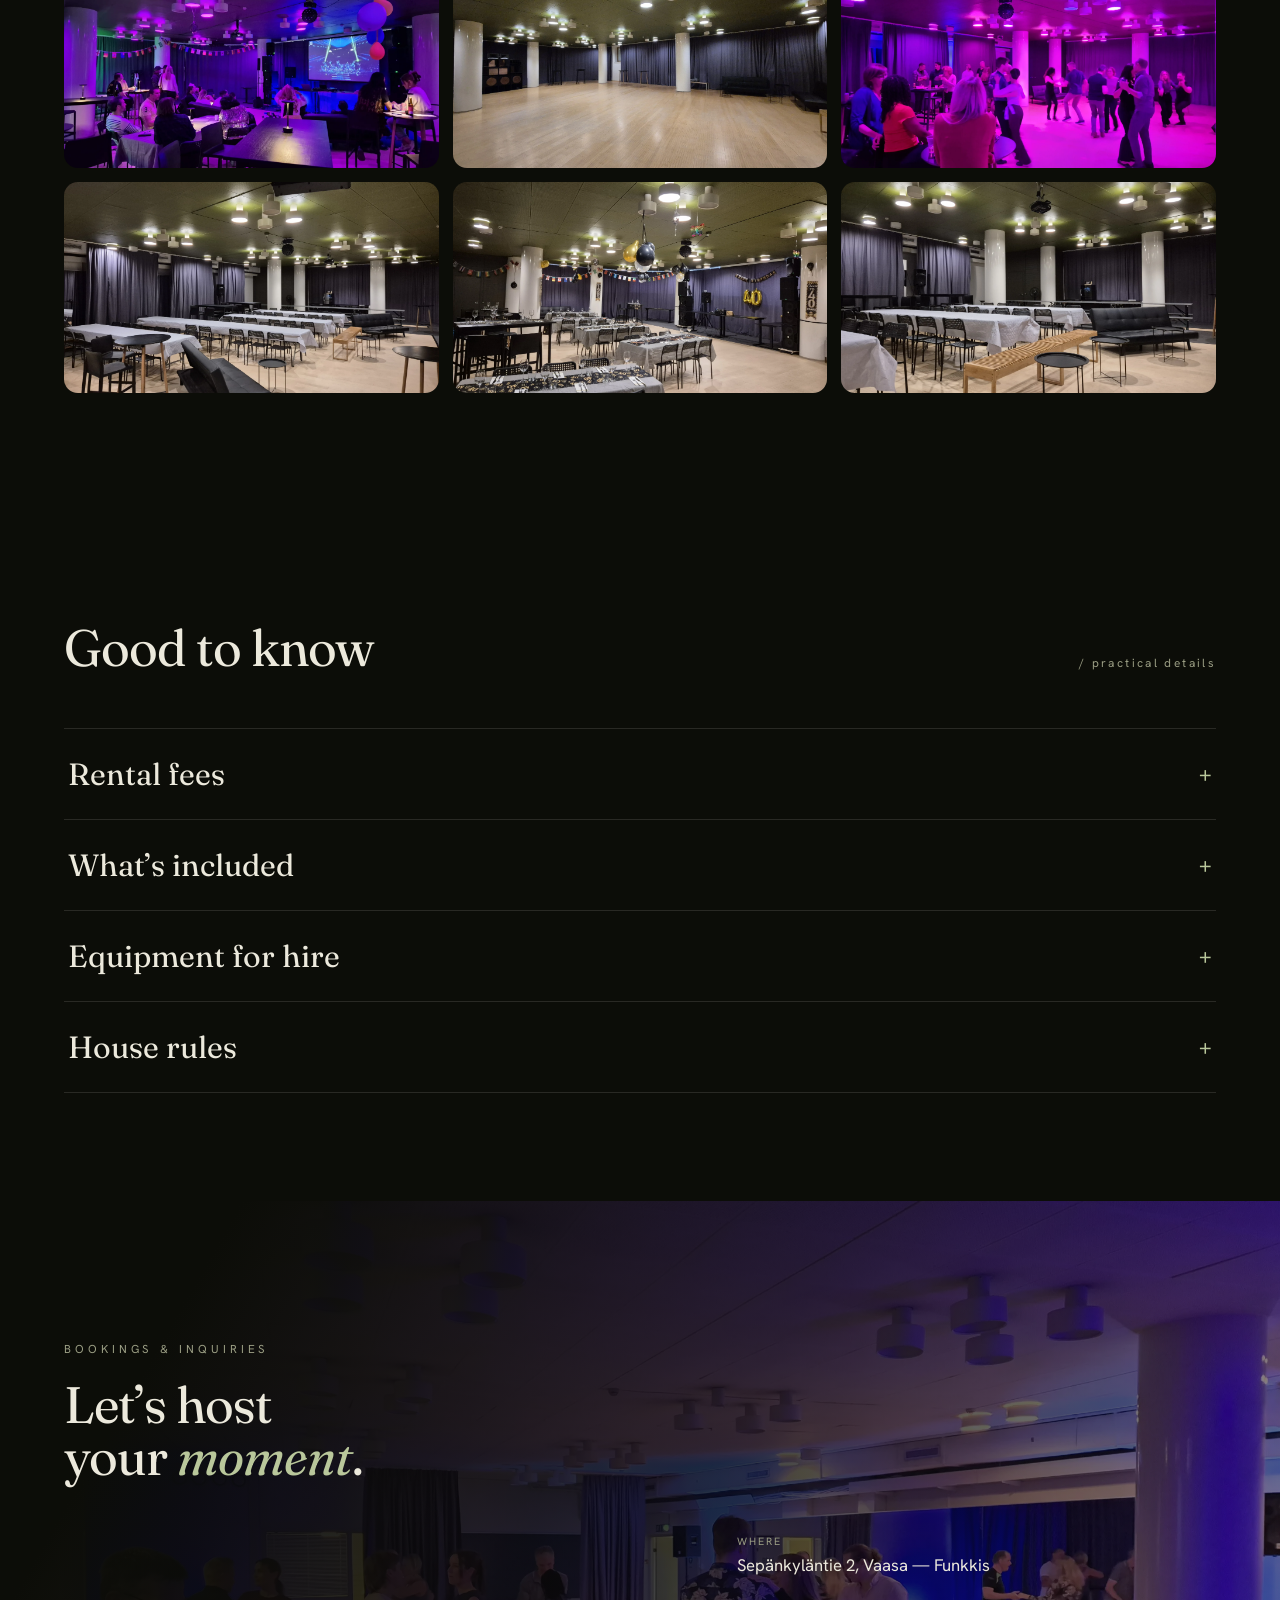
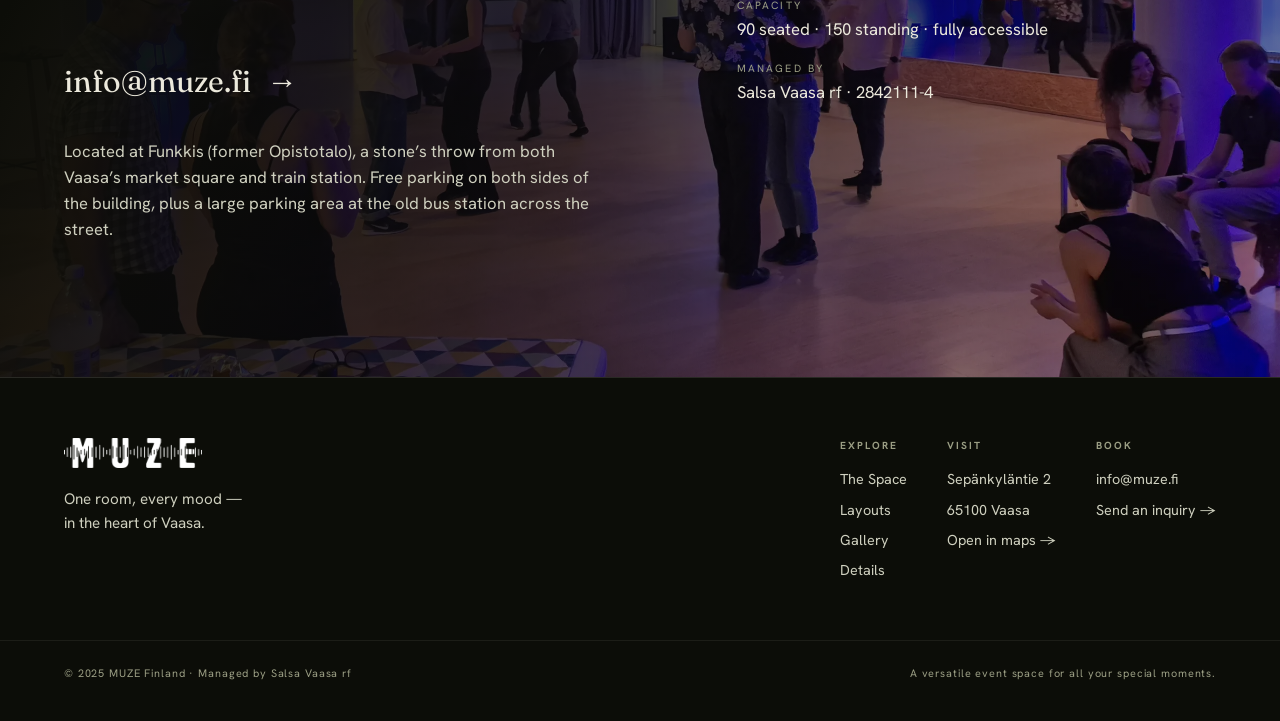
==== commit 16ca02f4: "Merge language switcher + day/night into one connected control EN/FI/SV and the day/night toggle now" ====
--- a/index.html
+++ b/index.html
@@ -36,11 +36,13 @@
       <a href="#contact">Contact</a>
     </div>
     <div class="nav-tools">
-      <div class="lang" role="group" aria-label="Language"><a href="./index.html" class="lang-opt active" hreflang="en">EN</a><a href="./fi.html" class="lang-opt" hreflang="fi">FI</a><a href="./sv.html" class="lang-opt" hreflang="sv">SV</a></div>
-      <button class="toggle" id="modeToggle" aria-label="Day / night">
-        <span class="dot"></span>
-        <span class="lbl-night">Night</span><span class="lbl-day">Day</span>
-      </button>
+      <div class="ctrl-group">
+        <div class="lang" role="group" aria-label="Language"><a href="./index.html" class="lang-opt active" hreflang="en">EN</a><a href="./fi.html" class="lang-opt" hreflang="fi">FI</a><a href="./sv.html" class="lang-opt" hreflang="sv">SV</a></div>
+        <button class="toggle" id="modeToggle" aria-label="Day / night">
+          <span class="dot"></span>
+          <span class="lbl-night">Night</span><span class="lbl-day">Day</span>
+        </button>
+      </div>
       <a href="mailto:info@muze.fi" class="btn btn-primary">Book the room <span class="arrow">→</span></a>
       <button class="menu-btn" id="menuBtn" aria-label="Menu"><span></span><span></span><span></span></button>
     </div>
--- a/site.css
+++ b/site.css
@@ -100,15 +100,16 @@
 .nav-links a:hover::after{width:100%}
 .nav-tools{display:flex;align-items:center;gap:12px}
 
-.lang{display:flex;align-items:center;gap:2px;border:1px solid var(--line);border-radius:100px;padding:3px}
+.ctrl-group{display:flex;align-items:center;border:1px solid var(--line);border-radius:100px;padding:2px}
+.lang{display:flex;align-items:center;gap:2px;border-radius:100px;padding:0}
 .lang-opt{font-family:'Hanken Grotesk',sans-serif;font-size:.62rem;letter-spacing:.12em;color:var(--muted);padding:6px 9px;border-radius:100px;transition:.3s}
 .lang-opt:hover{color:var(--text)}
 .lang-opt.active{background:var(--accent);color:#0C0D08}
 html[data-mode="day"] .lang-opt.active{color:#fff}
 .lang-m{margin-bottom:30px;width:max-content}
 
-.toggle{display:flex;align-items:center;gap:8px;border:1px solid var(--line);border-radius:100px;padding:5px 6px;cursor:pointer;background:transparent;color:var(--muted);font-family:'Hanken Grotesk',sans-serif;font-size:.62rem;letter-spacing:.18em;text-transform:uppercase;transition:.4s}
-.toggle:hover{border-color:var(--accent);color:var(--text)}
+.toggle{display:flex;align-items:center;gap:8px;border:0;border-left:1px solid var(--line);border-radius:0;margin-left:4px;padding:5px 12px 5px 12px;cursor:pointer;background:transparent;color:var(--muted);font-family:'Hanken Grotesk',sans-serif;font-size:.62rem;letter-spacing:.18em;text-transform:uppercase;transition:.4s}
+.toggle:hover{color:var(--text)}
 .toggle .dot{width:20px;height:20px;border-radius:50%;background:#2b2f1f;border:1px solid var(--line);transition:.3s}
 html[data-mode="day"] .toggle .dot{background:#f3efe0}
 .toggle .lbl-day{display:none}
@@ -314,7 +315,6 @@
 /* ============ RESPONSIVE ============ */
 @media(max-width:1000px){
   .nav-links{display:none}
-  .nav-tools .lang{display:none}
   .menu-btn{display:flex}
   .duo{min-height:auto}
   .duo .panel{min-height:62vh}
@@ -331,6 +331,12 @@
   .rule-grid{grid-template-columns:1fr}
 }
 @media(max-width:600px){
+  .nav-inner{padding:14px var(--pad);gap:10px}
+  .nav-tools{gap:8px}
+  .lang-opt{padding:6px 7px;font-size:.6rem}
+  .toggle{padding:5px}
+  .toggle .lbl-night,.toggle .lbl-day,html[data-mode="day"] .toggle .lbl-day{display:none}
+  .lang-m{display:none}
   .section{padding:clamp(52px,8vh,84px) 0}
   .hero{min-height:90svh;padding-top:110px}
   .hero-logo img{width:min(420px,86vw)}
